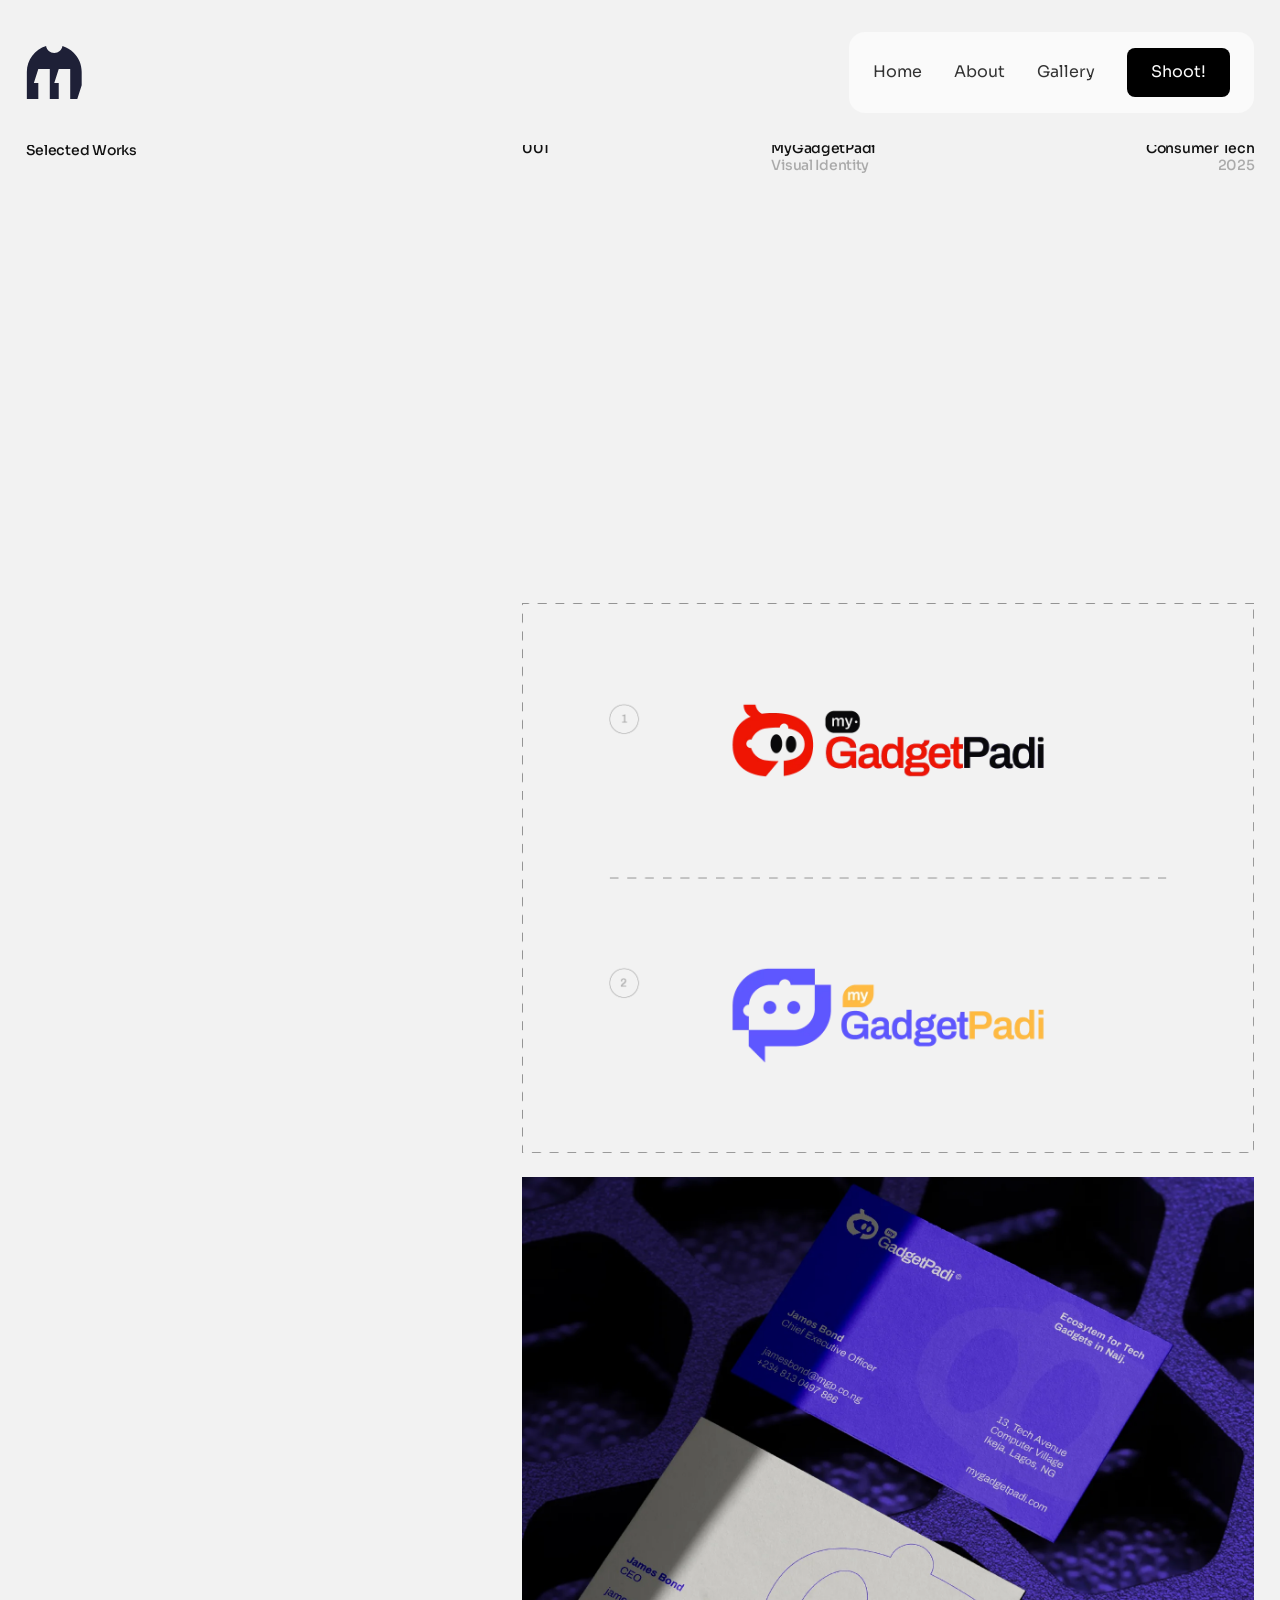
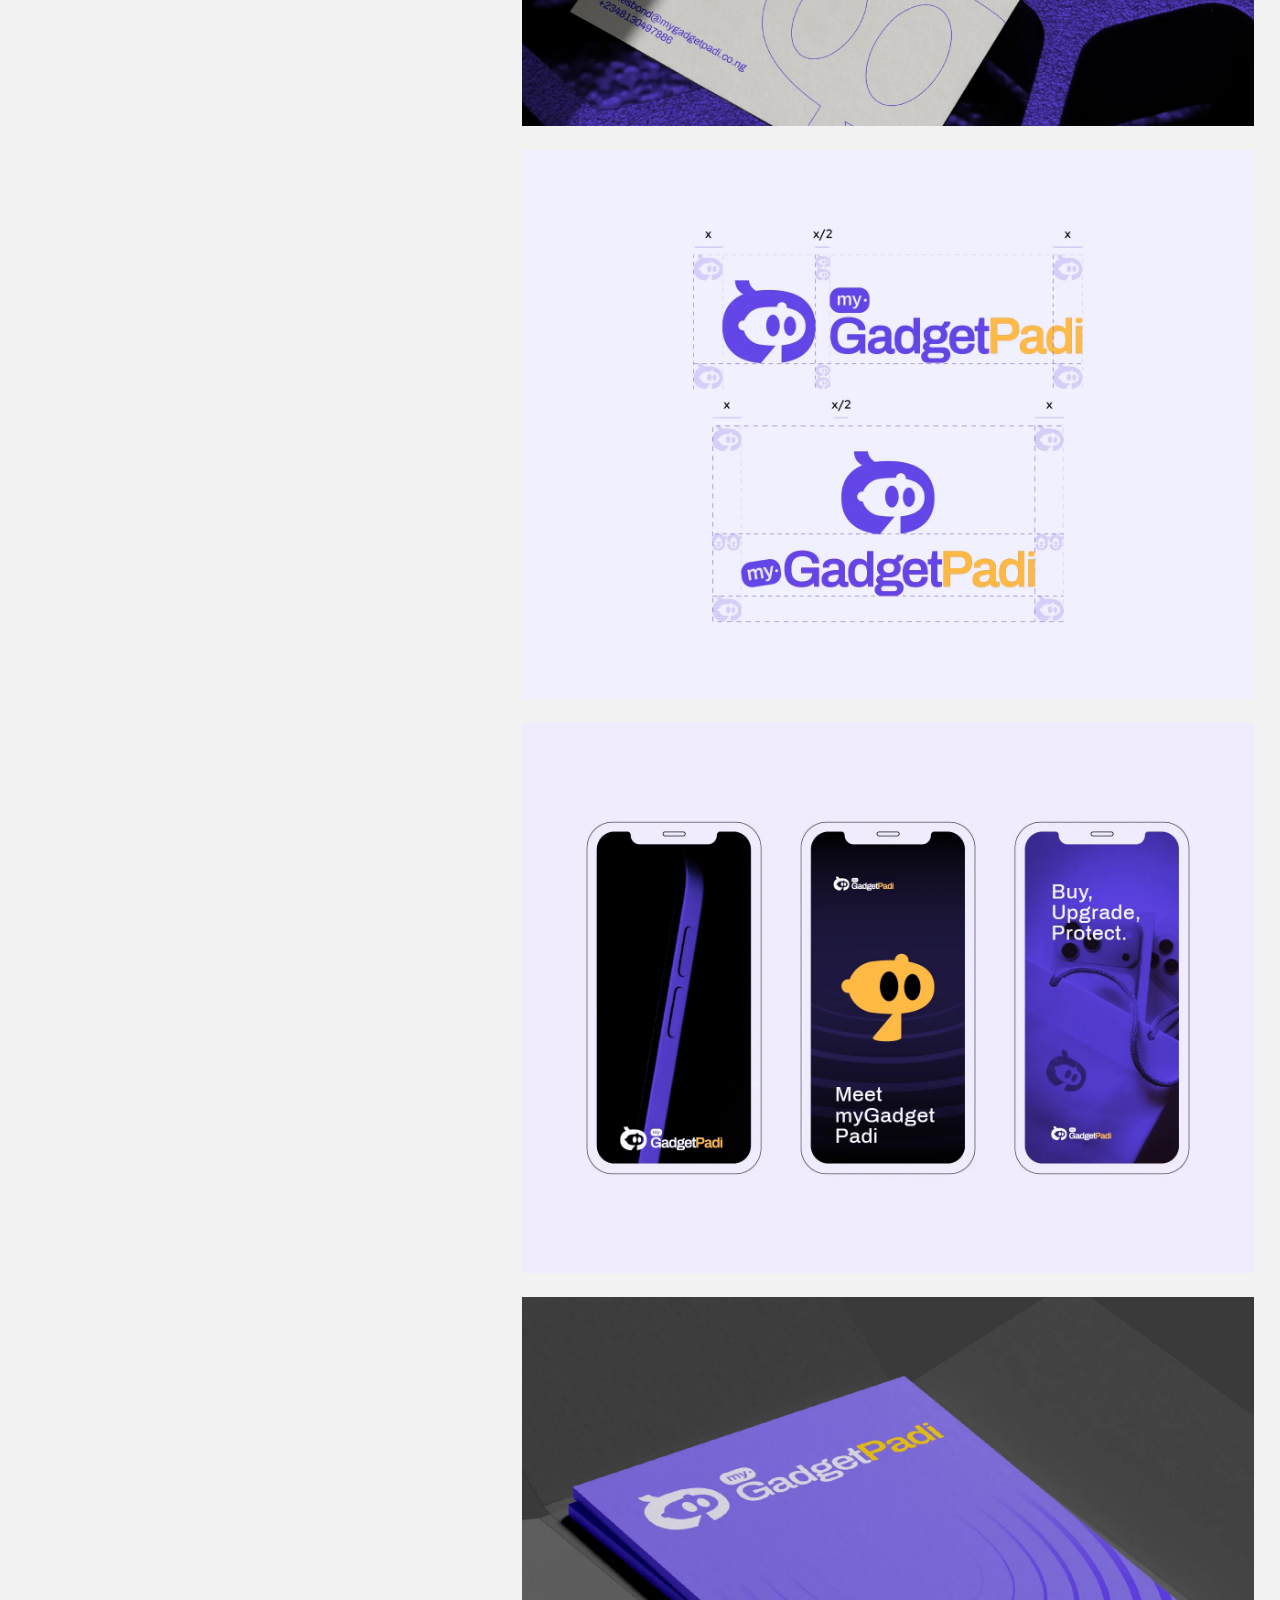
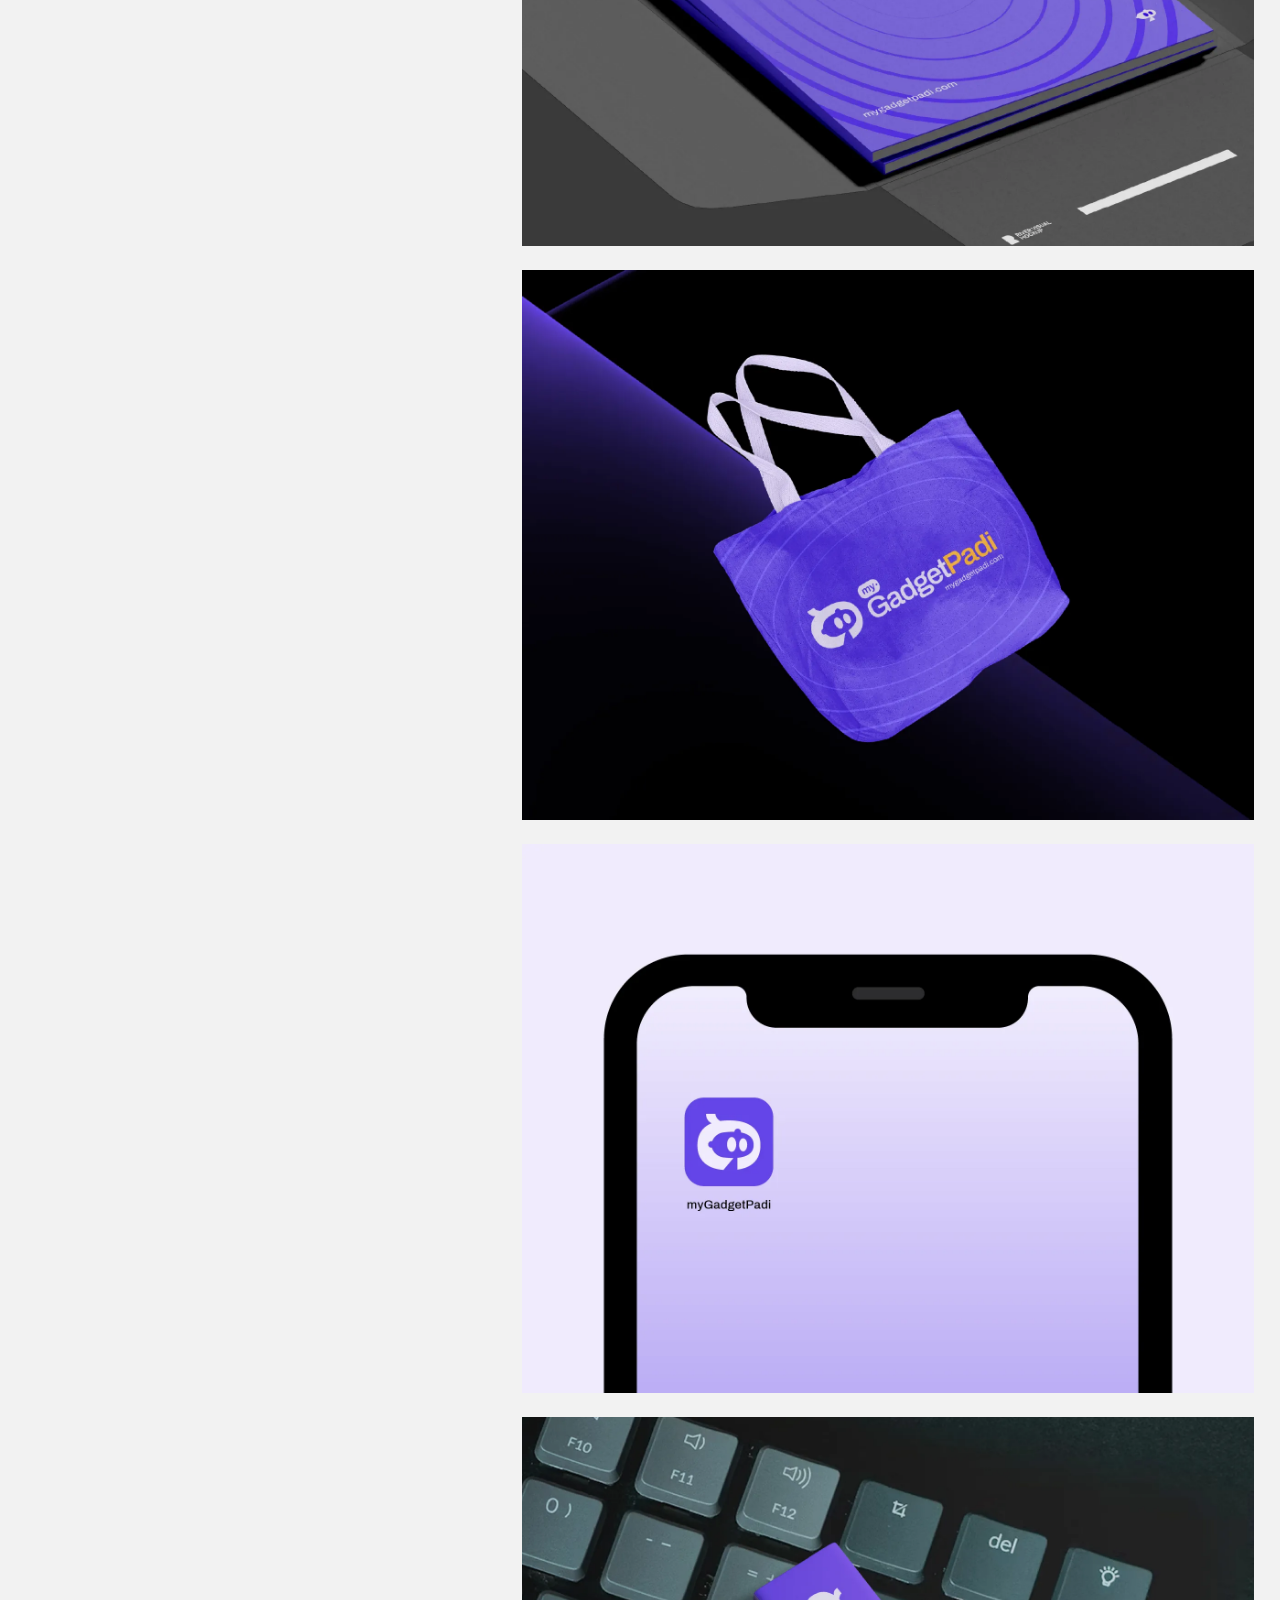
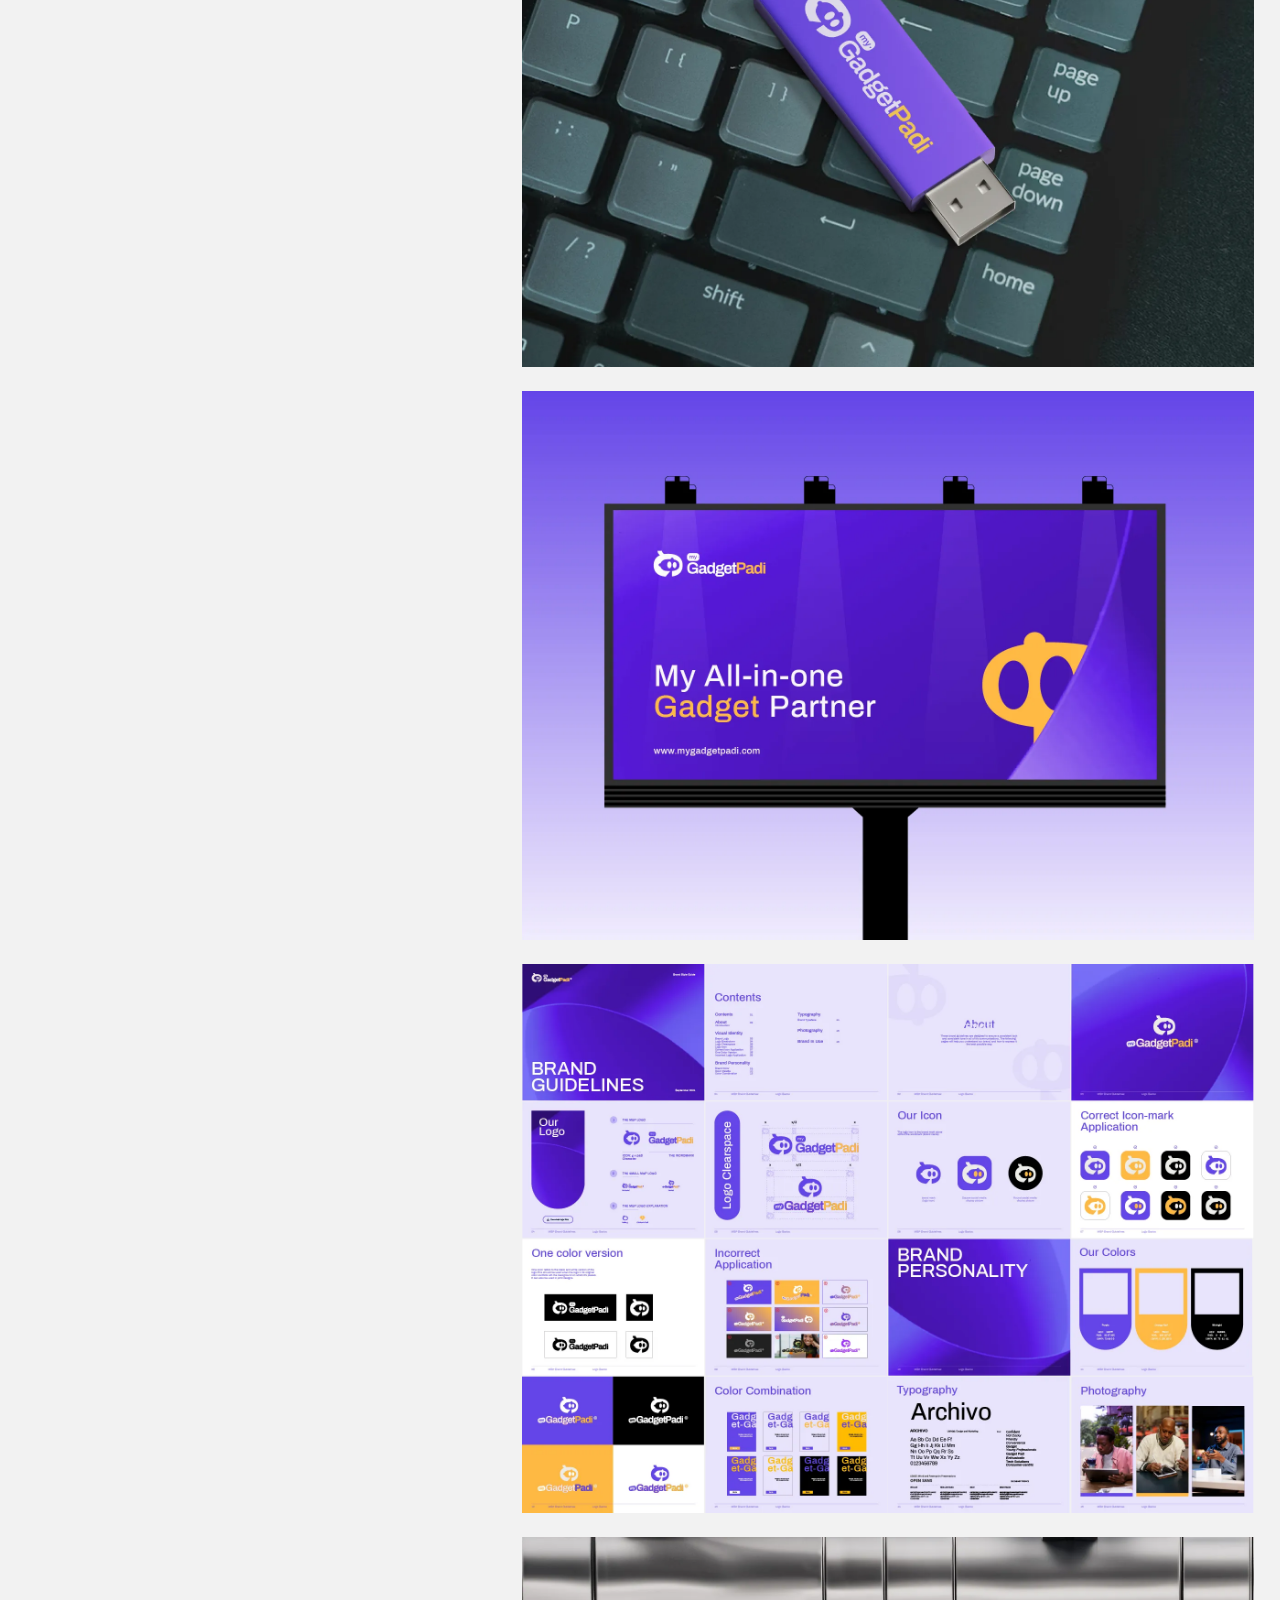
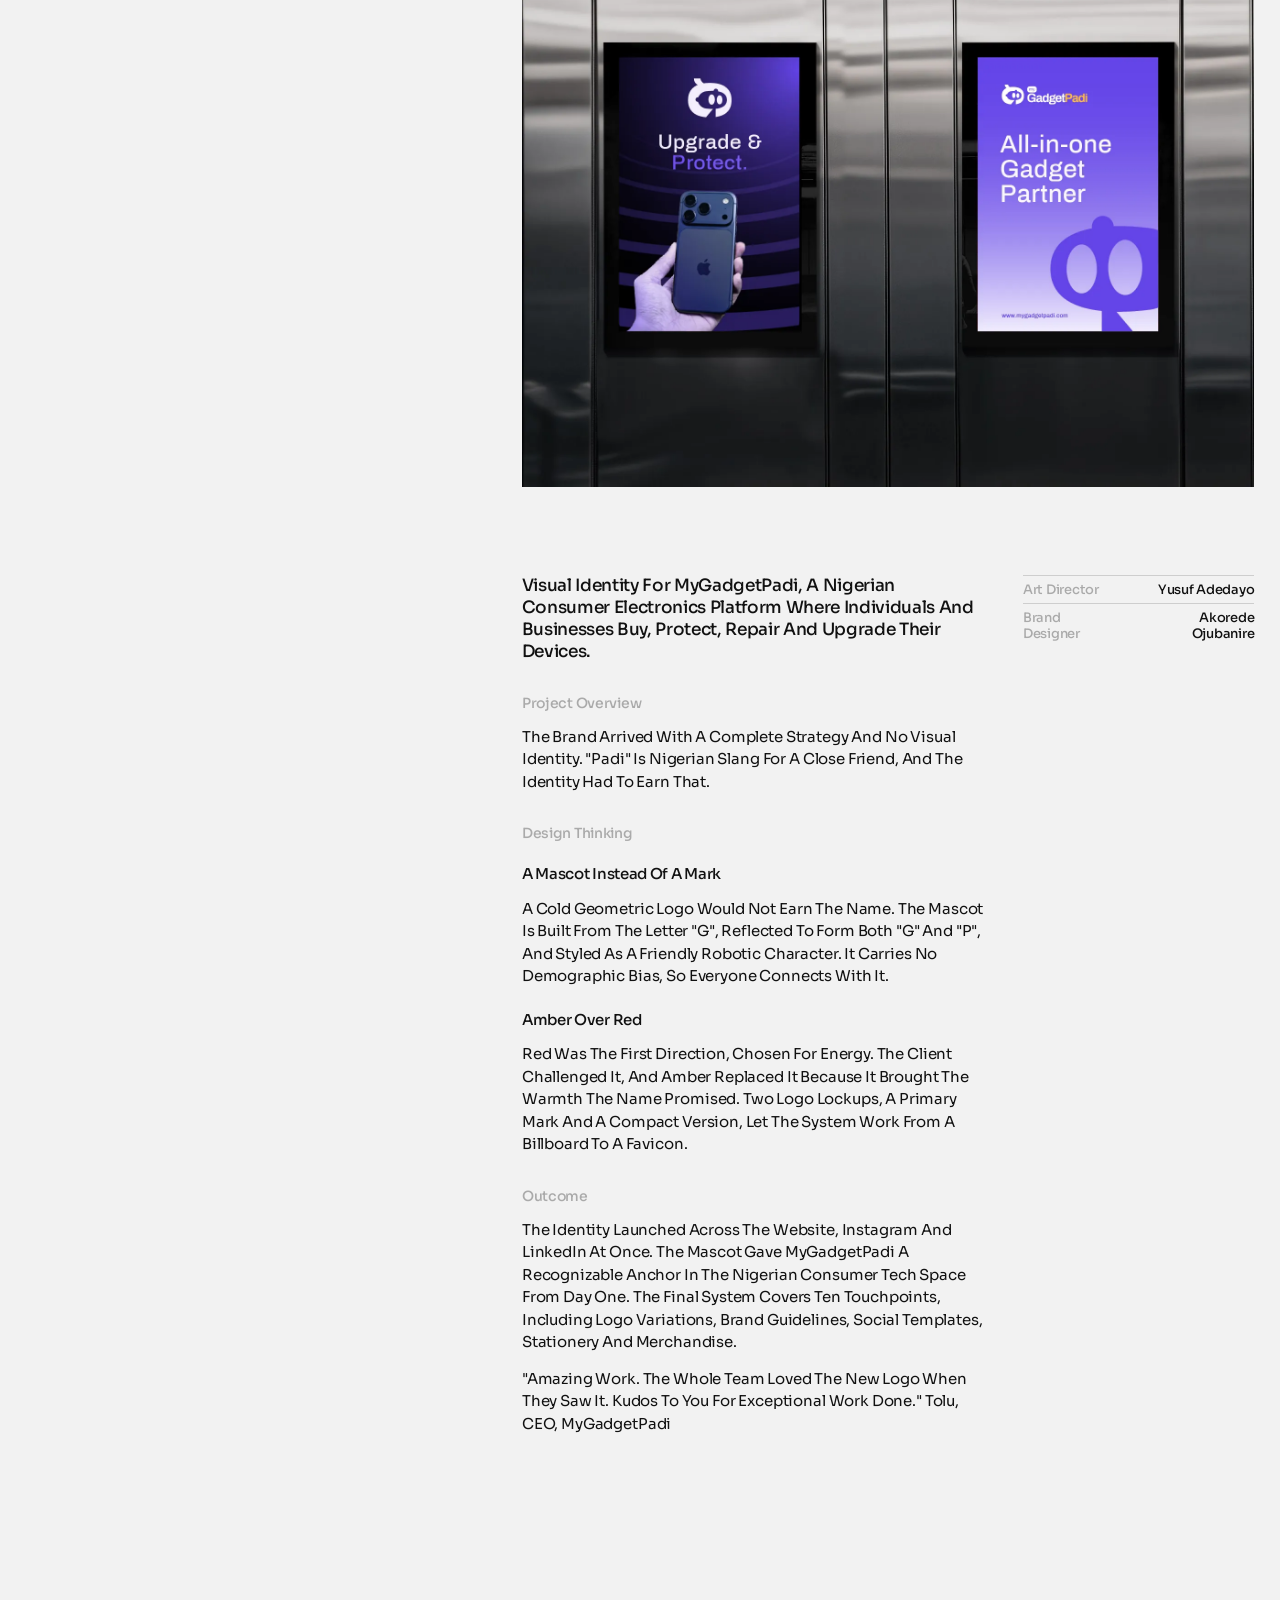
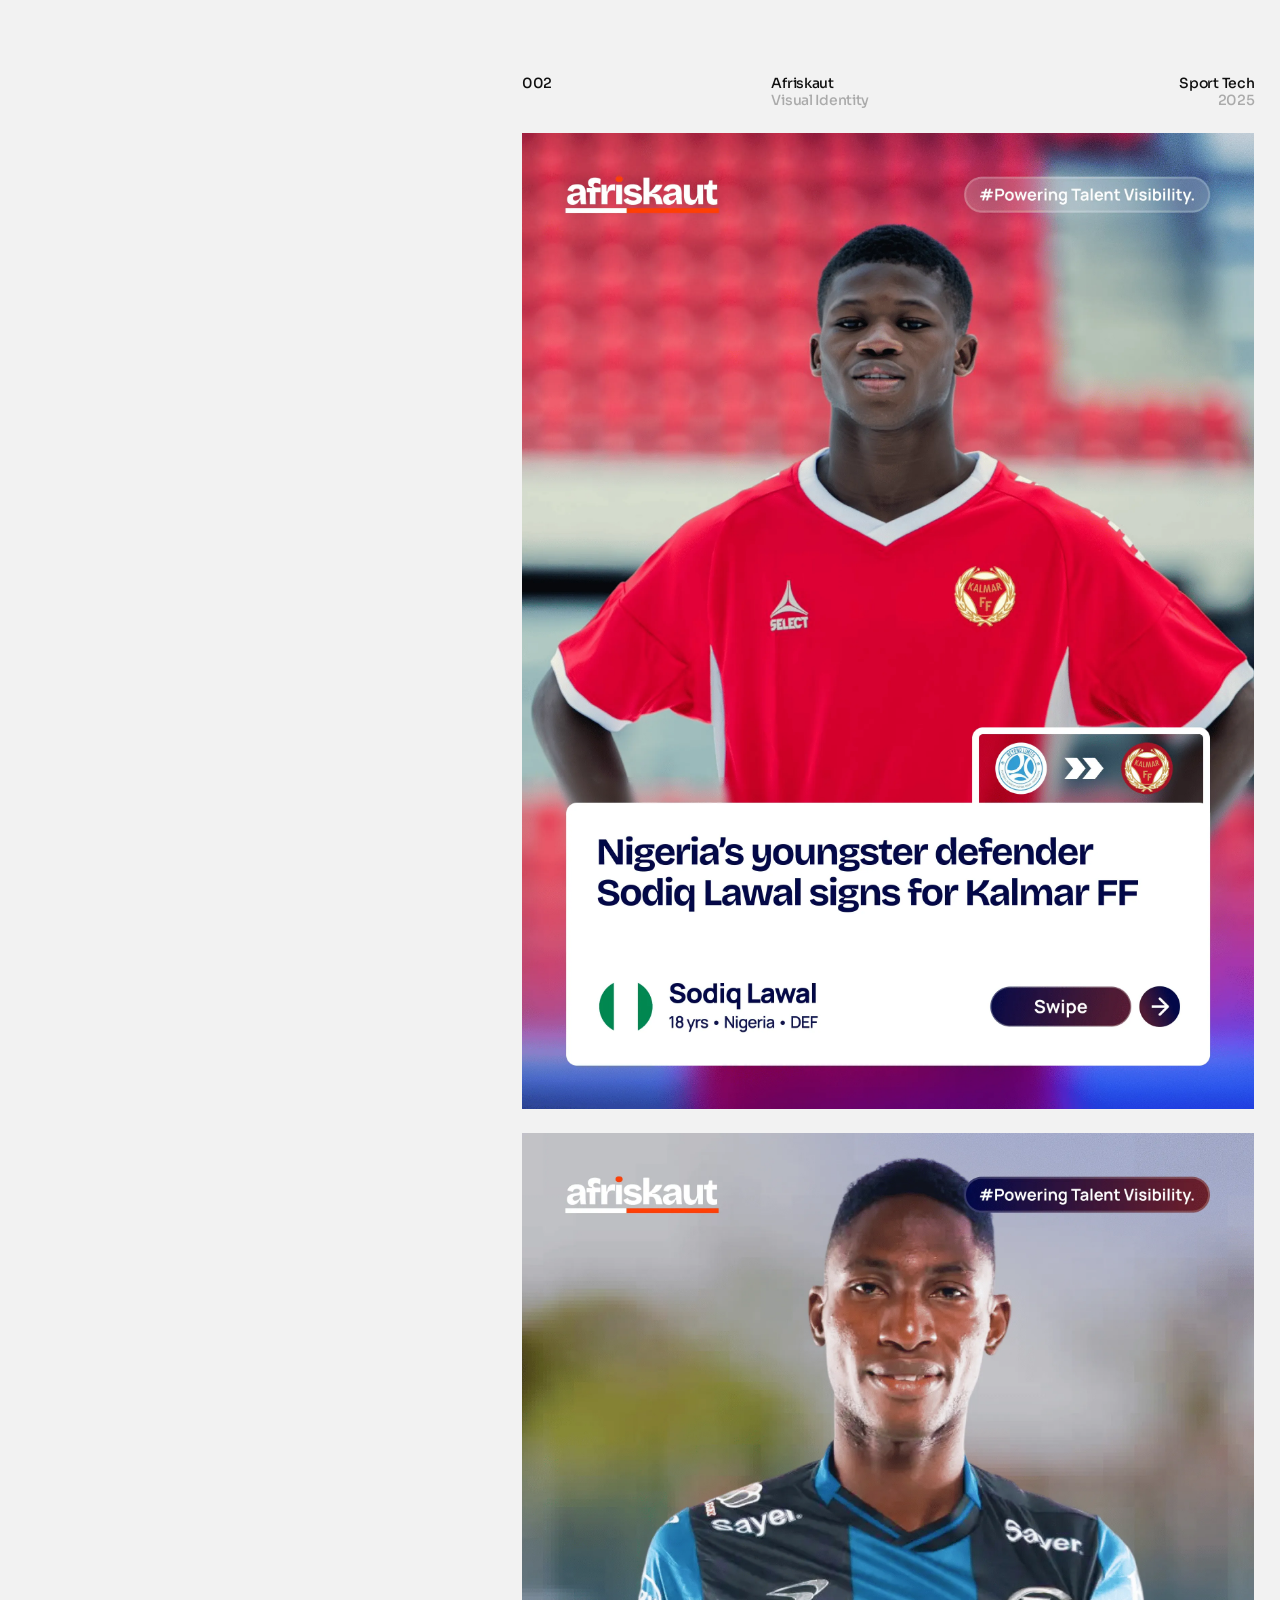
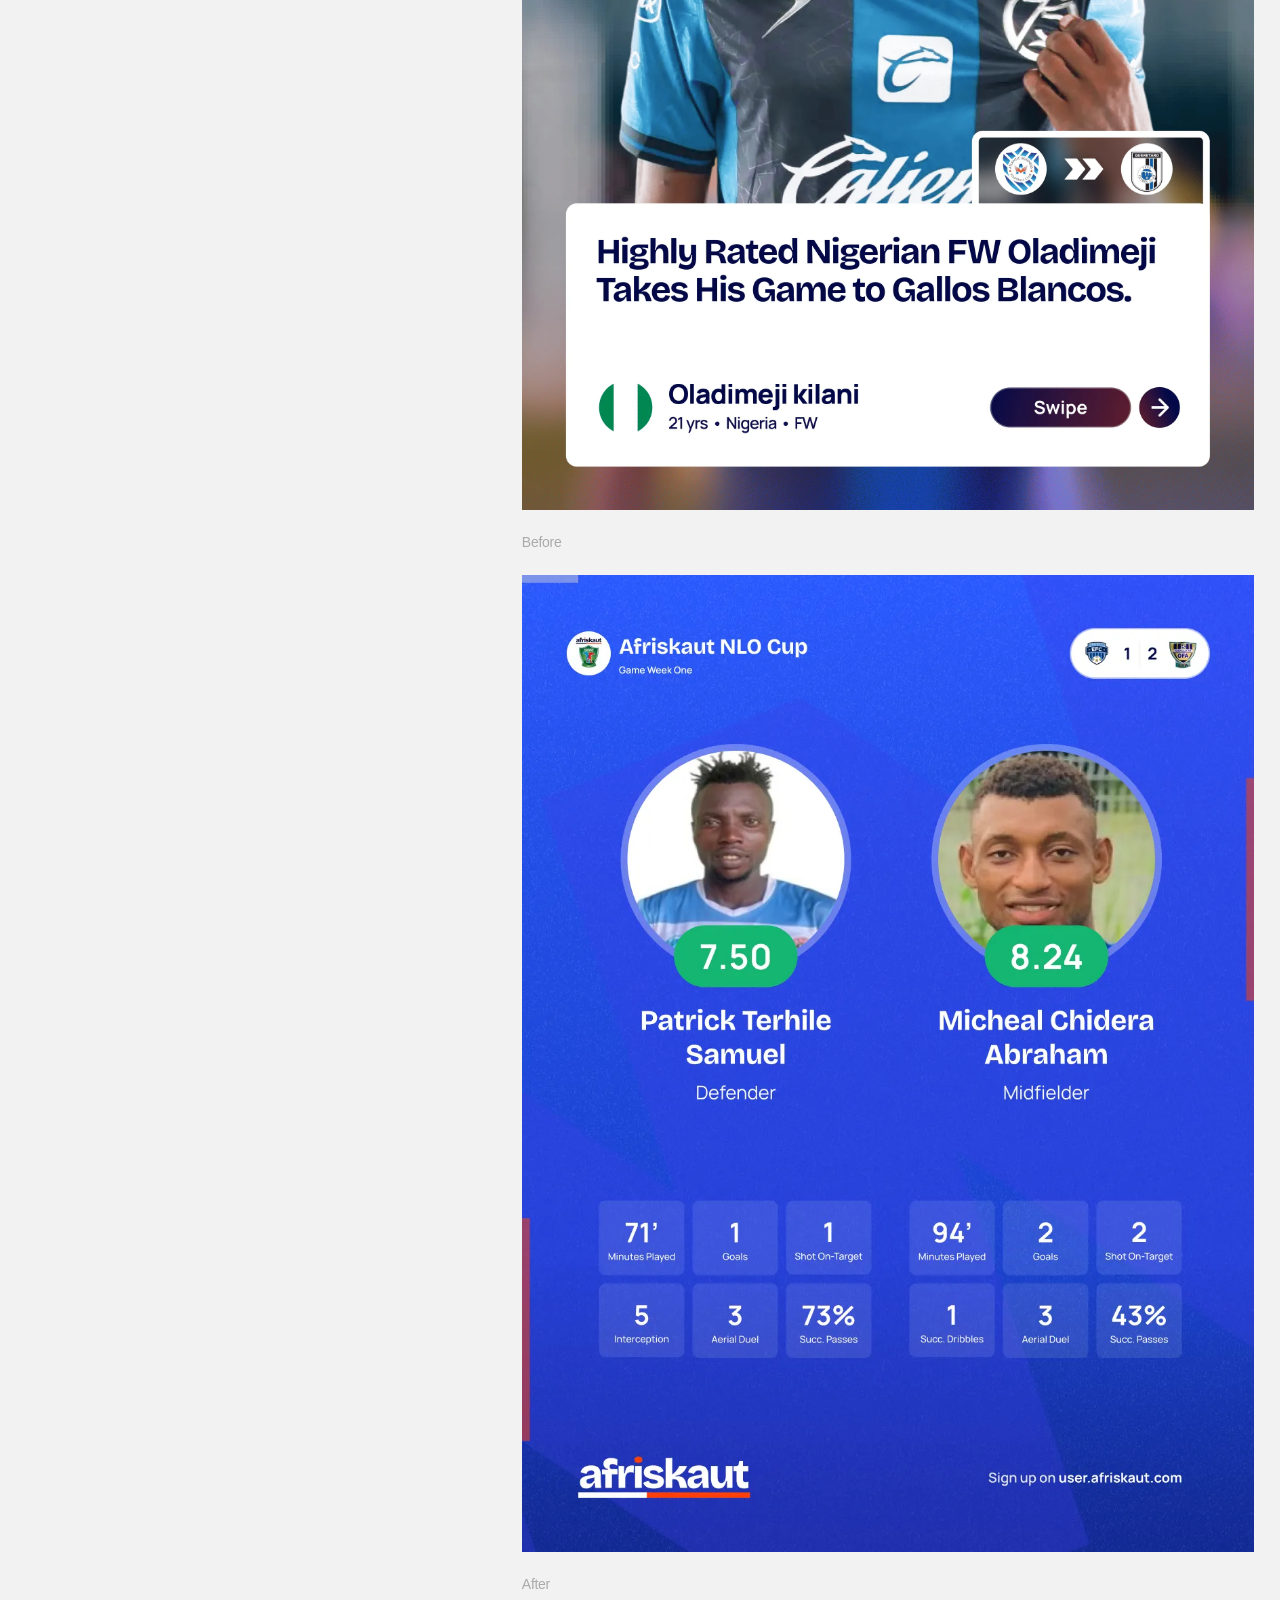
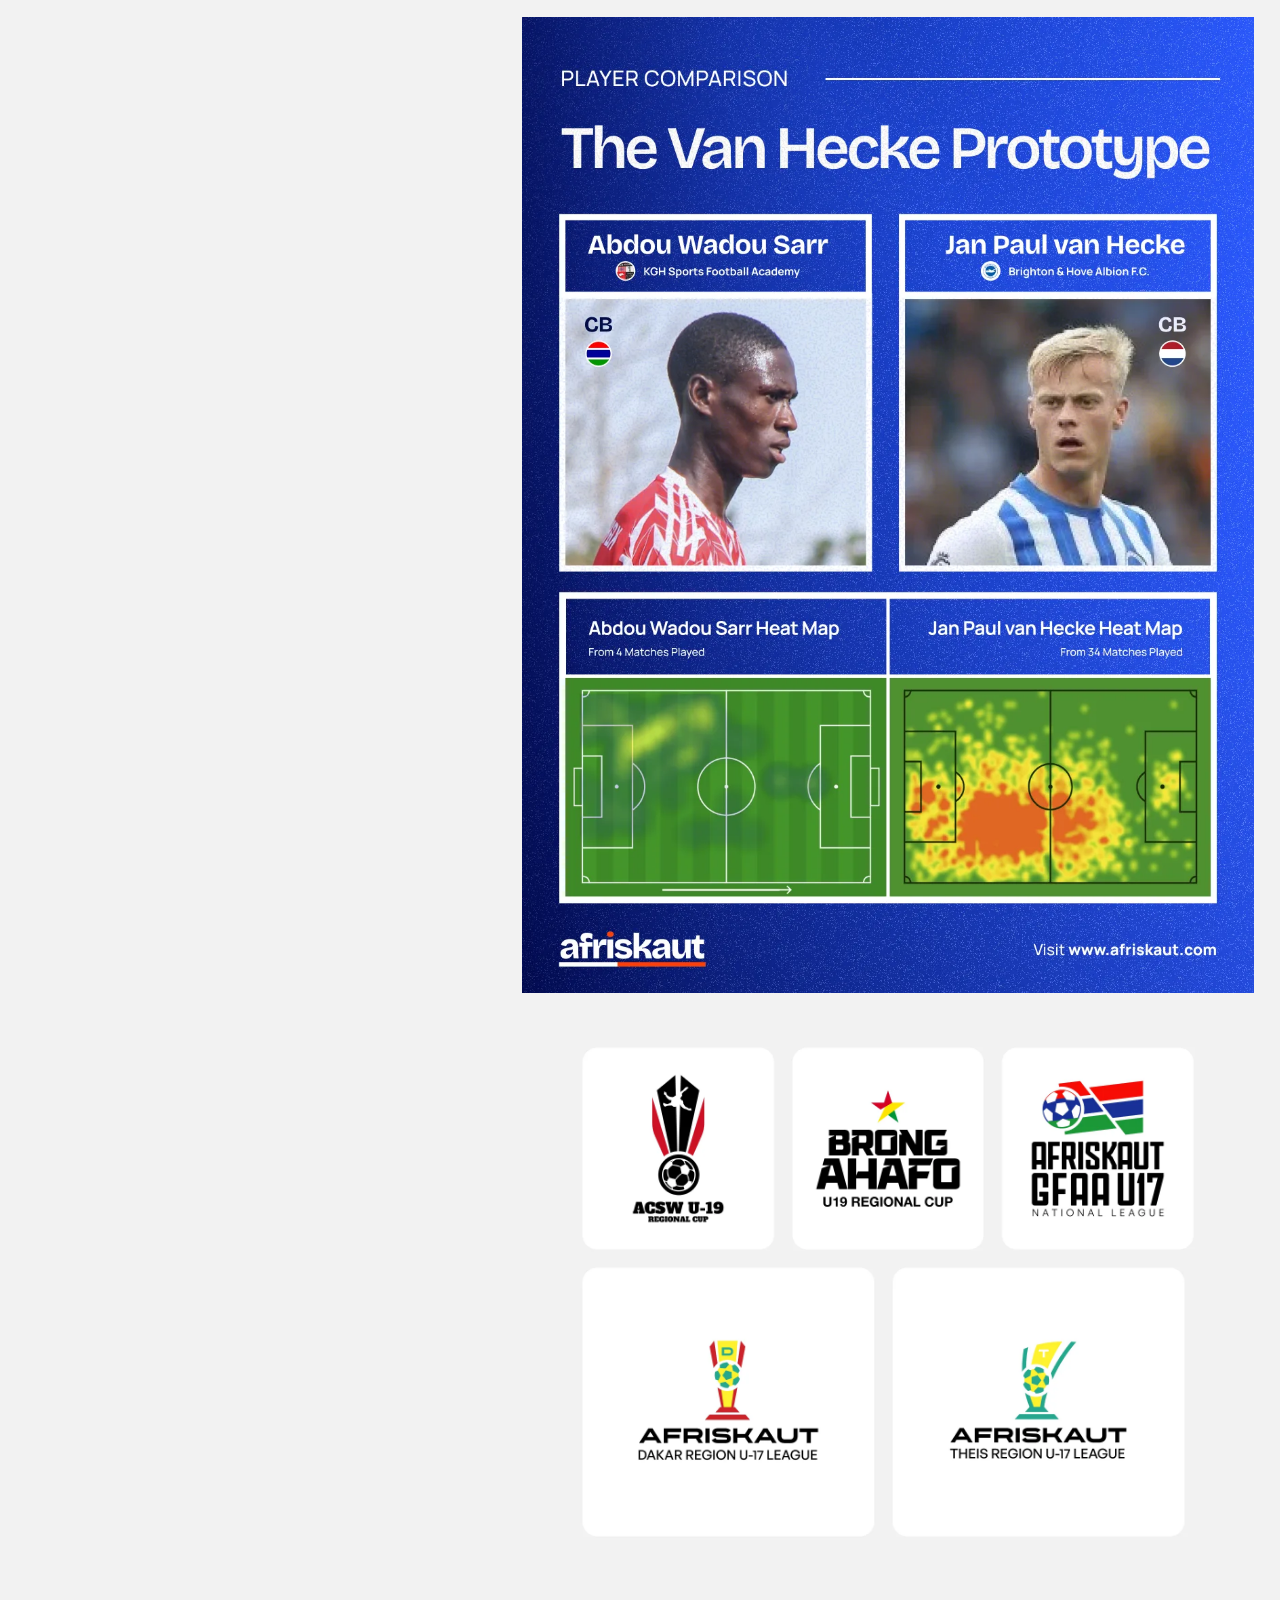
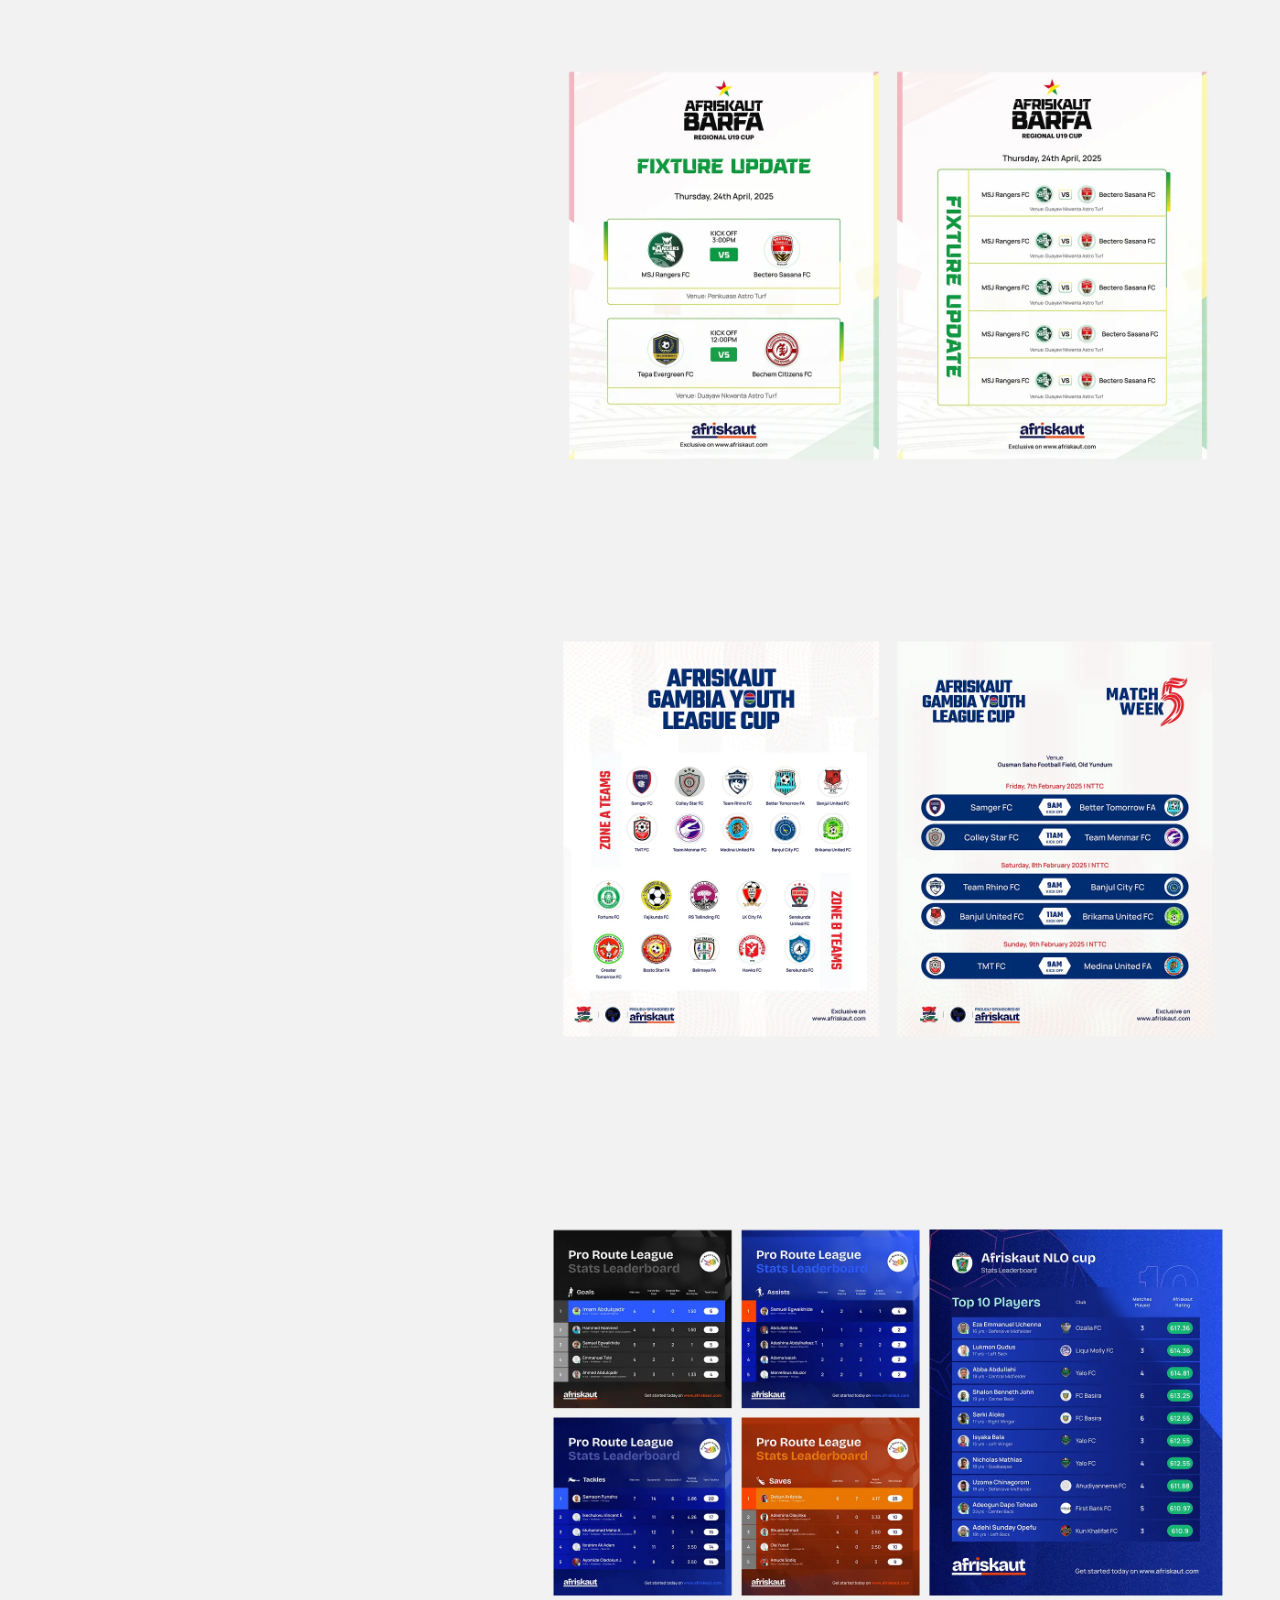
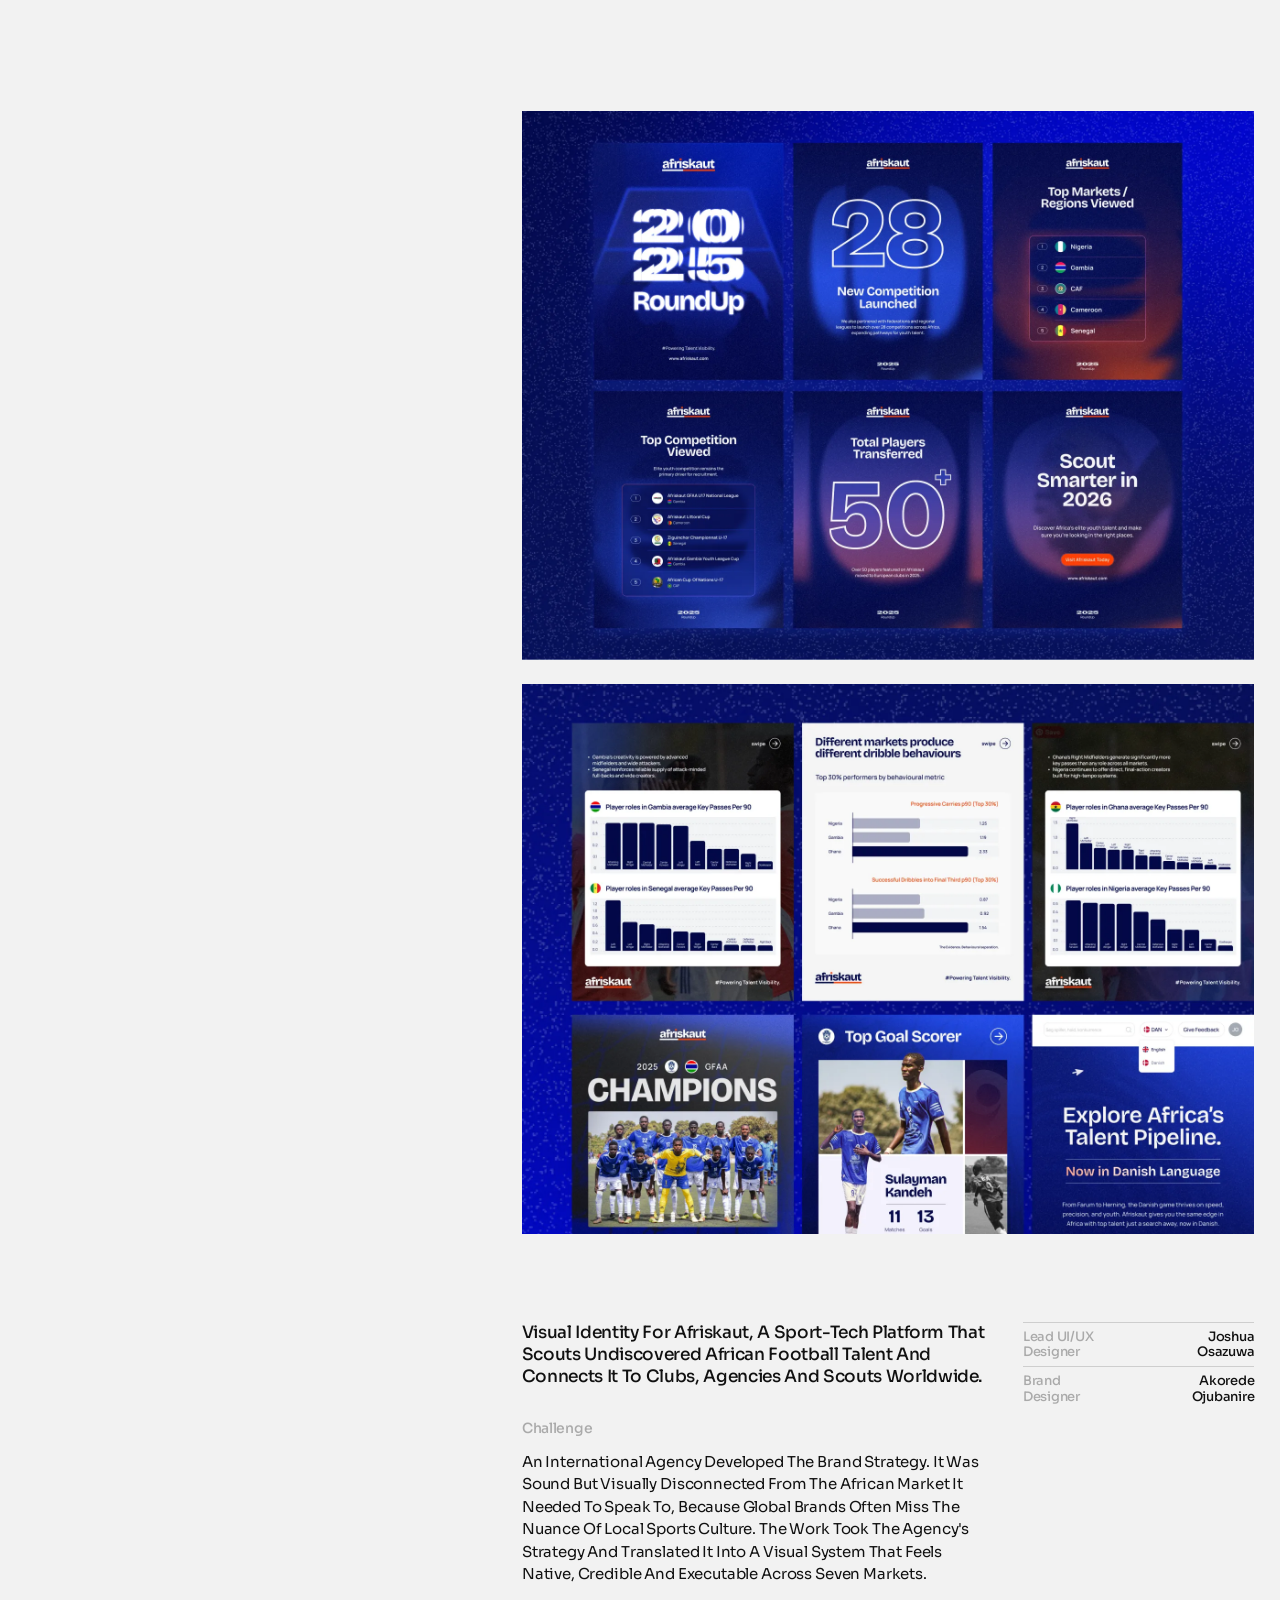
==== selected-works.html @ 7aadf1ea "Add static portfolio website" ====
<!DOCTYPE html>
<html lang="en">
<head>
<meta charset="utf-8">
<title>Selected Work — Akorede Ojubanire</title>
<meta name="description" content="Brand designer based in Nigeria, building visual identity systems for fintech, sport-tech, and consumer brands. Available for international work.">
<meta name="viewport" content="width=device-width, initial-scale=1">
<meta property="og:title" content="Selected Work — Akorede Ojubanire">
<meta property="og:description" content="Brand designer based in Nigeria, building visual identity systems for fintech, sport-tech, and consumer brands. Available for international work.">
<meta property="og:type" content="website">
<link rel="preconnect" href="https://fonts.googleapis.com">
<link rel="preconnect" href="https://fonts.gstatic.com" crossorigin>
<link href="https://fonts.googleapis.com/css2?family=Sora:wght@100..800&display=swap" rel="stylesheet">
<link href="css/styles.css" rel="stylesheet" type="text/css">
<link href="css/overrides.css" rel="stylesheet" type="text/css">
</head>
<body class="body">
<div class="div-block-20"><nav class="w-layout-hflex nav-bar navbarstyle" id="navbar"><div class="w-layout-hflex flex-block-36"><a class="w-inline-block" aria-label="Home" href="index.html"><img class="image-46" src="assets/Vector.svg" alt=""></a><div class="w-layout-hflex flex-block-6"><a class="about" href="index.html">Home</a><a class="projects" href="index.html#about">About</a><a class="projects" href="index.html#gallery">Gallery</a><div class="frame-133"><a class="contacts" href="mailto:ojubanireakorede@gmail.com">Shoot!</a></div><details class="wx-menu"><summary class="wx-menu-btn"><div class="wx-menu-bar"></div><div class="wx-menu-bar"></div></summary><div class="wx-menu-panel"><a class="wx-menu-link w-inline-block" href="index.html"><div class="wx-menu-num">(01)</div><div class="wx-menu-text">Home</div></a><a class="wx-menu-link w-inline-block" href="index.html#about"><div class="wx-menu-num">(02)</div><div class="wx-menu-text">About</div></a><a class="wx-menu-link w-inline-block" href="index.html#gallery"><div class="wx-menu-num">(03)</div><div class="wx-menu-text">Gallery</div></a><div class="wx-menu-foot"><div class="wx-menu-socials"><a class="wx-menu-small" rel="noopener" href="https://www.behance.net/ojubanireakorede">Behance</a><a class="wx-menu-small" rel="noopener" href="https://dribbble.com/Nineilleven">Dribbble</a><a class="wx-menu-small" rel="noopener" href="https://www.linkedin.com/in/akorede-ojubanire-077746b2/">LinkedIn</a><a class="wx-menu-small" rel="noopener" href="https://www.instagram.com/koreyy_oj">Instagram</a></div><a class="wx-menu-cta" href="mailto:ojubanireakorede@gmail.com">Shoot!</a></div></div></details></div></div></nav>
<div class="cs-page"><div class="cs-page-left"><span class="cs-page-label">Selected Works</span></div><div class="cs-page-right"><section class="cs-wrap" id="casestudy"><div class="w-layout-vflex cs-list"><section class="cs" id="padi"><div class="cs-head"><span class="cs-num">001</span><div class="cs-title"><span class="cs-name">MyGadgetPadi</span><span class="cs-sub">Visual Identity</span></div><div class="cs-meta"><span class="cs-name">Consumer Tech</span><span class="cs-sub">2025</span></div></div><div class="cs-media"><div class="cs-video w-background-video w-background-video-atom"><video autoplay loop muted playsinline preload="metadata" data-object-fit="cover"><source src="assets/MGP.mp4" type="video/mp4"></video></div><img class="cs-img" src="assets/Untitled-1-02.webp" alt="" loading="lazy" decoding="async"><img class="cs-img" src="assets/Project-1-02.webp" alt="MyGadgetPadi business cards in purple and off-white showing the logo and oversized icon-mark, on a dark purple textured surface" loading="lazy" decoding="async"><img class="cs-img" src="assets/Untitled-1-02-a6b5c8.webp" alt="MyGadgetPadi logo lockups, horizontal and stacked, with clearspace construction guides" loading="lazy" decoding="async"><img class="cs-img" src="assets/Project-1.webp" alt="Three phone screens showing MyGadgetPadi brand social visuals: &#x27;Meet myGadgetPadi&#x27; and &#x27;Buy, Upgrade, Protect.&#x27;" loading="lazy" decoding="async"><img class="cs-img" src="assets/Project-1-04.webp" alt="MyGadgetPadi branded purple brochure folder with concentric arc pattern on a dark folder" loading="lazy" decoding="async"><img class="cs-img" src="assets/Project-1-03.webp" alt="Purple MyGadgetPadi tote bag with white and orange logo against a dark purple background" loading="lazy" decoding="async"><img class="cs-img" src="assets/Project-1-11.webp" alt="MyGadgetPadi app icon displayed on a phone home screen" loading="lazy" decoding="async"><img class="cs-img" src="assets/Project-1-09.webp" alt="Purple MyGadgetPadi USB flash drive resting on a dark keyboard" loading="lazy" decoding="async"><img class="cs-img" src="assets/Project-1-07.webp" alt="MyGadgetPadi billboard mockup reading &#x27;My All-in-one Gadget Partner&#x27;" loading="lazy" decoding="async"><img class="cs-img" src="assets/BG-1.webp" alt="MyGadgetPadi brand guidelines document pages: logo, icon, colours, typography and photography" loading="lazy" decoding="async"><img class="cs-img" src="assets/Project-1-08.webp" alt="Two MyGadgetPadi elevator screen ads: &#x27;Upgrade &amp; Protect.&#x27; and &#x27;All-in-one Gadget Partner&#x27;" loading="lazy" decoding="async"></div><div class="cs-write"><div class="cs-main"><p class="cs-lead">Visual identity for MyGadgetPadi, a Nigerian consumer electronics platform where individuals and businesses buy, protect, repair and upgrade their devices.</p><p class="cs-flabel">Project overview</p><p class="cs-p">The brand arrived with a complete strategy and no visual identity. "Padi" is Nigerian slang for a close friend, and the identity had to earn that.</p><p class="cs-flabel">Design thinking</p><p class="cs-fh">A mascot instead of a mark</p><p class="cs-p">A cold geometric logo would not earn the name. The mascot is built from the letter "g", reflected to form both "g" and "p", and styled as a friendly robotic character. It carries no demographic bias, so everyone connects with it.</p><p class="cs-fh">Amber over red</p><p class="cs-p">Red was the first direction, chosen for energy. The client challenged it, and amber replaced it because it brought the warmth the name promised. Two logo lockups, a primary mark and a compact version, let the system work from a billboard to a favicon.</p><p class="cs-flabel">Outcome</p><p class="cs-p">The identity launched across the website, Instagram and LinkedIn at once. The mascot gave MyGadgetPadi a recognizable anchor in the Nigerian consumer tech space from day one. The final system covers ten touchpoints, including logo variations, brand guidelines, social templates, stationery and merchandise.</p><p class="cs-p">"Amazing work. The whole team loved the new logo when they saw it. Kudos to you for exceptional work done." Tolu, CEO, MyGadgetPadi</p></div><div class="cs-side"><div class="cs-fact"><div class="cs-fact-k">Art Director</div><div class="cs-fact-v">Yusuf Adedayo</div></div><div class="cs-fact"><div class="cs-fact-k">Brand Designer</div><div class="cs-fact-v">Akorede Ojubanire</div></div></div></div></section><section class="cs" id="afriskaut"><div class="cs-head"><span class="cs-num">002</span><div class="cs-title"><span class="cs-name">Afriskaut</span><span class="cs-sub">Visual Identity</span></div><div class="cs-meta"><span class="cs-name">Sport Tech</span><span class="cs-sub">2025</span></div></div><div class="cs-media"><img class="cs-img" src="assets/Player-Transfer-Sodiq-Lawal.webp" alt="Afriskaut transfer announcement graphic: Nigerian defender Sodiq Lawal signs for Kalmar FF" loading="lazy" decoding="async"><img class="cs-img" src="assets/Player-Transfer-oladimeji-kilani.webp" alt="Afriskaut transfer announcement graphic: Nigerian forward Oladimeji Kilani moves to Gallos Blancos" loading="lazy" decoding="async"><div class="cs-label">Before</div><img class="cs-img" src="assets/Afriskaut-NLO-Cup-H2H---Emalex-FC-vs-Ozalla-FC.webp" alt="Afriskaut NLO Cup match-stat graphic comparing two players&#x27; ratings, minutes, goals, passes and duels" loading="lazy" decoding="async"><div class="cs-label">After</div><img class="cs-img" src="assets/Abdou-Wadou-Sarr.webp" alt="Afriskaut player comparison &#x27;The Van Hecke Prototype&#x27; with portraits and heat maps of Abdou Wadou Sarr and Jan Paul van Hecke, blue version" loading="lazy" decoding="async"><img class="cs-img" src="assets/Frame-1000010504.webp" alt="" loading="lazy" decoding="async"><img class="cs-img" src="assets/Frame-1000010506.webp" alt="" loading="lazy" decoding="async"><img class="cs-img" src="assets/Frame-1000010505.webp" alt="" loading="lazy" decoding="async"><img class="cs-img" src="assets/Frame-1000010507.webp" alt="" loading="lazy" decoding="async"><img class="cs-img" src="assets/Frame-1000010506-5eec7a.webp" alt="" loading="lazy" decoding="async"><img class="cs-img" src="assets/Frame-1000010505-8f5696.webp" alt="" loading="lazy" decoding="async"></div><div class="cs-write"><div class="cs-main"><p class="cs-lead">Visual identity for Afriskaut, a sport-tech platform that scouts undiscovered African football talent and connects it to clubs, agencies and scouts worldwide.</p><p class="cs-flabel">Challenge</p><p class="cs-p">An international agency developed the brand strategy. It was sound but visually disconnected from the African market it needed to speak to, because global brands often miss the nuance of local sports culture. The work took the agency's strategy and translated it into a visual system that feels native, credible and executable across seven markets.</p><p class="cs-flabel">Design thinking</p><p class="cs-fh">Speed as a design constraint</p><p class="cs-p">Transfer windows and tournament calendars do not wait, so the system is built on repeatable templates for player reports, intelligence drops and competition branding.</p><p class="cs-fh">Competition branding across seven markets</p><p class="cs-p">Youth league competitions ran across all seven African regions, with competition logos, identity systems, offline branding, leaderboards and banners, often on compressed timelines set by the sport calendar.</p><p class="cs-flabel">Strategic thinking</p><p class="cs-fh">From design to strategy</p><p class="cs-p">Twelve months in, the design work had shown where the brand's communication fell short, and a four-pillar content model became the spine of Afriskaut content. The Afriskaut 3.0 repositioning aligned with the CEO's vision for the next phase of the platform, and the role grew into ownership of external strategy: ad scripts, video direction, LinkedIn content aimed at decision-makers, and email campaigns.</p><p class="cs-flabel">Outcome</p><p class="cs-p">Over two years the work moved from visual execution to strategic ownership, and the visual system gave Afriskaut a coherent, authoritative presence across seven markets.</p><p class="cs-p">Instagram followers grew from over 1,800 to nearly 3,000 in six months, and many of the new followers were Afriskaut's ideal customers. One carousel on why African players cannot legally move to Europe before 18 reached 51,220 views, 92% of them from non-followers, and led to several booked meetings with football agent teams. Email open rates also improved after the Afriskaut 3.0 launch.</p></div><div class="cs-side"><div class="cs-fact"><div class="cs-fact-k">Lead UI/UX Designer</div><div class="cs-fact-v">Joshua Osazuwa</div></div><div class="cs-fact"><div class="cs-fact-k">Brand Designer</div><div class="cs-fact-v">Akorede Ojubanire</div></div></div></div></section><section class="cs" id="lovely"><div class="cs-head"><span class="cs-num">003</span><div class="cs-title"><span class="cs-name">SooLovely Honey</span><span class="cs-sub">Visual Identity</span></div><div class="cs-meta"><span class="cs-name">FMCG / Foods</span><span class="cs-sub">2025</span></div></div><div class="cs-media"><img class="cs-img" src="assets/SooLovely-Honey.webp" alt="SooLovely Honey drippy cream logotype over a close-up of golden honey on a dipper" loading="lazy" decoding="async"><img class="cs-img" src="assets/SooLovely-Honey-08.webp" alt="SooLovely Honey sticker set: logotype, flower mark, Soo monogram and honey dipper on a red honeycomb background" loading="lazy" decoding="async"><img class="cs-img" src="assets/sketch.webp" alt="" loading="lazy" decoding="async"><div class="cs-video w-background-video w-background-video-atom"><video autoplay loop muted playsinline preload="metadata" data-object-fit="cover"><source src="assets/Soolovely-Logo-MGFX.mp4" type="video/mp4"></video></div><img class="cs-img" src="assets/Soolovely.webp" alt="" loading="lazy" decoding="async"><img class="cs-img" src="assets/bottle.webp" alt="" loading="lazy" decoding="async"><img class="cs-img" src="assets/SooLovely-Honey-Design.webp" alt="SooLovely Honey gift box with red and maroon pattern, thank-you cards and branded ribbon" loading="lazy" decoding="async"><img class="cs-img" src="assets/SooLovely-Honey-02.webp" alt="SooLovely Honey logo in four colourways: maroon, cream, red and yellow, with HEX codes" loading="lazy" decoding="async"></div><div class="cs-write"><div class="cs-main"><p class="cs-lead">Brand identity and packaging for SooLovely, a premium Nigerian honey brand.</p><p class="cs-flabel">Project overview</p><p class="cs-p">SooLovely started with no logo, no packaging and no brand identity. The brand needed to stand out on a competitive retail shelf and make health-conscious Nigerians reach for it without hesitation. Most honey brands default to predictable rustic visuals, which left room for something more distinctive.</p><p class="cs-flabel">Role</p><p class="cs-p">The logotype was hand-sketched, two complete visual directions were developed, and the full system was built across label, box, ribbon and every physical touchpoint. The client chose the hand-drawn direction and the brand launched with it.</p><p class="cs-flabel">Design thinking</p><p class="cs-fh">Hand-drawn, because it had to feel something</p><p class="cs-p">The logotype was sketched from scratch, refined and digitized, which gives it a warmth no font library can provide.</p><p class="cs-fh">Honey drops in the type</p><p class="cs-p">The drops are part of the letters themselves rather than decoration, so every glance at the logo shows honey and the product communicates itself.</p><p class="cs-fh">Warmth over rustic</p><p class="cs-p">Warm ambers and golds, the actual colour of premium honey, sit with clean modern layouts that read as natural and shelf-ready.</p><p class="cs-flabel">Outcome</p><p class="cs-p">The packaging communicates premium quality and natural warmth at a glance. The hand-drawn logotype became the brand's most distinctive asset on the shelf, and the scalable label system is built to adapt across future product variants.</p></div><div class="cs-side"><div class="cs-fact"><div class="cs-fact-k">Brand Designer</div><div class="cs-fact-v">Akorede Ojubanire</div></div></div></div></section><section class="cs" id="acrux"><div class="cs-head"><span class="cs-num">004</span><div class="cs-title"><span class="cs-name">Acrux Sirius</span><span class="cs-sub">Visual Identity</span></div><div class="cs-meta"><span class="cs-name">Technology</span><span class="cs-sub">2024</span></div></div><div class="cs-media"><img class="cs-img" src="assets/Untitled-1-01.webp" alt="Acrux Sirius brand cover with gradient wordmark, tagline and the star-topped icon on a dark purple background" loading="lazy" decoding="async"><img class="cs-img" src="assets/Acrux-Sirius-06.webp" alt="Acrux Sirius Technologies logo clearspace diagram on dark navy" loading="lazy" decoding="async"><img class="cs-img" src="assets/Untitled-1-06.webp" alt="Black t-shirt with small purple Acrux Sirius icon on the chest" loading="lazy" decoding="async"><img class="cs-img" src="assets/Untitled-1-07.webp" alt="Three Acrux Sirius icon stickers on a laptop lid" loading="lazy" decoding="async"><img class="cs-img" src="assets/Acrux-Sirius-14.webp" alt="" loading="lazy" decoding="async"><img class="cs-img" src="assets/Acrux-Sirius-11.webp" alt="Acrux Sirius brand colour palette: purple, dark purple, light purple and mint with HEX, RGB and CMYK values" loading="lazy" decoding="async"><img class="cs-img" src="assets/Acrux-Sirius-09.webp" alt="Acrux Sirius icon colour usage grid showing eight approved colourways of the app icon" loading="lazy" decoding="async"><img class="cs-img" src="assets/Acrux-Sirius-13.webp" alt="" loading="lazy" decoding="async"><img class="cs-img" src="assets/Acrux-Sirius-17.webp" alt="" loading="lazy" decoding="async"><img class="cs-img" src="assets/Untitled-1.webp" alt="" loading="lazy" decoding="async"><img class="cs-img" src="assets/Untitled-1-10.webp" alt="Purple Acrux Sirius business card with white logo, resting against a stack of cards" loading="lazy" decoding="async"><img class="cs-img" src="assets/Untitled-1-08.webp" alt="Dark Acrux Sirius business card with curved line pattern in low light" loading="lazy" decoding="async"><img class="cs-img" src="assets/Untitled-2-03.webp" alt="" loading="lazy" decoding="async"><img class="cs-img" src="assets/Untitled-1-09.webp" alt="Navy baseball cap embroidered with the purple Acrux Sirius icon" loading="lazy" decoding="async"><img class="cs-img" src="assets/Untitled-2-02.webp" alt="" loading="lazy" decoding="async"></div><div class="cs-write"><div class="cs-main"><p class="cs-lead">Brand identity for Acrux-Sirius, a digital solutions company.</p><p class="cs-flabel">Project overview</p><p class="cs-p">Acrux-Sirius had no logo, no colour and no brand language. It needed a brand that could compete with established tech companies from day one: innovative enough to signal the future, accessible enough not to alienate. One direction was developed and presented with full strategic rationale, and the client accepted it without a single revision.</p><p class="cs-flabel">Design thinking</p><p class="cs-fh">The mark, a moving letter</p><p class="cs-p">The logo is built from the letter A, shaped with upward conviction like a rocket launching. A star tracks through the lines of the A and shoots out at the apex, crowning innovative efforts. Acrux is the brightest navigational star in the Southern Cross, and the mark earns that name.</p><p class="cs-fh">Electric purple over tech blue</p><p class="cs-p">The category defaults to blue. Electric purple signals imagination, forward thinking and creative disruption, which suits a brand built on AI and accessible digital solutions, and it separates Acrux-Sirius from competitors immediately.</p><p class="cs-flabel">Outcome</p><p class="cs-p">Presenting one direction instead of several kept confidence in the work high, and the client's trust reflected the clarity of the thinking. The electric purple identity gave Acrux-Sirius clear differentiation in a category dominated by blue, and the rocket-inspired mark communicates innovation and forward momentum at a glance.</p></div><div class="cs-side"><div class="cs-fact"><div class="cs-fact-k">Brand Designer</div><div class="cs-fact-v">Akorede Ojubanire</div></div></div></div></section><section class="cs" id="realms"><div class="cs-head"><span class="cs-num">005</span><div class="cs-title"><span class="cs-name">Realms Safety</span><span class="cs-sub">Visual Identity</span></div><div class="cs-meta"><span class="cs-name">Safety Retail</span><span class="cs-sub">2025</span></div></div><div class="cs-media"><div class="cs-video-realms w-background-video w-background-video-atom"><video autoplay loop muted playsinline preload="metadata" data-object-fit="cover"><source src="assets/REAMLS-MOTION.mp4" type="video/mp4"></video></div><img class="cs-img" src="assets/REALMS-Yellow-Presentation-02.webp" alt="Realms Safety wordmark with chevron stripe over a worker welding in sparks" loading="lazy" decoding="async"><img class="cs-img" src="assets/REALMS-Yellow-Presentation-11.webp" alt="Realms Safety poster reading When you&#x27;re protected, you move boldly, with a worker on a timber roof frame and the RS monogram" loading="lazy" decoding="async"><div class="cs-video-realms w-background-video w-background-video-atom"><video autoplay loop muted playsinline preload="metadata" data-object-fit="cover"><source src="assets/gemini_generated_video_73cc704f.mp4" type="video/mp4"></video></div><img class="cs-img" src="assets/REALMS-Yellow-Presentation-03.webp" alt="Realms Safety logo system: wordmark, sub-mark, chevron mark, S-plus mark, icon marks and monograms on black" loading="lazy" decoding="async"><img class="cs-img" src="assets/REALMS-Yellow-Presentation-04.webp" alt="Realms Safety wordmark in four colourways: black on yellow, yellow on black, white on black and black on white" loading="lazy" decoding="async"><img class="cs-img" src="assets/REALMS-Yellow-Presentation-08.webp" alt="Yellow Realms Safety business card with RS monogram, beside the front page with the sub-mark on black" loading="lazy" decoding="async"><img class="cs-img" src="assets/REALMS-Yellow-Presentation-12.webp" alt="Black and yellow Realms Safety tape rolls with chevron stripes, RS monogram and wordmark" loading="lazy" decoding="async"><img class="cs-img" src="assets/REALMS-Yellow-Presentation-14.webp" alt="Three cardboard boxes taped with Realms Safety chevron tape and labelled Delivered Safely" loading="lazy" decoding="async"><img class="cs-img" src="assets/REALMS-Yellow-Presentation-07.webp" alt="Realms Safety wordmark on a glass building facade with yellow chevron stripes on the ground" loading="lazy" decoding="async"><img class="cs-img" src="assets/REALMS-Yellow-Presentation-15.webp" alt="Realms Safety billboard reading Move boldly with Realms Safety now, above a construction site" loading="lazy" decoding="async"></div><div class="cs-write"><div class="cs-main"><p class="cs-lead">Brand identity for Realms Safety, a Nigerian marketplace for safety equipment.</p><p class="cs-flabel">Project overview</p><p class="cs-p">Realms Safety arrived with a name and nothing else. It was ready to compete with the top safety retail brands, and it needed an identity that could stand next to them from launch.</p><p class="cs-flabel">Design thinking</p><p class="cs-fh">A caution stripe as the signature</p><p class="cs-p">The wordmark carries a black and yellow chevron stripe, the pattern of caution tape. A buyer reads what the shop sells before reading a word, and the stripe repeats as a pattern across tape, packaging and signage.</p><p class="cs-fh">A line from the brand idea</p><p class="cs-p">"When you're protected, you move boldly" is the brand line and the idea behind the identity: safety is what lets people move with confidence.</p><p class="cs-flabel">Outcome</p><p class="cs-p">The identity launched with the full system in place, covering the wordmark and monogram, business cards, uniforms, app icon, hard hat, packaging tape and boxes, and billboards. Realms Safety entered the safety retail market with an identity built from its name up.</p></div><div class="cs-side"><div class="cs-fact"><div class="cs-fact-k">Visual Designer</div><div class="cs-fact-v">Akorede Ojubanire</div></div></div></div></section><section class="cs" id="bund"><div class="cs-head"><span class="cs-num">006</span><div class="cs-title"><span class="cs-name">Bund</span><span class="cs-sub">Event Design</span></div><div class="cs-meta"><span class="cs-name">Lifestyle &amp; Entertainment</span><span class="cs-sub">2026</span></div></div><div class="cs-media"><div class="cs-video-realms w-background-video w-background-video-atom"><video autoplay loop muted playsinline preload="metadata" data-object-fit="cover"><source src="assets/bund-logo-animation.mp4" type="video/mp4"></video></div><img class="cs-img" src="assets/Asset-212.webp" alt="Two black and white Bund posters of guests dancing and singing, with the white bund wordmark, on elevator doors" loading="lazy" decoding="async"><div class="cs-video-realms w-background-video w-background-video-atom"><video autoplay loop muted playsinline preload="metadata" data-object-fit="cover"><source src="assets/bund-headline.mp4" type="video/mp4"></video></div><img class="cs-img" src="assets/Asset-312.webp" alt="Poster for The Second Bund, dated 30.08.26, on a street kiosk at night in black and white" loading="lazy" decoding="async"></div><div class="cs-write"><div class="cs-main"><p class="cs-lead">Event design for Bund, an ambient music and community experience built around calm and connection.</p><p class="cs-flabel">Project overview</p><p class="cs-p">Bund is a space where young and old connect through timeless music. The event was designed from a brand strategy that set out why Bund exists, who it serves and how it differs from the party events around it. It has since run for several editions and is now on its fourth.</p><p class="cs-flabel">Strategic foundation</p><p class="cs-fh">A purpose beyond the night</p><p class="cs-p">Bund exists to create calm, connected spaces in a world that moves too fast, and to build bonds rather than only audiences.</p><p class="cs-fh">A clear difference</p><p class="cs-p">Traditional parties are built around hype and volume. Bund centres comfort, carefully curated music, emotion and real human presence. The strategy puts it in one line: Bund is for feel seekers, not party seekers.</p><p class="cs-fh">Five values</p><p class="cs-p">Exclusivity, quality, emotion, connection and community.</p><p class="cs-flabel">Design</p><p class="cs-p">The identity centres on the white bund wordmark over black and white photography of the guests. </p><p class="cs-flabel">Outcome</p><p class="cs-p">Bund has run beyond its first edition and is now on its fourth.</p></div><div class="cs-side"><div class="cs-fact"><div class="cs-fact-k">Event Designer</div><div class="cs-fact-v">Akorede Ojubanire</div></div></div></div></section></div></section></div></div>
<footer class="aboutt" id="footer"><section class="footer"><div class="w-layout-blockcontainer aboutt"><div class="frame-149"><p class="lets-connect">Let&#x27;s Work<br>Together</p><div class="w-layout-hflex flex-block-3"><img src="assets/Polygon-1.svg" alt="" loading="lazy"><h5 class="heading-5">Available for work</h5></div><div class="wx-cta-wrap"><p class="wx-cta-line">Open to remote roles and strategy-led branding projects worldwide. Based in Lagos (GMT+1).</p><a class="wx-cta-btn" href="mailto:ojubanireakorede@gmail.com">Start a conversation &rarr;</a></div><div class="frame-121"><a href="mailto:ojubanireakorede@gmail.com"><img class="frame-29" src="assets/Vector-Stroke-.webp" alt="Email"></a><a href="https://dribbble.com/Nineilleven"><img class="image-49" src="assets/Vector.webp" alt="Dribbble"></a><a href="https://www.behance.net/ojubanireakorede"><img class="image-50" src="assets/Group-1.webp" alt="Behance"></a><a href="https://www.linkedin.com/in/akorede-ojubanire-077746b2/"><img class="image-51" src="assets/Group-2.webp" alt="LinkedIn"></a><a href="https://www.instagram.com/koreyy_oj"><img class="image-52" src="assets/Group.webp" alt="Instagram"></a></div></div></div></section></footer></div>
<script src="js/main.js" defer></script>
</body>
</html>
---- css/styles.css ----
/* Base rules (equivalent to the defaults Webflow adds to every site) */
html{font-family:sans-serif;-ms-text-size-adjust:100%;-webkit-text-size-adjust:100%;height:100%}
*{box-sizing:border-box}
body{margin:0;min-height:100%;background-color:#fff;font-family:Arial,sans-serif;font-size:14px;line-height:20px;color:#333}
article,aside,details,figcaption,figure,footer,header,hgroup,main,menu,nav,section,summary{display:block}
audio,canvas,progress,video{display:inline-block;vertical-align:baseline}
[hidden],template{display:none}
a{background-color:transparent}
a:active,a:hover{outline:0}
b,strong{font-weight:bold}
img{border:0;max-width:100%;vertical-align:middle;display:inline-block}
button,input,optgroup,select,textarea{color:inherit;font:inherit;margin:0}
button{overflow:visible;text-transform:none;-webkit-appearance:button;cursor:pointer}
h1,h2,h3,h4,h5,h6{font-weight:bold;margin-bottom:10px}
p{margin-top:0;margin-bottom:10px}
ul,ol{margin-top:0;margin-bottom:10px;padding-left:40px}
.w-inline-block{max-width:100%;display:inline-block}
.w-embed:before,.w-embed:after{content:" ";display:table;grid-column-start:1;grid-row-start:1;grid-column-end:2;grid-row-end:2}
.w-embed:after{clear:both}
.w-layout-vflex{display:flex;flex-direction:column;align-items:flex-start;justify-content:flex-start}
.w-layout-hflex{display:flex;flex-direction:row;align-items:flex-start;justify-content:flex-start}
.w-layout-blockcontainer{max-width:940px;margin-left:auto;margin-right:auto;display:block}
@media (max-width:991px){.w-layout-blockcontainer{max-width:728px}}
@media (max-width:767px){.w-layout-blockcontainer{max-width:none}}
.w-background-video{position:relative;overflow:hidden;z-index:0;color:#fff}
.w-background-video>video{background-size:cover;background-position:50% 50%;position:absolute;margin:auto;width:100%;height:100%;right:-100%;bottom:-100%;top:-100%;left:-100%;object-fit:cover;z-index:-100}


/* ---- Styles from the Webflow project ---- */

.cs-page-right{min-width:0}
.hx-right{display:flex;min-height:0px;min-width:0;flex-direction:column;grid-column-start:2;grid-row-end:span 2;grid-row-start:1;row-gap:12px}
.hx-info{display:flex;flex-wrap:wrap;color:#999999;font-size:0.875rem;line-height:1.4;column-gap:24px;row-gap:4px}
.cs-num{color:#111111}
.wxw-links{display:flex;flex-direction:column;justify-content:flex-start;flex-wrap:nowrap;row-gap:0.125rem}
.hx-top{display:flex;justify-content:space-between;align-items:flex-start;column-gap:16px}
.hx-actions{display:flex;justify-content:space-between;font-size:0.875rem;line-height:1.4}
.cs-name{color:#111111}
.wxw-link{font-family:Sora,Arial,sans-serif;color:rgba(23,23,23,0.5);font-size:0.9375rem;line-height:1.35;font-weight:500;text-decoration:none;text-transform:none}
.wxw-link:hover{color:#111111}
.frame-121{display:flex;width:auto;height:auto;max-width:1080px;padding-top:64px;padding-bottom:64px;flex-direction:row;justify-content:space-between;flex-wrap:nowrap;align-items:center;grid-column-gap:40px;grid-row-gap:40px;border-top-style:none;border-top-width:1px;border-top-color:rgba(179, 173, 171, 1);border-right-style:none;border-right-width:1px;border-right-color:rgba(179, 173, 171, 1);border-bottom-style:none;border-bottom-width:1px;border-bottom-color:rgba(179, 173, 171, 1);border-left-style:none;border-left-width:1px;border-left-color:rgba(179, 173, 171, 1);border-top-left-radius:4px;border-top-right-radius:4px;border-bottom-left-radius:4px;border-bottom-right-radius:4px;text-decoration:none}
.frame-121:hover{max-width:100vw}
.hx-avail{max-width:20em;margin-top:0;margin-right:0;margin-bottom:0;margin-left:0;color:#111111;font-size:0.875rem;line-height:1.2;font-weight:500;letter-spacing:-0.02em}
.cs-sub{color:#aaaaaa}
.hx-id-img{width:2.75rem;height:2.75rem;min-height:2.75rem;min-width:2.75rem;flex-shrink:0;border-top-left-radius:999px;border-top-right-radius:999px;border-bottom-left-radius:999px;border-bottom-right-radius:999px;object-fit:cover}
.contacts{margin-top:0px;margin-bottom:0px;font-family:Sora,Arial,sans-serif;color:#fafafa;font-size:16px;line-height:106.25%;font-weight:400;text-align:center;letter-spacing:0em;text-decoration:none;text-transform:none}
.contacts:active{color:#f28500}
.heading-5{color:#b3adab;font-size:16px;font-weight:500;letter-spacing:3px}
.cs-media{display:flex;width:100%;flex-direction:column;row-gap:24px}
.gl-cap{display:flex;margin-top:.5rem;flex-direction:column;grid-row-gap:2px;font-size:.8125rem;line-height:1.3}
.cs-img{display:block;width:100%;height:auto;max-width:100%}
.projects{margin-top:0px;margin-bottom:0px;font-family:Sora,Arial,sans-serif;color:#333;font-size:16px;line-height:106.25%;font-weight:400;text-align:center;letter-spacing:0em;text-decoration:none;text-transform:none}
.projects:hover{color:#f28500}
.image-52{width:3vw;max-width:100vw}
.image-52:hover{width:3vw}
.gl-name{color:#111111;font-weight:500}
.wx-cta-btn{display:inline-flex;padding-top:18px;padding-right:24px;padding-bottom:18px;padding-left:24px;justify-content:center;align-items:center;border-top-left-radius:8px;border-top-right-radius:8px;border-bottom-left-radius:8px;border-bottom-right-radius:8px;background-color:#fafafa;transition-property:background-color;transition-duration:200ms;font-family:Sora,Arial,sans-serif;color:#000000;font-size:16px;line-height:1.1;font-weight:500;text-decoration:none;text-transform:none;letter-spacing:0}
.wx-cta-btn:hover{background-color:#ffffff}
.ab-sub{margin-bottom:0.375rem;color:#aaaaaa;font-size:0.875rem;line-height:1.2;font-weight:500;letter-spacing:-0.02em}
.cs-video-realms{position:relative;width:100%;height:auto;max-width:100%;aspect-ratio:16/10;overflow-x:hidden;overflow-y:hidden}
.gl-feat{color:#8a8a8a}
.wx-menu-text{font-family:Sora,Arial,sans-serif;color:#111111;font-size:1.5rem;line-height:1.1;font-weight:500;letter-spacing:-0.03em;text-transform:none}
.ab-k{margin-top:0px;margin-bottom:0px;color:#aaaaaa;font-size:0.875rem;line-height:1.2;font-weight:500;letter-spacing:-0.02em}
.wx-menu-foot{display:flex;margin-top:auto;padding-top:32px;flex-direction:column;grid-row-gap:20px;border-top-style:solid;border-top-width:1px;border-top-color:rgba(23,23,23,0.16)}
.cs-fh{margin-top:8px;margin-bottom:0;color:#111111;font-size:0.9375rem;line-height:1.3;font-weight:500;letter-spacing:-0.02em}
.cs-page-left{position:sticky;top:140px;align-self:start}
.wx-menu-socials{display:flex;flex-wrap:wrap;grid-column-gap:20px;grid-row-gap:10px}
.ab{display:flex;width:100%;padding-top:1rem;flex-direction:column;font-family:Sora,Arial,sans-serif;color:#111111;row-gap:4.5rem}
.div-block-20{overflow:hidden;width:100%}
.frame-29{display:flex;width:3vw;max-width:100vw;justify-content:center;align-items:center;grid-column-gap:32px;text-decoration:none}
.frame-29:hover{width:3vw;color:#f28500}
.wx-menu-small{font-family:Sora,Arial,sans-serif;color:rgba(23,23,23,1);font-size:0.875rem;line-height:1.2;font-weight:500;letter-spacing:-0.02em;text-decoration:none;text-transform:none}
.lets-connect{width:100vw;max-width:none;margin-top:0px;margin-bottom:0px;align-self:center;font-family:Sora,Arial,sans-serif;color:rgba(249, 242, 235, 1);font-size:3.5rem;line-height:3.5rem;font-weight:600;text-align:center;letter-spacing:-3px;text-decoration:none;text-transform:uppercase;column-count:auto}
.nav-bar.navbarstyle{overflow:hidden;width:auto;max-width:none;margin-right:0%;margin-left:0%}
.gl{padding-bottom:3rem;padding-top:0;padding-right:0;padding-left:0;font-family:inherit}
.flex-block-3{display:flex;width:100vw;height:24px;justify-content:center;align-items:center;grid-column-gap:16px;grid-row-gap:16px}
.wx-menu-cta{display:flex;padding-top:18px;padding-right:24px;padding-bottom:18px;padding-left:24px;justify-content:center;align-items:center;border-top-left-radius:8px;border-top-right-radius:8px;border-bottom-left-radius:8px;border-bottom-right-radius:8px;background-color:#000;color:#fafafa;font-size:16px;line-height:1.1;font-weight:500;text-decoration:none;font-family:Sora,Arial,sans-serif}
.hx-full{color:#111111;text-decoration:none}
.hx-hint{color:#aaaaaa;font-size:0.875rem;line-height:1.2;font-weight:500;white-space:nowrap}
.hx-close{color:#aaaaaa;text-decoration:none;cursor:pointer}
.cs-list{display:flex;overflow-x:visible;overflow-y:visible;width:100%;max-width:none;padding-top:0;padding-bottom:0px;flex-direction:column;row-gap:240px}
.ab-list{display:flex;flex-direction:column;row-gap:0.125rem}
.hx-stack{display:flex;overflow-x:hidden;overflow-y:auto;height:auto;max-height:none;min-height:0px;flex-direction:column;flex-grow:1;flex-shrink:1;flex-basis:0px;row-gap:16px}
.hx-index{display:flex;margin-top:0px;flex-direction:column;align-self:end;grid-column-start:1;grid-row-start:2;width:calc(100% + 3vw - 24px)}
.cs-write{display:grid;width:100%;padding-top:64px;align-items:start;grid-template-columns:minmax(0,2fr) minmax(0,1fr);grid-template-rows:auto;font-family:Sora,Arial,sans-serif;column-gap:3vw;row-gap:32px}
.hx-id-name{color:#1f1f1f;font-size:0.9375rem;line-height:1.2;font-weight:500;white-space:nowrap}
.hx-item{display:flex;flex-direction:column;flex-grow:0;flex-shrink:0;flex-basis:auto}
.hx-ihead{display:flex;padding-bottom:8px;justify-content:space-between;color:#aaaaaa;font-size:0.875rem;line-height:1.2;text-transform:uppercase}
.cs-main{display:flex;max-width:none;flex-direction:column;row-gap:14px}
.hx-card{display:flex;flex-direction:column;row-gap:8px}
.hx-rows{display:flex;flex-direction:column;border-bottom-style:solid;border-bottom-width:1px;border-bottom-color:rgba(23,23,23,0.16)}
.cs-side{display:flex;flex-direction:column;row-gap:0px}
body{font-family:Arial;color:#333;font-size:14px;line-height:20px}
.hx-intro{display:flex;flex-direction:column;justify-content:flex-start;align-items:flex-start;text-transform:none;grid-column-start:2;row-gap:1.25rem}
.hx-lead{display:block;text-decoration:none;cursor:pointer;color:inherit}
.hx-row{display:grid;padding-top:10px;padding-right:0;padding-bottom:10px;padding-left:0;grid-template-columns:minmax(0,2fr) minmax(0,4fr) minmax(0,3fr) minmax(0,1fr);grid-template-rows:auto;border-top-style:solid;border-top-width:1px;border-top-color:rgba(23,23,23,0.16);transition:color 150ms;color:#aaaaaa;font-size:0.875rem;line-height:1.2;text-decoration:none;column-gap:16px;cursor:pointer}
.hx-row:hover{color:#111111}
.cs-fact{display:flex;padding-top:6px;padding-bottom:6px;justify-content:space-between;border-top-style:solid;border-top-width:1px;border-top-color:rgba(23,23,23,0.16);font-size:0.8125rem;line-height:1.2;font-weight:500;letter-spacing:-0.02em;column-gap:16px}
.about{margin-top:0px;margin-bottom:0px;flex-grow:0;flex-shrink:1;flex-basis:auto;font-family:Sora,Arial,sans-serif;color:#333;font-size:14px;line-height:106.25%;font-weight:400;text-align:center;letter-spacing:0.16em;text-decoration:none;text-transform:none}
.about:active{color:hsla(32.97520661157025, 100.00%, 47.45%, 1.00)}
.aboutt{position:relative;z-index:1;display:flex;overflow:hidden;width:100%;max-width:none;margin-right:0px;margin-left:0px;padding-top:0px;padding-right:0px;padding-bottom:0px;padding-left:0px;flex-direction:column;justify-content:flex-start;flex-wrap:nowrap;align-items:center;grid-column-gap:64px;grid-row-gap:64px;background-color:hsla(30.000000000000107, 0.00%, 0.00%, 1.00);outline-color:#333;outline-offset:0px;outline-style:none;outline-width:3px;background-clip:border-box}
.hx-frame{width:100%;aspect-ratio:4/3;background-color:#e6e6e6;overflow-x:hidden;overflow-y:hidden}
.hx-rname{text-transform:uppercase}
.cs-fact-k{color:#aaaaaa}
.ab-note{display:flex;flex-direction:column;grid-column-end:span 2;grid-column-start:4;row-gap:14px}
.cs-flabel{margin-top:18px;margin-bottom:0;color:#aaaaaa;font-size:0.875rem;line-height:1.2;font-weight:500;letter-spacing:-0.02em}
.wx-rotator{display:none}
.gl-vid{position:absolute;left:0px;top:0px;width:100%;height:100%}
.hx-img{display:block;width:100%;height:100%;object-fit:cover}
.cs-fact-v{color:#111111;text-align:right}
.cs-page-label{font-family:Sora,Arial,sans-serif;color:#111111;font-size:0.875rem;line-height:1.2;font-weight:500;letter-spacing:-0.02em}
.hx-meta{display:flex;justify-content:space-between;align-items:flex-start;font-size:0.875rem;line-height:1.2;font-weight:500;letter-spacing:-0.02em;column-gap:16px}
.gl-head{display:flex;margin-bottom:1.25rem;justify-content:space-between;align-items:baseline;grid-column-gap:1rem;grid-row-gap:1rem;color:#8a8a8a;font-size:.8125rem;line-height:1.3;margin-top:0;margin-right:0;margin-left:0}
.hx{display:grid;box-sizing:border-box;width:100%;height:100vh;margin-top:0px;padding-top:148px;padding-right:2vw;padding-bottom:24px;padding-left:2vw;font-family:Sora,Arial,sans-serif;color:#111111;column-gap:3vw;grid-template-columns:minmax(0,5fr) minmax(0,8fr);grid-template-rows:auto minmax(0,1fr);row-gap:0px;overflow-x:hidden;overflow-y:hidden}
.hx-num{color:#111111}
.gl-title{color:#111111;font-size:1rem;font-weight:500}
.hx-split{grid-template-columns:minmax(0,5fr) minmax(0,8fr);grid-template-rows:auto;column-gap:3vw;row-gap:32px;display:contents}
.hx-who{display:flex;flex-direction:column;align-items:flex-end;text-align:right}
.hx-id{display:flex;width:max-content;min-height:3.5rem;padding-top:0.375rem;padding-right:1.25rem;padding-bottom:0.375rem;padding-left:0.375rem;align-items:center;align-self:flex-start;flex-shrink:0;border-top-left-radius:999px;border-top-right-radius:999px;border-bottom-left-radius:999px;border-bottom-right-radius:999px;background-color:#fafafa;column-gap:0.75rem}
.body{display:flex;overflow:visible;max-width:none;margin-right:0vw;margin-left:0vw;flex-direction:column;justify-content:flex-start;flex-wrap:nowrap;align-items:center;grid-column-gap:300px;grid-row-gap:300px;background-color:#f2f2f2;text-transform:capitalize}
.hx-role{max-width:20em;margin-top:0.25rem;color:#1f1f1f;line-height:1.3;font-weight:400;text-align:left;margin-bottom:0;font-size:clamp(1.125rem, 1.45vw, 1.75rem)}
.gl-note{color:#8a8a8a}
.hx-pillwrap{position:relative;z-index:5;display:flex;height:auto;margin-top:-2.875rem;padding-top:0px;padding-right:0px;padding-bottom:0px;justify-content:flex-start;pointer-events:none;column-gap:0.5rem;padding-left:calc((100% - 3vw) * 2 / 3 + 3vw)}
.hx-left{display:grid;align-items:start;grid-template-columns:minmax(0, 1fr);grid-template-rows:auto;text-align:left;column-gap:3vw;grid-column-start:1;grid-row-start:1}
.ab-p{margin-top:0px;margin-bottom:0px;color:#111111;font-size:0.9375rem;line-height:1.5;font-weight:500;letter-spacing:-0.02em;text-decoration:none}
.ab-line{display:grid;align-items:start;column-gap:1.5rem;grid-template-columns:repeat(4, minmax(0, 1fr));row-gap:0.125rem}
.image-50{width:4vw;max-width:100vw}
.image-50:hover{width:4vw}
.frame-149{display:flex;width:100%;max-width:none;padding-top:0px;padding-bottom:0px;flex-direction:column;justify-content:flex-start;align-items:center;align-self:center;grid-row-gap:32px;border-top-left-radius:8px;border-top-right-radius:8px;text-decoration:none}
.gl-grid{column-count:3;column-gap:1rem}
h1{margin-top:20px;margin-bottom:10px;font-family:Sora,Arial,sans-serif;font-size:38px;line-height:44px;font-weight:600}
.div-block-19{overflow:hidden;width:100%;grid-column-gap:300px;grid-row-gap:300px}
.gl-item{display:block;margin-bottom:1.25rem;margin-top:0;margin-right:0;margin-left:0;break-inside:avoid}
h2{margin-top:20px;margin-bottom:10px;font-family:Sora,Arial,sans-serif;font-size:32px;line-height:36px;font-weight:600}
.flex-block-6{margin-right:0px;margin-left:0px;padding-top:16px;padding-right:24px;padding-bottom:16px;padding-left:24px;justify-content:flex-end;align-items:center;flex-grow:0;flex-shrink:1;flex-basis:auto;grid-column-gap:32px;grid-row-gap:32px;border-top-left-radius:16px;border-top-right-radius:16px;border-bottom-left-radius:16px;border-bottom-right-radius:16px;background-color:#fafafa;opacity:1;outline-color:#b3adab;outline-offset:0px;outline-style:none;outline-width:1px;background-clip:border-box}
.gl-media{position:relative;z-index:0;overflow-x:hidden;overflow-y:hidden;width:100%;background-color:#e6e6e6;isolation:isolate}
h3{margin-top:20px;margin-bottom:10px;font-family:Sora,Arial,sans-serif;font-size:24px;line-height:30px;font-weight:500}
.frame-133{display:flex;padding-top:16px;padding-right:24px;padding-bottom:16px;padding-left:24px;justify-content:center;align-items:center;flex-grow:0;flex-shrink:1;flex-basis:auto;grid-column-gap:10px;border-top-left-radius:8px;border-top-right-radius:8px;border-bottom-left-radius:8px;border-bottom-right-radius:8px;background-color:hsla(0, 0.00%, 0.00%, 1.00);color:black;text-decoration:none}
.gl-r34{aspect-ratio:3/4}
.wx-menu{display:none}
h4{margin-top:10px;margin-bottom:10px;font-family:Sora,Arial,sans-serif;font-size:18px;line-height:24px;font-weight:400}
.ab-lines{display:flex;flex-direction:column;grid-column-end:span 4;grid-column-start:2;row-gap:0.5rem}
.footer{width:100%;max-width:none;margin-right:auto;margin-left:auto;flex-grow:0;flex-shrink:1;flex-basis:auto}
.wx-menu-btn{position:relative;z-index:2;display:flex;width:46px;height:46px;flex-direction:column;justify-content:center;align-items:center;grid-row-gap:6px;border-top-left-radius:8px;border-top-right-radius:8px;border-bottom-left-radius:8px;border-bottom-right-radius:8px;background-color:#fafafa;list-style-type:none;cursor:pointer}
h5{margin-top:10px;margin-bottom:10px;font-family:Sora,Arial,sans-serif;font-size:14px;line-height:20px;font-weight:400}
.nav-bar{position:fixed;left:0%;top:0%;right:0%;bottom:auto;z-index:1000;width:auto;max-width:100vw;margin-right:0vw;margin-left:0vw;padding-top:32px;padding-right:0px;padding-bottom:32px;padding-left:0px;justify-content:center;align-items:center;align-self:center;order:0;background-color:#f2f2f2}
.ab-text{display:flex;flex-direction:column;grid-column-end:span 2;grid-column-start:2;row-gap:14px}
.wx-menu-bar{width:20px;height:2px;border-top-left-radius:2px;border-top-right-radius:2px;border-bottom-left-radius:2px;border-bottom-right-radius:2px;background-color:#171717}
h6{margin-top:10px;margin-bottom:10px;font-family:Sora,Arial,sans-serif;font-size:12px;line-height:18px;font-weight:400}
.wx-cta-wrap{display:flex;margin-top:8px;margin-bottom:8px;padding-right:20px;padding-left:20px;flex-direction:column;align-items:center;grid-column-gap:20px;grid-row-gap:20px}
.hx-view{display:none;overflow-y:auto;width:100%;height:80vh;max-height:820px;padding-top:44px}
.cs-page{display:grid;box-sizing:border-box;width:100%;padding-top:140px;padding-right:2vw;padding-left:2vw;column-gap:3vw;grid-template-columns:minmax(0,5fr) minmax(0,8fr);row-gap:32px;padding-bottom:0}
.gl-img{display:block;width:100%;height:auto}
.ab-row{display:grid;align-items:start;column-gap:1.5rem;grid-template-columns:repeat(5, minmax(0, 1fr));row-gap:0.75rem}
.wx-menu-panel{position:fixed;left:0px;top:0px;right:0px;bottom:0px;z-index:1;display:flex;padding-top:120px;padding-right:5vw;padding-bottom:32px;padding-left:5vw;flex-direction:column;background-color:#f2f2f2;overflow-x:auto;overflow-y:auto}
.hx-read{display:none;padding-top:10px;padding-bottom:10px;justify-content:space-between;border-top-style:solid;border-top-width:1px;border-top-color:rgba(23,23,23,0.16);border-bottom-style:solid;border-bottom-width:1px;border-bottom-color:rgba(23,23,23,0.16);color:#111111;font-size:0.875rem;line-height:1.2;font-weight:500;text-decoration:none;cursor:pointer}
.wx-cta-line{max-width:520px;margin-top:0;margin-right:0;margin-bottom:0;margin-left:0;font-family:Sora,Arial,sans-serif;color:rgba(250,250,250,0.72);font-size:1.05rem;line-height:1.5;font-weight:400;text-align:center;text-transform:none;letter-spacing:0}
.hx-name{color:#111111}
.cs-label{margin-top:0;margin-right:0;margin-bottom:0;margin-left:0;color:#aaaaaa;font-size:0.875rem;line-height:1.2;font-weight:500;letter-spacing:-0.02em}
.wx-menu-link{display:flex;padding-top:18px;padding-bottom:18px;align-items:baseline;grid-column-gap:16px;border-top-style:solid;border-top-width:1px;border-top-color:rgba(23,23,23,0.16);color:rgba(23,23,23,1);text-decoration:none}
.hx-type{color:#aaaaaa}
.cs-head{display:grid;grid-template-columns:minmax(0,1fr) minmax(0,1fr) minmax(0,1fr);grid-template-rows:auto;font-family:Sora,Arial,sans-serif;color:#111111;font-size:0.875rem;line-height:1.2;font-weight:500;letter-spacing:-0.02em;column-gap:16px}
.cs{display:flex;overflow-x:visible;overflow-y:visible;width:100%;max-width:none;margin-top:0;flex-direction:column;align-items:stretch;row-gap:24px;scroll-margin-top:140px}
.cs-p{margin-top:0;margin-right:0;margin-bottom:0;margin-left:0;color:#111111;font-size:0.9375rem;line-height:1.5;font-weight:400;letter-spacing:-0.01em}
.ab-c3{display:flex;flex-direction:column;grid-column-start:3;row-gap:0.125rem}
.image-51{width:3vw;max-width:100vw}
.image-51:hover{width:3vw}
.wx-menu-num{width:44px;font-family:Sora,Arial,sans-serif;color:#aaaaaa;font-size:0.875rem;line-height:1.2;font-weight:500;letter-spacing:-0.02em;text-transform:uppercase}
.hx-more{display:none;padding-top:12px;flex-direction:column;row-gap:12px}
.cs-title{display:flex;flex-direction:column}
.image-46{width:56px;max-width:72px}
.wxw-contact{display:flex;flex-direction:column;align-items:flex-start;text-align:left;row-gap:0.375rem}
.flex-block-36{overflow:hidden;width:100%;max-width:100%;margin-right:0vw;margin-left:0vw;padding-right:2vw;padding-left:2vw;justify-content:space-between;align-items:center;align-self:center;flex-grow:1;flex-shrink:1;flex-basis:0%;background-color:#f2f2f2}
.cs-wrap{display:block;overflow-x:visible;overflow-y:visible;width:100%;max-width:none;margin-top:0;padding-right:0;padding-left:0}
.hx-pic{display:block;width:100%;height:auto}
.cs-meta{display:flex;flex-direction:column;align-items:flex-end;text-align:right}
.cs-video{position:relative;width:100%;height:auto;max-width:100%;aspect-ratio:48/25;overflow-x:hidden;overflow-y:hidden}
.cs-lead{margin-top:0;margin-right:0;margin-bottom:0;margin-left:0;color:#111111;font-size:1.0625rem;line-height:1.3;font-weight:500;letter-spacing:-0.02em}
.ab-link{color:rgba(23,23,23,0.5);font-size:0.9375rem;line-height:1.5;font-weight:500;letter-spacing:-0.02em;text-decoration:none}
.ab-link:hover{color:#111111}
.wxw-text{font-family:Sora,Arial,sans-serif;color:#111111;font-size:0.9375rem;line-height:1.35;font-weight:500}
.image-49{width:3vw;max-width:100vw}
.image-49:hover{width:3vw}

@media (min-width: 1280px){
.contacts{font-size:16px;letter-spacing:0em}
.nav-bar.navbarstyle{overflow:hidden;width:100%;height:auto}
.body{overflow:scroll;max-width:none;grid-column-gap:300px;grid-row-gap:300px}
.flex-block-36{max-width:100%;grid-column-gap:48px;grid-row-gap:48px}
}

@media (max-width: 991px){
.hx-right{grid-column-start:auto;grid-row-end:auto;grid-row-start:auto}
.frame-121{width:auto;max-width:100vw;justify-content:center;align-items:center}
.cs-page-left{position:static}
.lets-connect{width:auto;font-size:3rem;line-height:3.25rem}
.hx-hint{display:none}
.hx-stack{overflow-y:visible;height:auto;max-height:none;flex-grow:0;flex-shrink:0;flex-basis:auto;row-gap:32px}
.hx-index{width:100%;margin-top:64px;grid-column-start:auto;grid-row-start:auto}
.cs-write{grid-template-columns:minmax(0,1fr)}
.hx-intro{grid-column-start:1}
.hx-row{grid-template-columns:minmax(0,1fr) minmax(0,3fr) minmax(0,3fr) minmax(0,1.5fr)}
.aboutt{overflow:hidden;width:100vw;max-width:100vw}
.ab-note{grid-column-end:auto;grid-column-start:auto}
.hx{display:block;height:auto;margin-top:148px;padding-top:0px;padding-right:4vw;padding-bottom:96px;padding-left:4vw;overflow-x:visible;overflow-y:visible}
.hx-split{display:grid;grid-template-columns:minmax(0,1fr);row-gap:40px}
.body{overflow:visible;max-width:none;min-height:0vh;margin-right:0px;margin-left:0px;grid-column-gap:300px;grid-row-gap:300px}
.hx-pillwrap{margin-top:0px;padding-top:1rem;padding-right:1.5rem;padding-bottom:3.5rem;padding-left:0px;justify-content:flex-end}
.hx-left{justify-content:flex-start;grid-template-columns:minmax(0,1fr);grid-column-start:auto;grid-row-start:auto}
.ab-line{grid-template-columns:repeat(2, minmax(0, 1fr))}
.div-block-19{grid-column-gap:180px;grid-row-gap:180px}
.flex-block-6{overflow:hidden;max-width:100vw;grid-column-gap:24px;grid-row-gap:24px}
.frame-133{display:none}
.ab-lines{grid-column-end:auto;grid-column-start:auto;row-gap:1rem}
.footer{width:auto;max-width:991px;align-self:center}
.nav-bar{overflow:hidden;width:100vw;max-width:100vw;margin-right:0px;margin-left:0px;justify-content:center;align-items:center}
.ab-text{grid-column-end:auto;grid-column-start:auto}
.hx-view{height:auto;max-height:none;overflow-y:visible}
.cs-page{padding-top:120px;padding-right:4vw;padding-left:4vw;grid-template-columns:minmax(0,1fr)}
.ab-row{grid-template-columns:minmax(0, 1fr)}
.hx-read{display:flex}
.ab-c3{grid-column-start:auto}
.flex-block-36{overflow:hidden;width:100%;max-width:100vw;margin-right:0px;margin-left:0px;padding-right:4vw;padding-left:4vw;justify-content:space-between;align-items:center;align-self:center;grid-column-gap:0px;grid-row-gap:0px}
}

@media (max-width: 767px){
.projects{display:none}
.image-52{width:24px}
.frame-29{width:24px}
.lets-connect{font-size:2.5rem;line-height:2.75rem;letter-spacing:-1.5px}
.hx-row{column-gap:10px;grid-template-columns:2.2rem minmax(0,1fr) minmax(0,1fr) 4.5rem}
.about{display:none}
.aboutt{width:100vw}
.hx{margin-top:140px}
.body{overflow:visible}
.hx-left{display:grid}
.image-50{width:24px}
.div-block-19{grid-column-gap:96px;grid-row-gap:96px}
.flex-block-6{padding-top:0px;padding-right:0px;padding-bottom:0px;padding-left:0px;grid-column-gap:8px;background-color:rgba(0, 0, 0, 0)}
.frame-133{padding-top:14px;padding-right:20px;padding-bottom:14px;padding-left:20px}
.wx-menu{display:block}
.nav-bar{width:100vw;max-width:100vw}
.image-51{width:24px}
.flex-block-36{width:100%;max-width:100vw}
.image-49{width:24px}
}

@media (max-width: 479px){
.div-block-19{padding-top:0vh;justify-content:center;align-items:center}
}
---- css/overrides.css ----
/* Rules that were injected by code embeds in the Webflow project */
@media (min-width:992px){.hx{height:100vh;height:100dvh}}
.hx-view.is-open{display:block;position:fixed;z-index:60;background-color:#f2f2f2;box-sizing:border-box}
.hx-stack.is-hidden{visibility:hidden}
.hx-stack,.hx-view{scrollbar-width:none;-ms-overflow-style:none}
.hx-stack::-webkit-scrollbar,.hx-view::-webkit-scrollbar{display:none}
.hx-row{cursor:pointer;transition:color 150ms}
.hx-row:hover,.hx-row.is-active{color:#111111}
.hx-vbtn{appearance:none;-webkit-appearance:none;border:0;margin:0 12px 0 0;padding:0;box-sizing:border-box;flex:0 0 46px;width:46px;height:46px;border-radius:999px;display:flex;align-items:center;justify-content:center;cursor:pointer;background-color:#fafafa;color:#1f1f1f;pointer-events:auto;transform:translateY(-32px);transition:background-color 150ms}
.hx-vbtn:hover{background-color:#ececec}
.hx-hint{transition:opacity 200ms}
.hx-hint.is-off{opacity:0}
.hx-lead{transition:opacity 150ms}
.hx-lead:hover{opacity:.88}
@media (max-width:991px){.hx-view.is-open{top:0;left:0;right:0;bottom:0;width:auto;height:auto;max-height:none;overflow-y:auto;z-index:9999;padding:44px 4vw 0 4vw}}
#hx-view.hx-view.is-open{display:flex;flex-direction:column}
#hx-view.hx-view>*{flex:0 0 auto}
#hx-view .hx-pillwrap{order:2}
#hx-view.is-about .hx-vbtn-next{display:none}
#hx-view.is-about .hx-pillwrap{margin-top:0;padding:2.5rem 0 3.5rem 0;justify-content:flex-start}
.hx-pillwrap .hx-vbtn{margin:0;position:relative;transform:none;transform-origin:50% 100%;transition:transform 220ms cubic-bezier(.2,.7,.2,1),background-color 150ms,color 150ms}
.hx-pillwrap .hx-vbtn:hover{background-color:#fafafa}
@media (hover:hover){.hx-pillwrap .hx-vbtn:hover{transform:scale(2);z-index:2}.hx-pillwrap:has(.hx-vbtn-next:hover) .hx-vbtn:not(.hx-vbtn-next){transform:translateX(-23px)}.hx-pillwrap:has(.hx-vbtn:not(.hx-vbtn-next):hover) .hx-vbtn-next{transform:translateX(23px)}}
.hx-pillwrap .hx-vbtn:active,.hx-pillwrap .hx-vbtn:focus-visible{background-color:#1f1f1f;color:#fafafa;outline:0}
/* Image and video reveal on scroll */
.cs-img.rv,.cs-video.rv{opacity:0;transform:translateY(3rem);transition:opacity .8s cubic-bezier(.2,.7,.2,1),transform .8s cubic-bezier(.2,.7,.2,1)}
.cs-img.rv.is-in,.cs-video.rv.is-in{opacity:1;transform:none}
.cs-img.rv.rv-soft,.cs-video.rv.rv-soft{transform:none}

/* Gallery panel */
.gl{font-family:inherit;padding:0 0 7rem 0}
.gl-head{display:flex;justify-content:space-between;align-items:baseline;gap:1rem;margin:0 0 1.25rem 0;font-size:.8125rem;line-height:1.3;color:#8a8a8a}
.gl-title{color:#111111;font-size:1rem;font-weight:500}
.gl-grid{display:grid;grid-template-columns:repeat(12,minmax(0,1fr));column-gap:1rem;row-gap:5.5rem;align-items:start;column-count:auto;padding-top:2.5rem}
.gl-item{display:block;margin:0;min-width:0;break-inside:auto}
.gl-item:nth-child(6n+1){grid-column:1 / span 4}
.gl-item:nth-child(6n+2){grid-column:8 / span 4;margin-top:7rem}
.gl-item:nth-child(6n+3){grid-column:4 / span 3}
.gl-item:nth-child(6n+4){grid-column:9 / span 3;margin-top:3rem}
.gl-item:nth-child(6n+5){grid-column:2 / span 5}
.gl-item:nth-child(6n+6){grid-column:9 / span 3;margin-top:9rem}
.gl-item.is-land{grid-column:2 / span 10;margin-top:0}
.gl-item.is-land[data-pos="illus"]{grid-column:4 / span 6;margin-top:-3.5rem}
.gl-media{background-color:transparent}
.gl-media video{width:100%;height:100%;object-fit:cover}
.gl-img{display:block;width:100%;height:auto}
.gl-cap{display:flex;flex-direction:column;gap:2px;margin-top:.5rem;font-size:.8125rem;line-height:1.3}
.gl-name{color:#111111;font-weight:500}
.gl-feat{color:#8a8a8a}
@media (max-width:991px){.gl-head{flex-direction:column;gap:.25rem}.gl-grid{grid-template-columns:repeat(2,minmax(0,1fr));row-gap:3rem}.gl-item:nth-child(n){grid-column:auto;margin-top:0}.gl-item:nth-child(even){margin-top:3rem}.gl-item.is-land:nth-child(n){grid-column:1 / -1;margin-top:0}}

/* Short browser windows: keep the intro text clear of the project index */
@media (min-width:992px) and (max-height:740px){
.wxw-contact{display:none}
.hx-row{padding-top:6px;padding-bottom:6px}
}

/* Match the published Webflow page: intro sits flush left, nav links share one style */
.hx-intro{grid-column-start:1}
.nav-bar .about{font-size:16px;letter-spacing:0em}
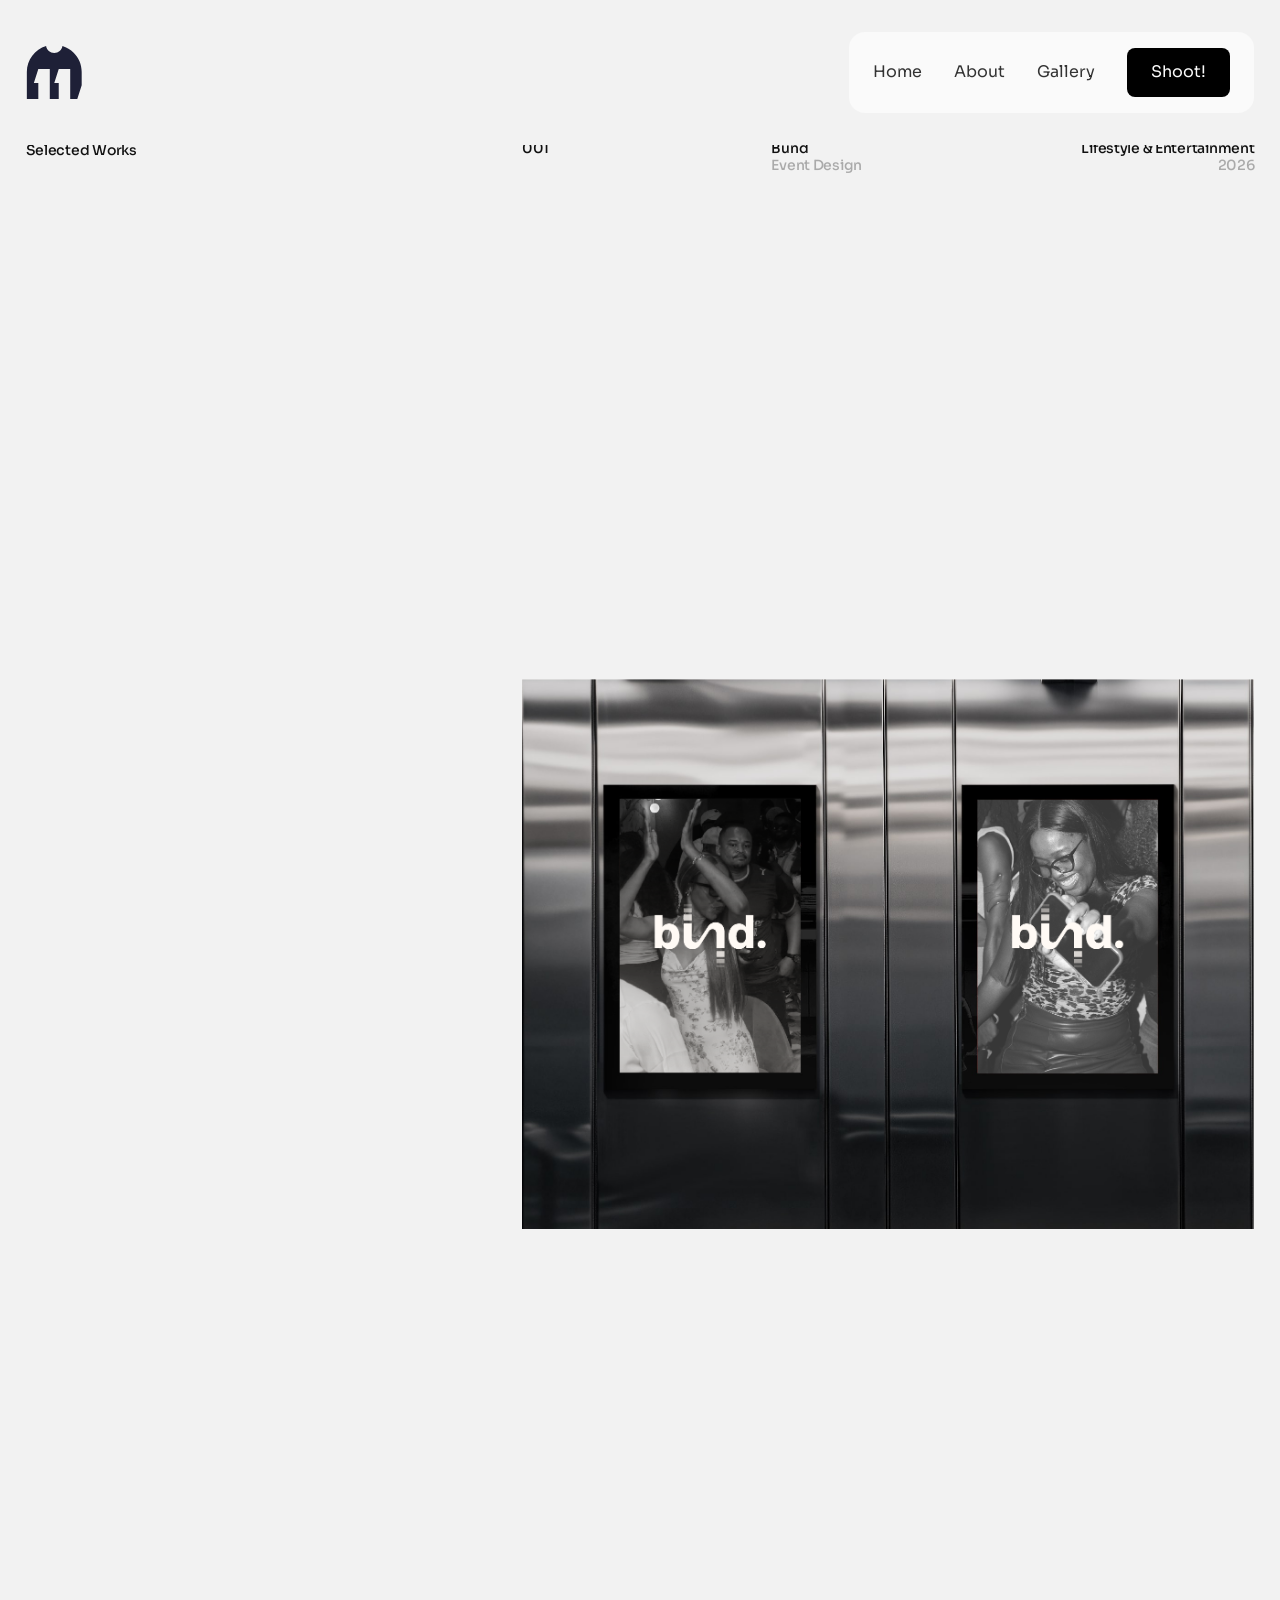
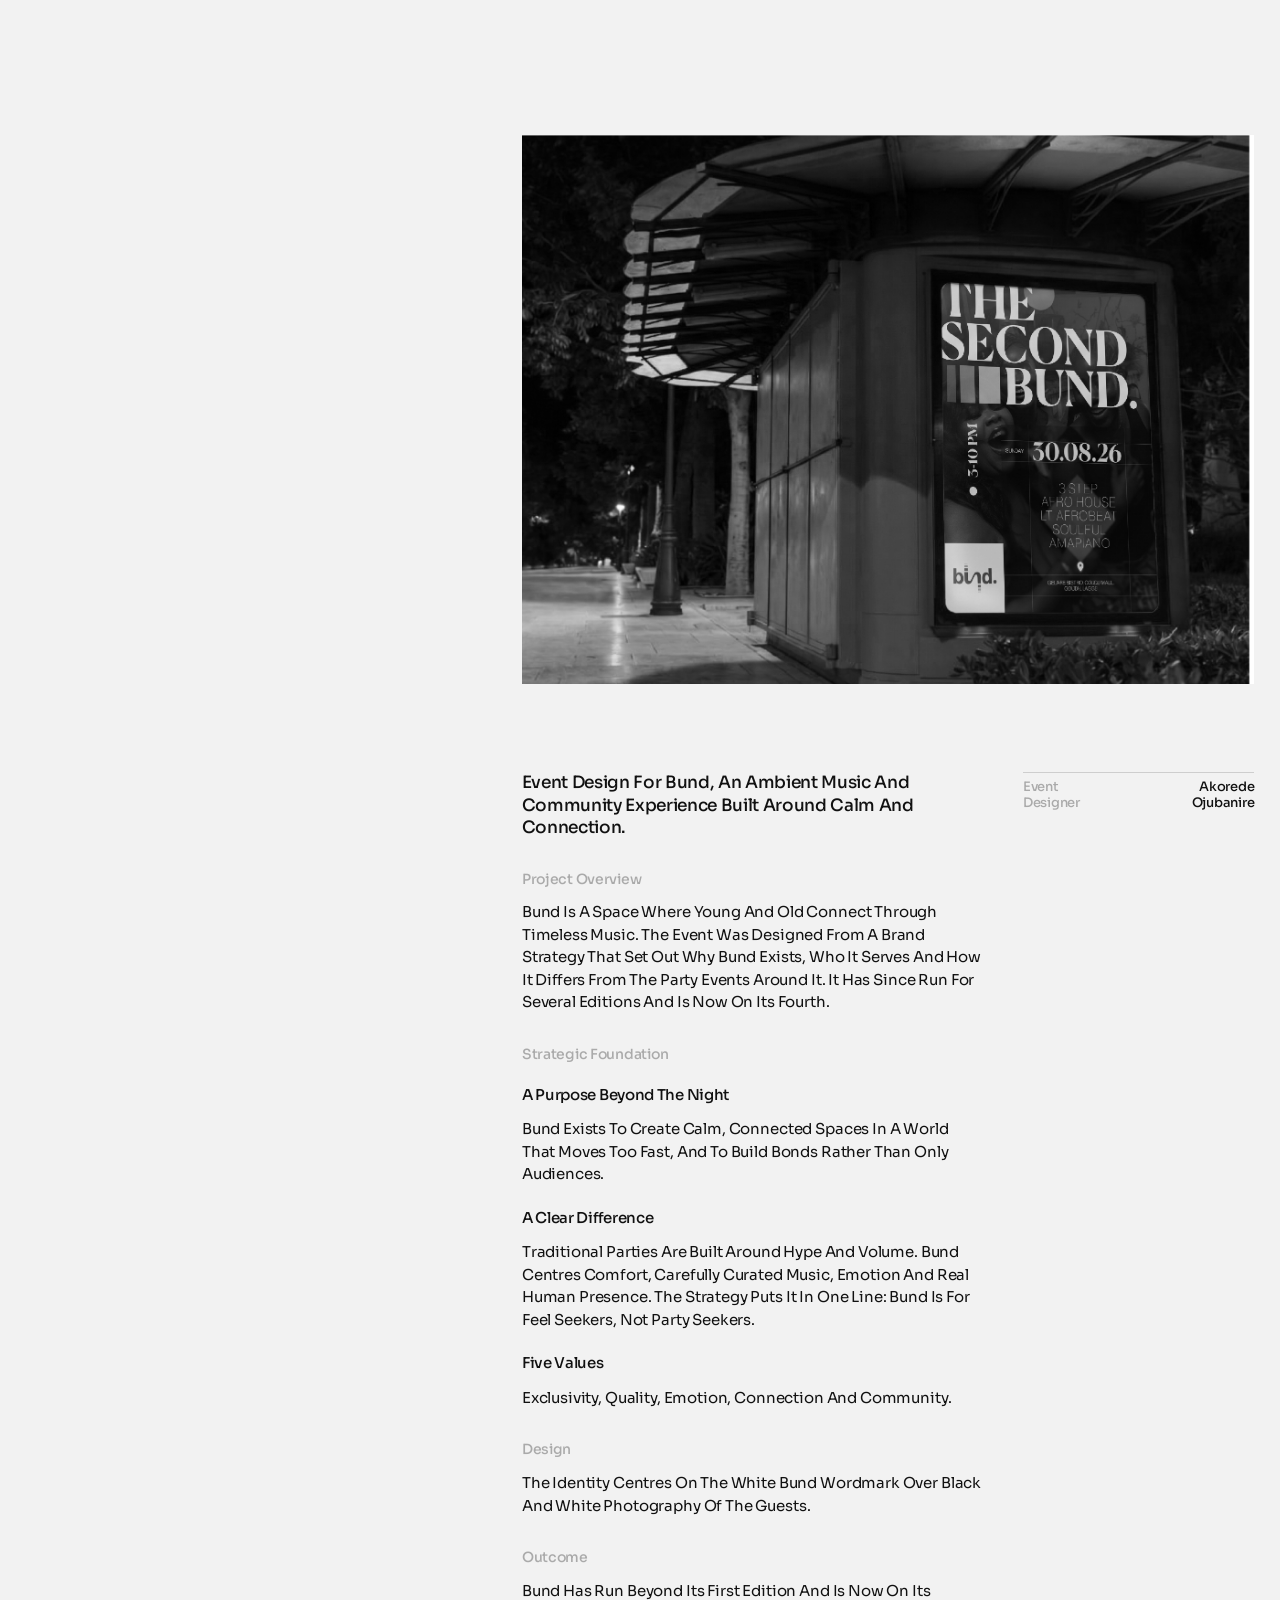
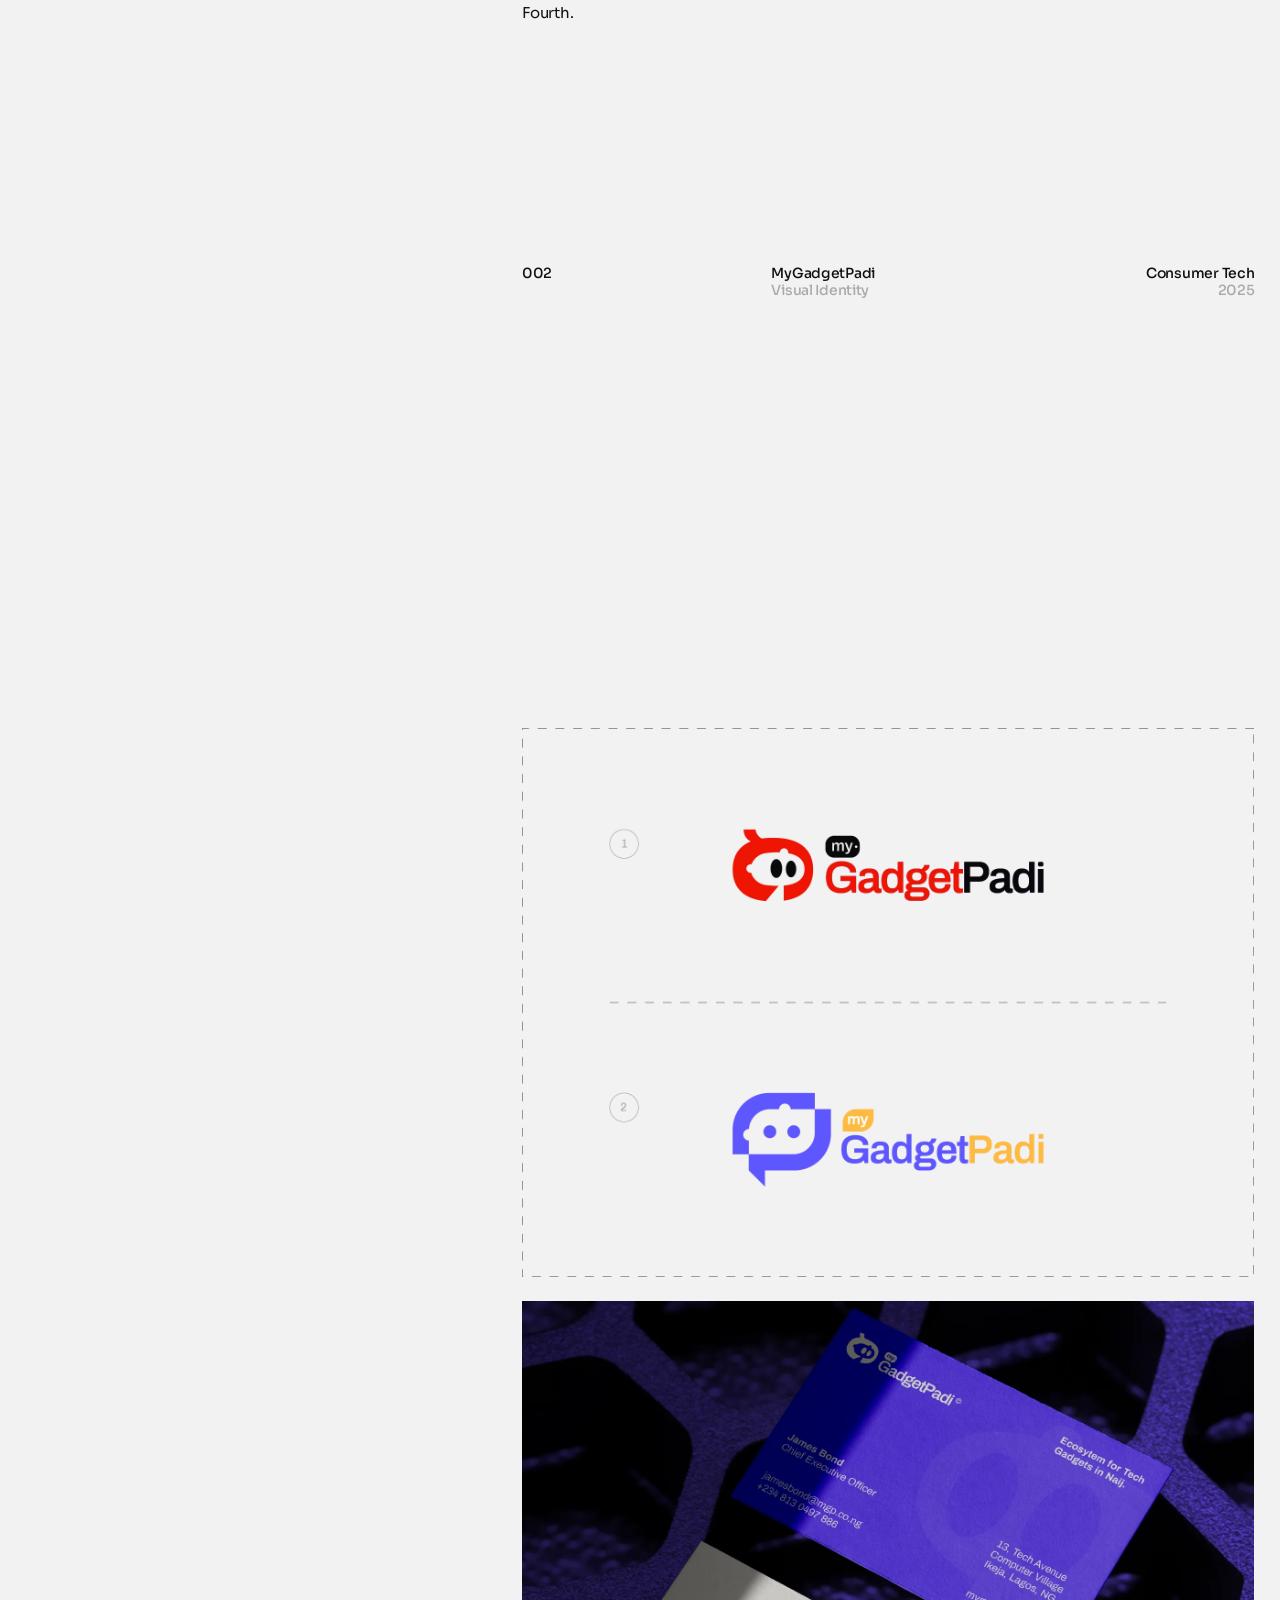
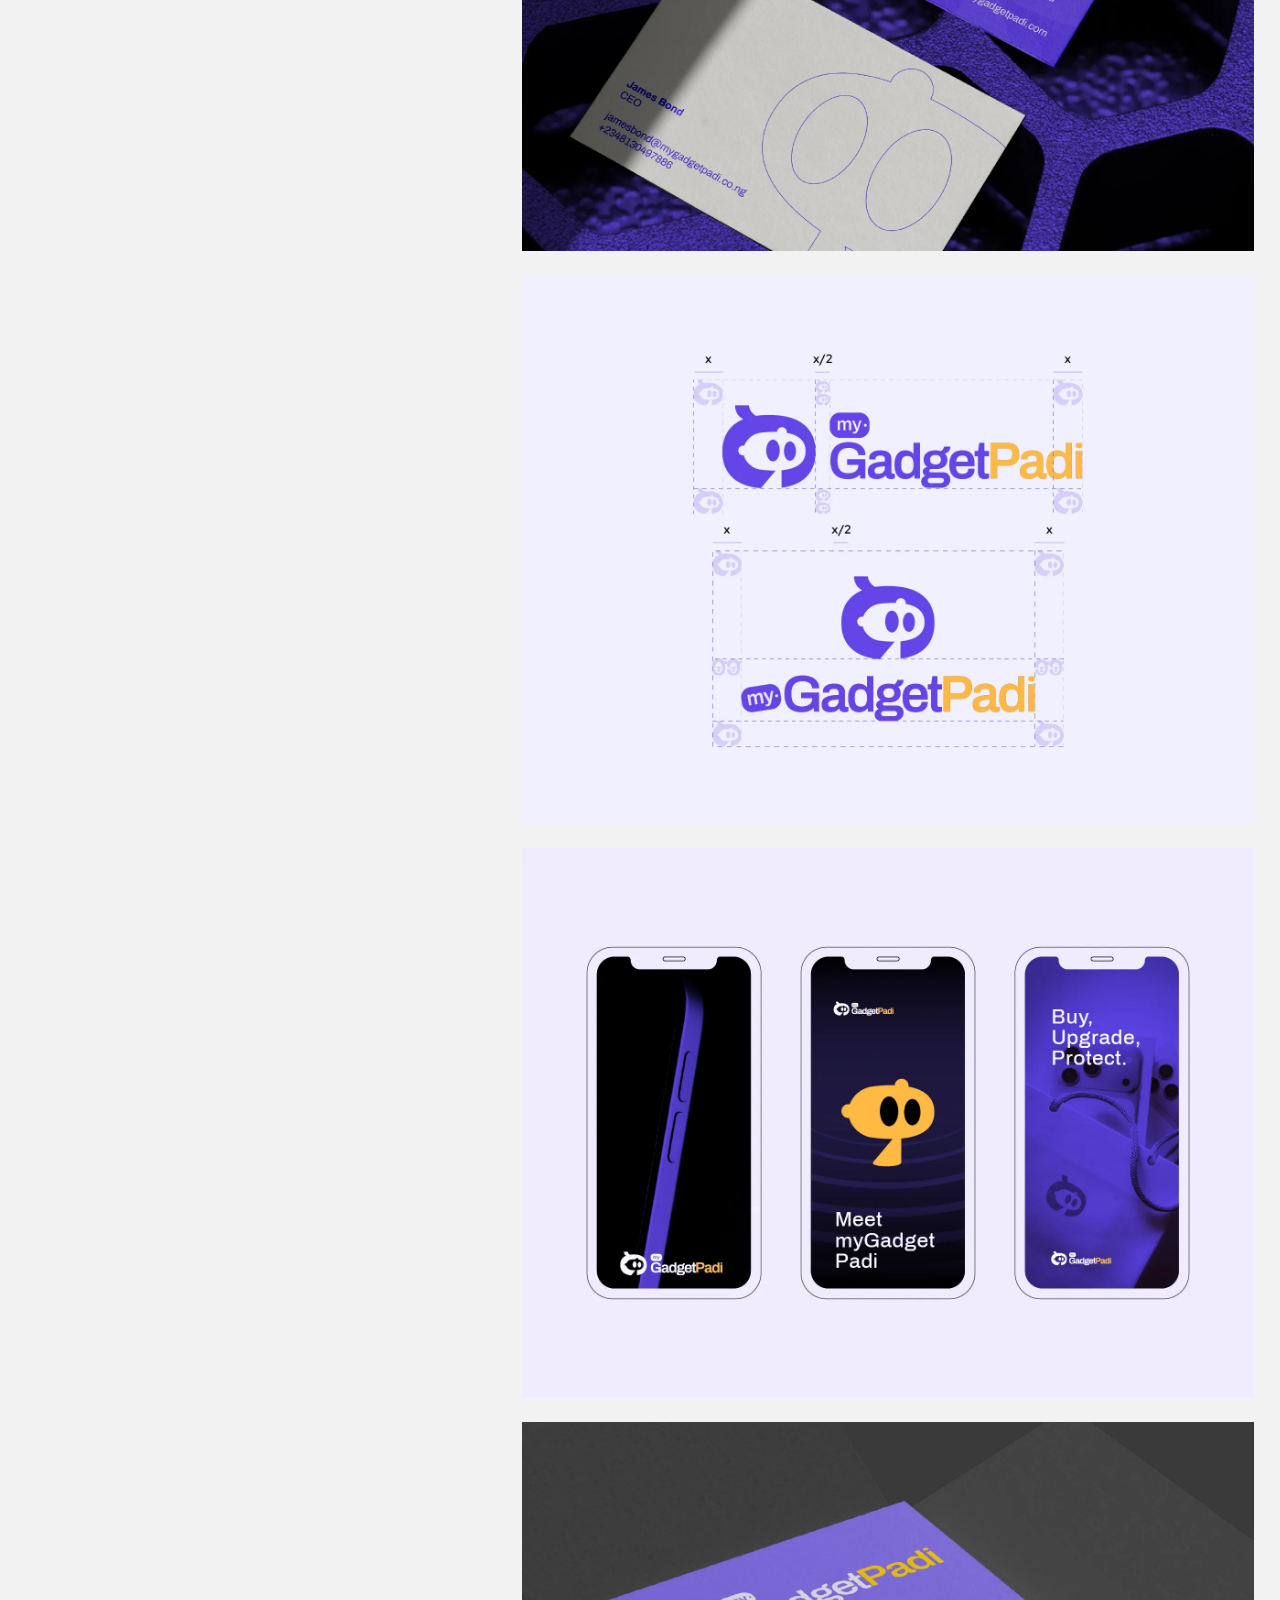
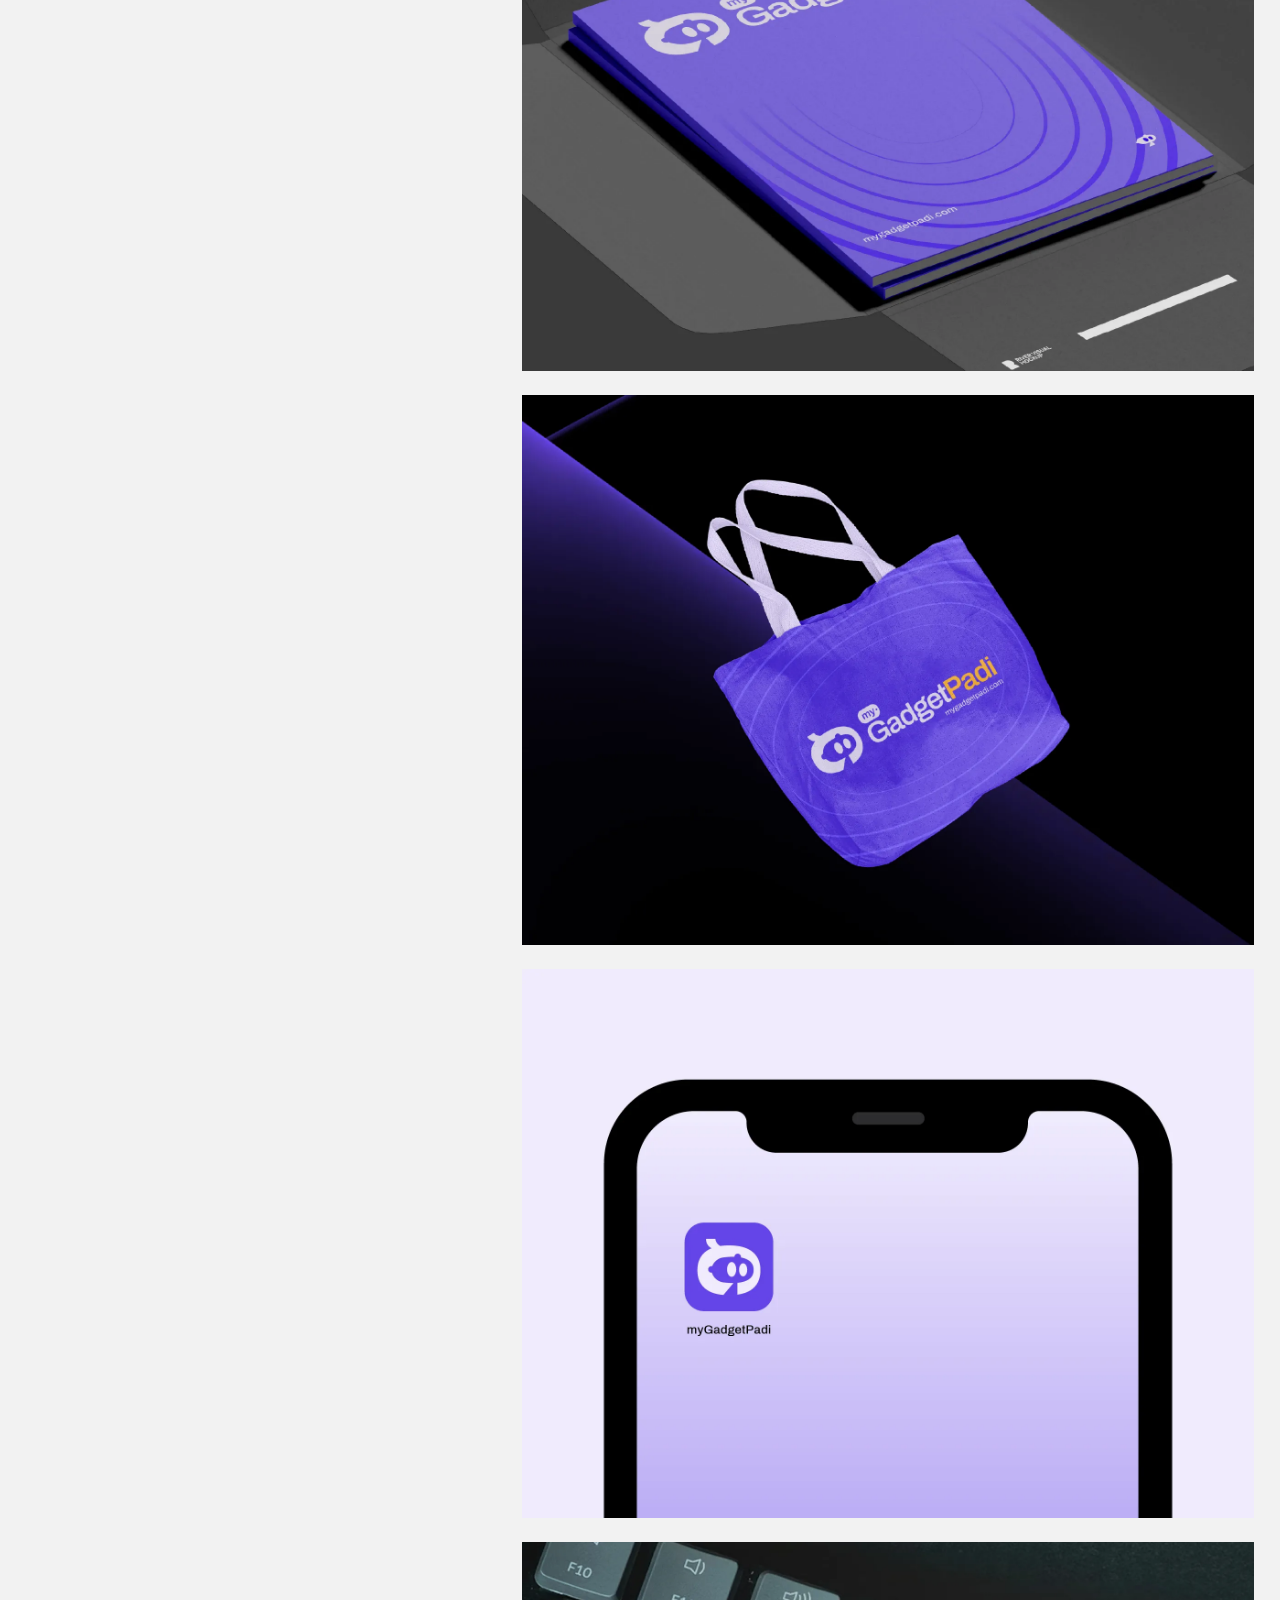
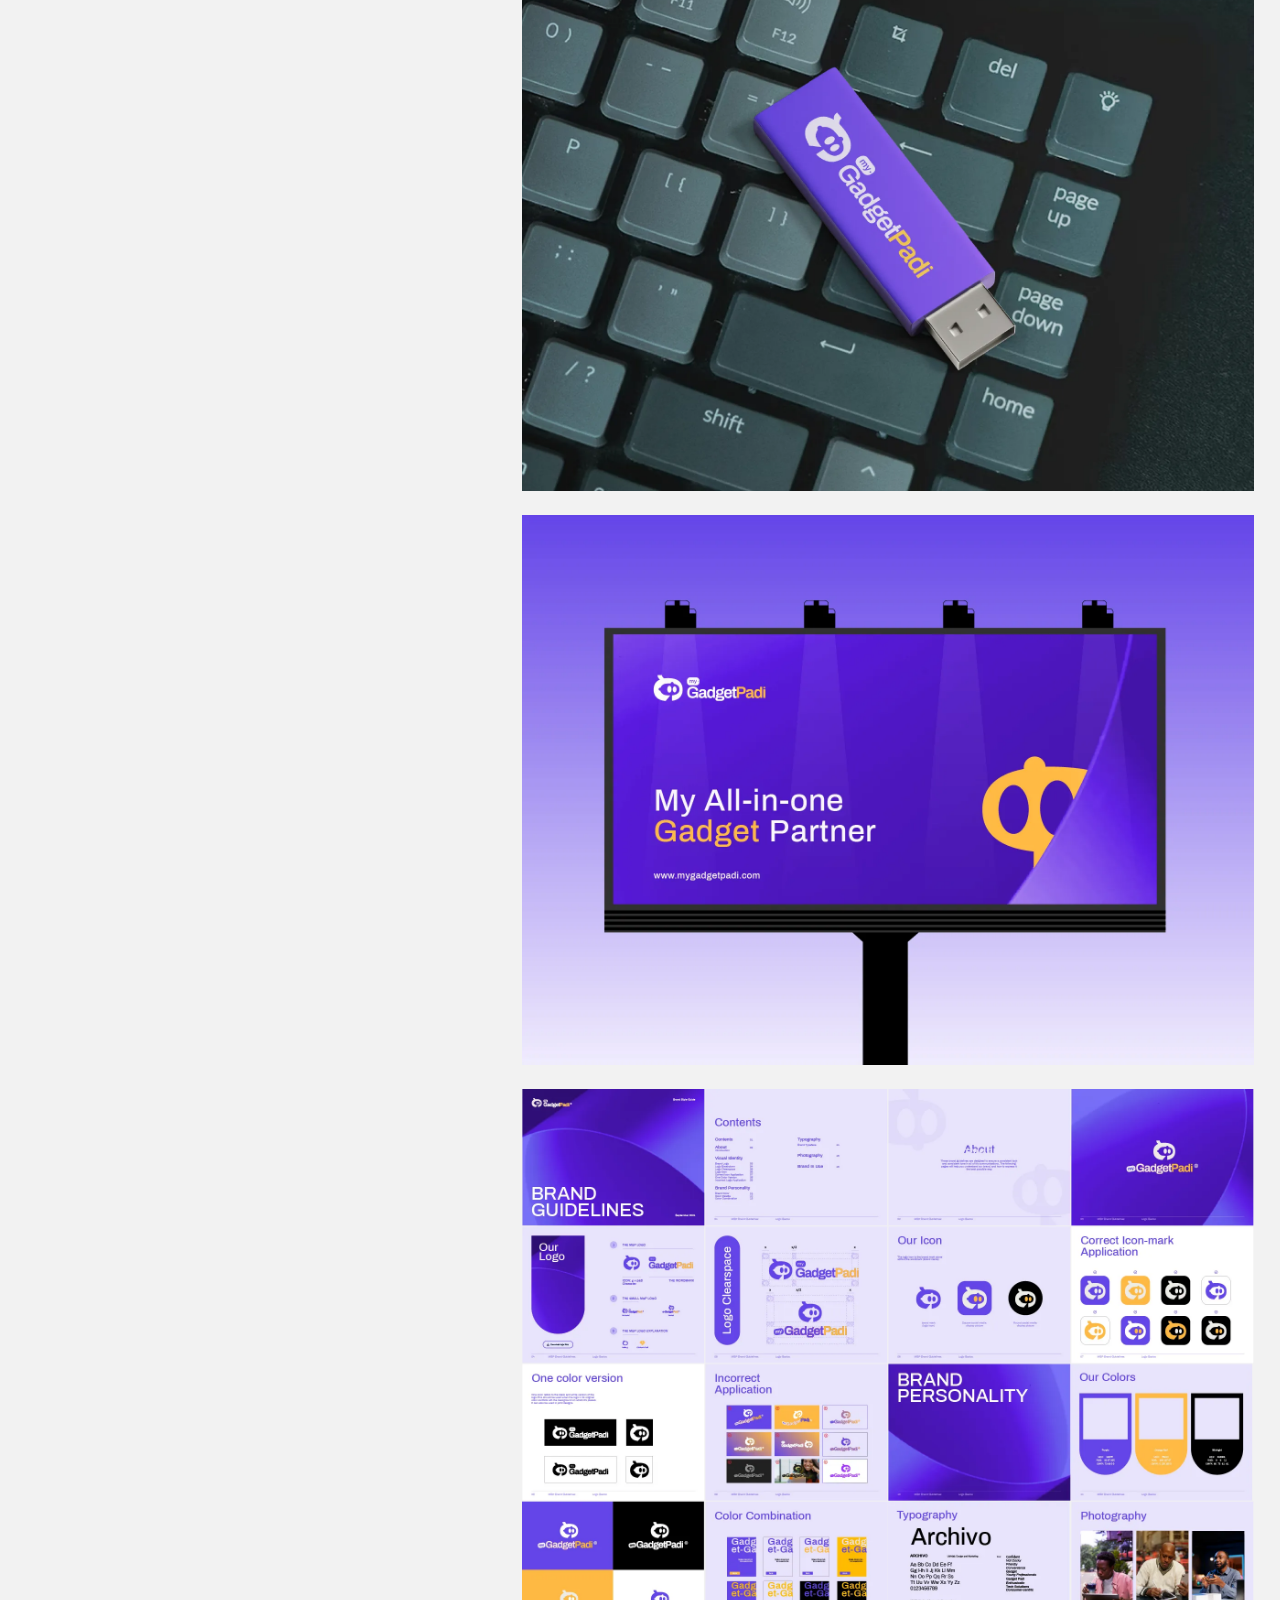
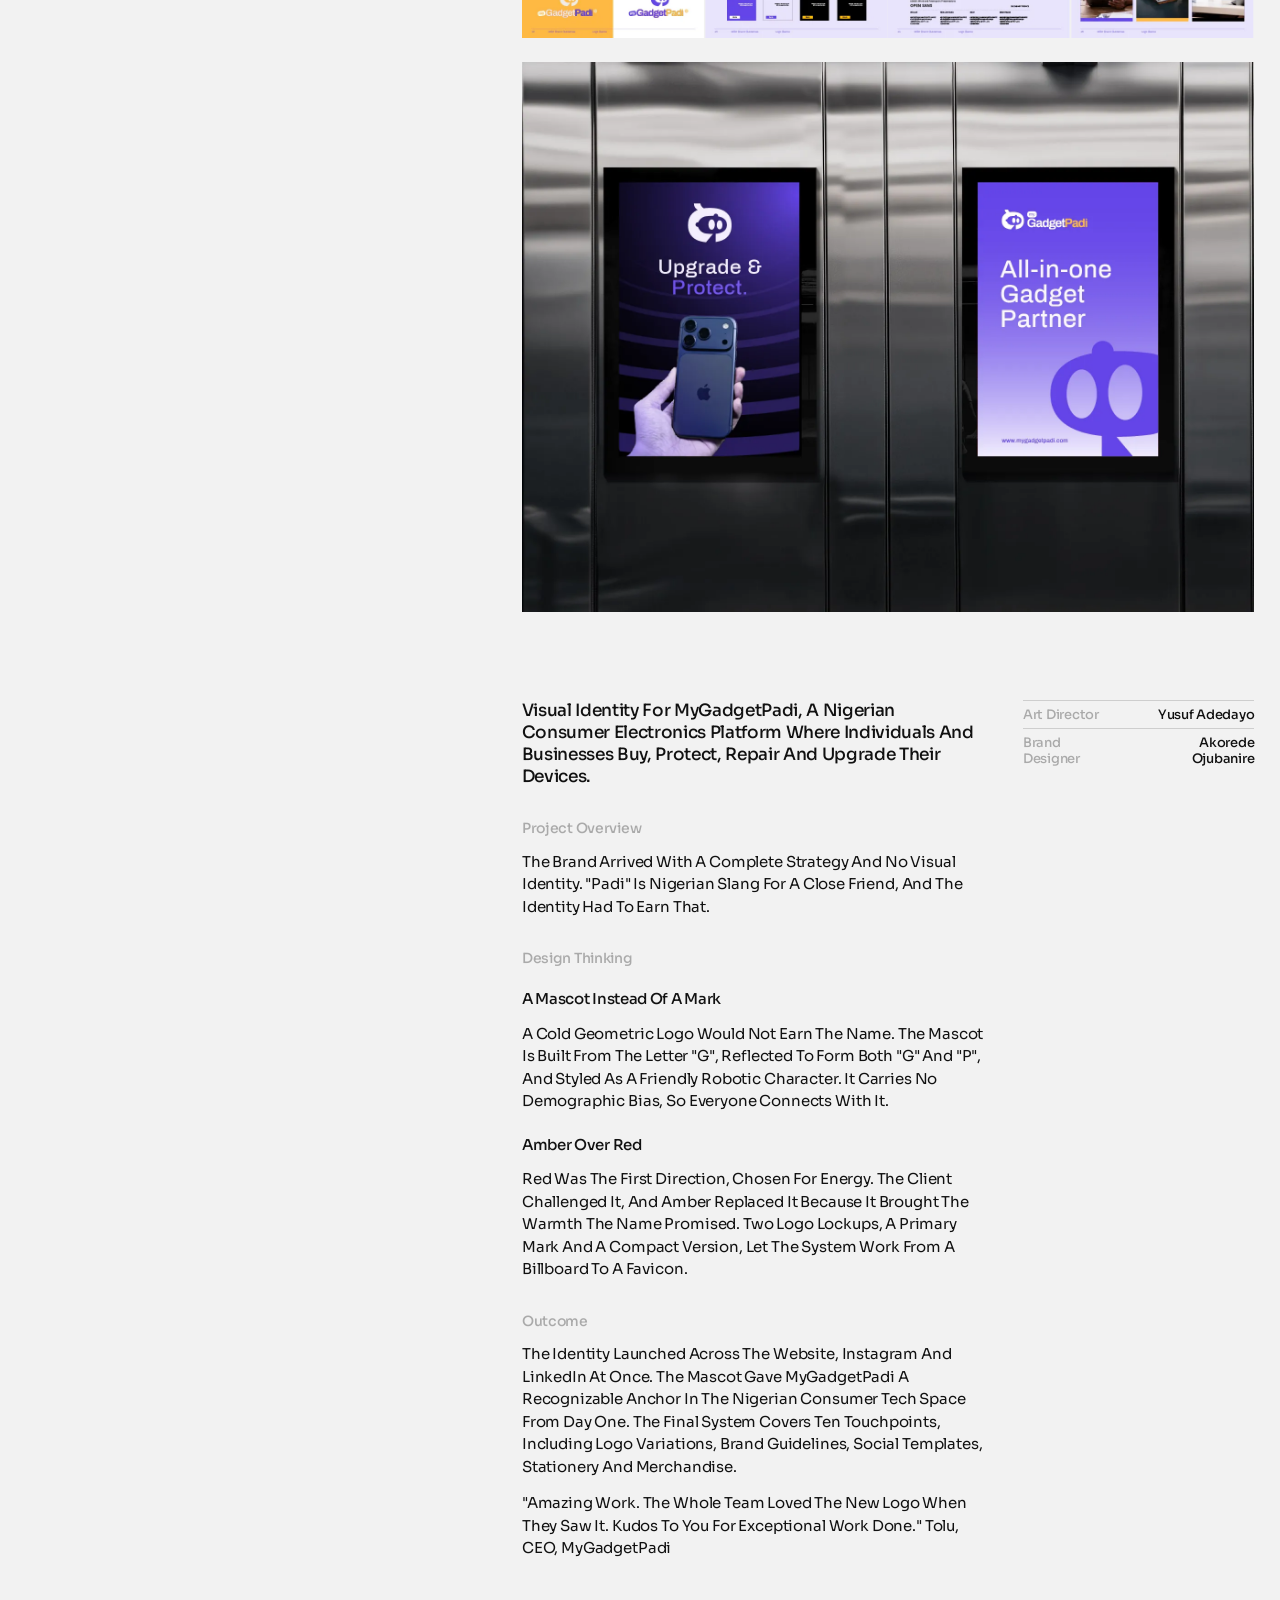
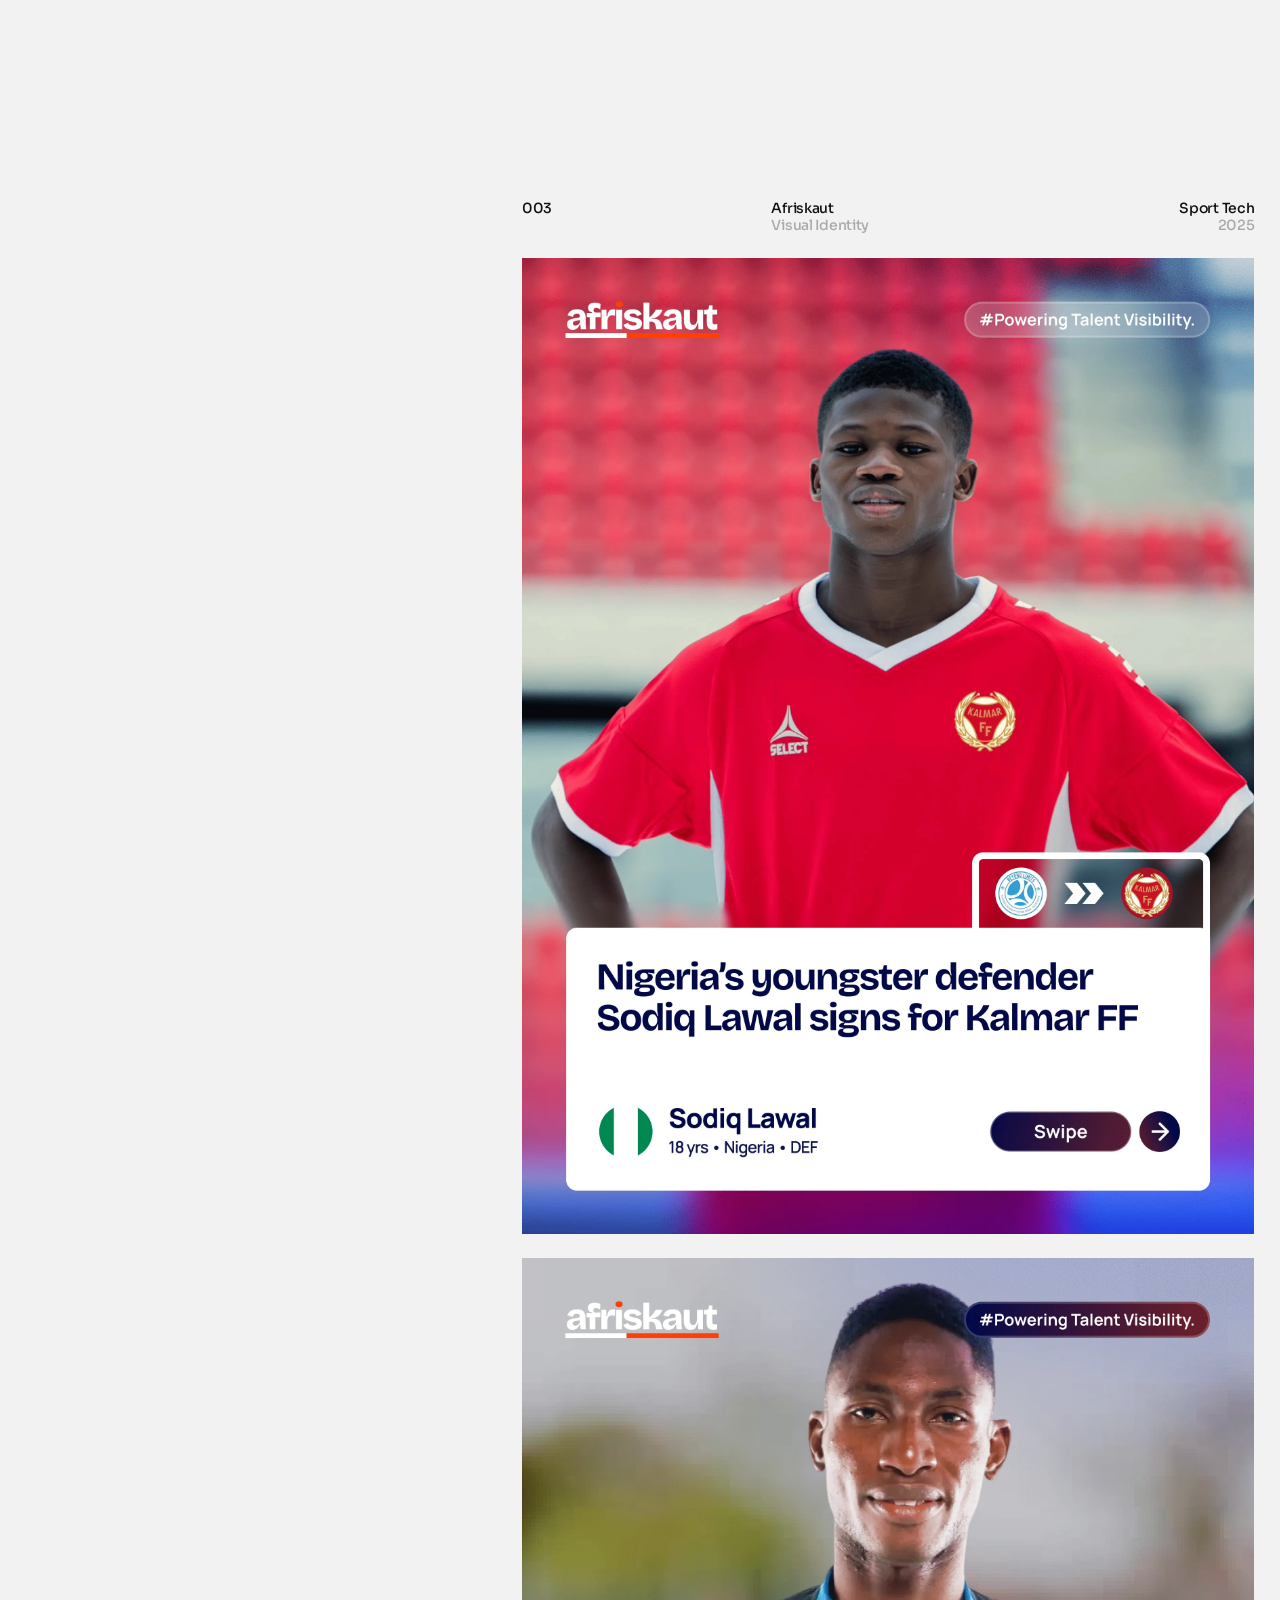
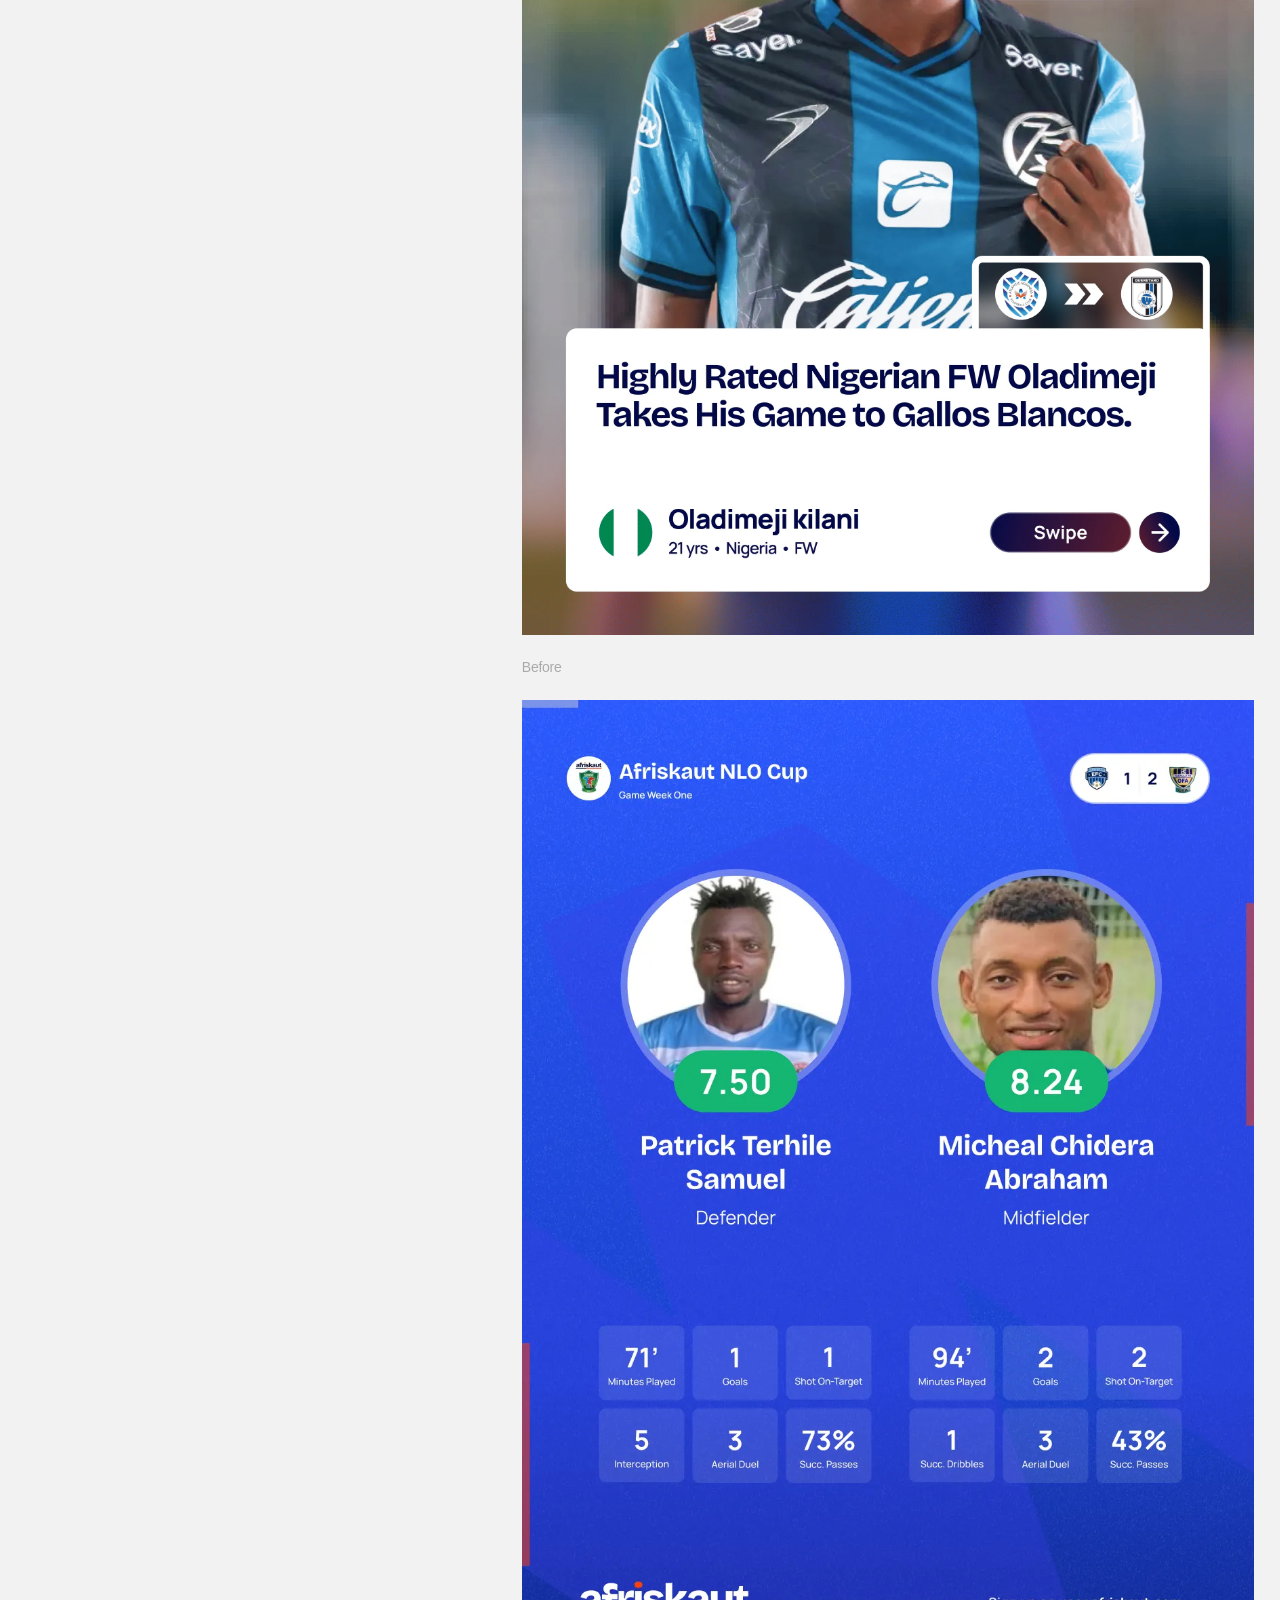
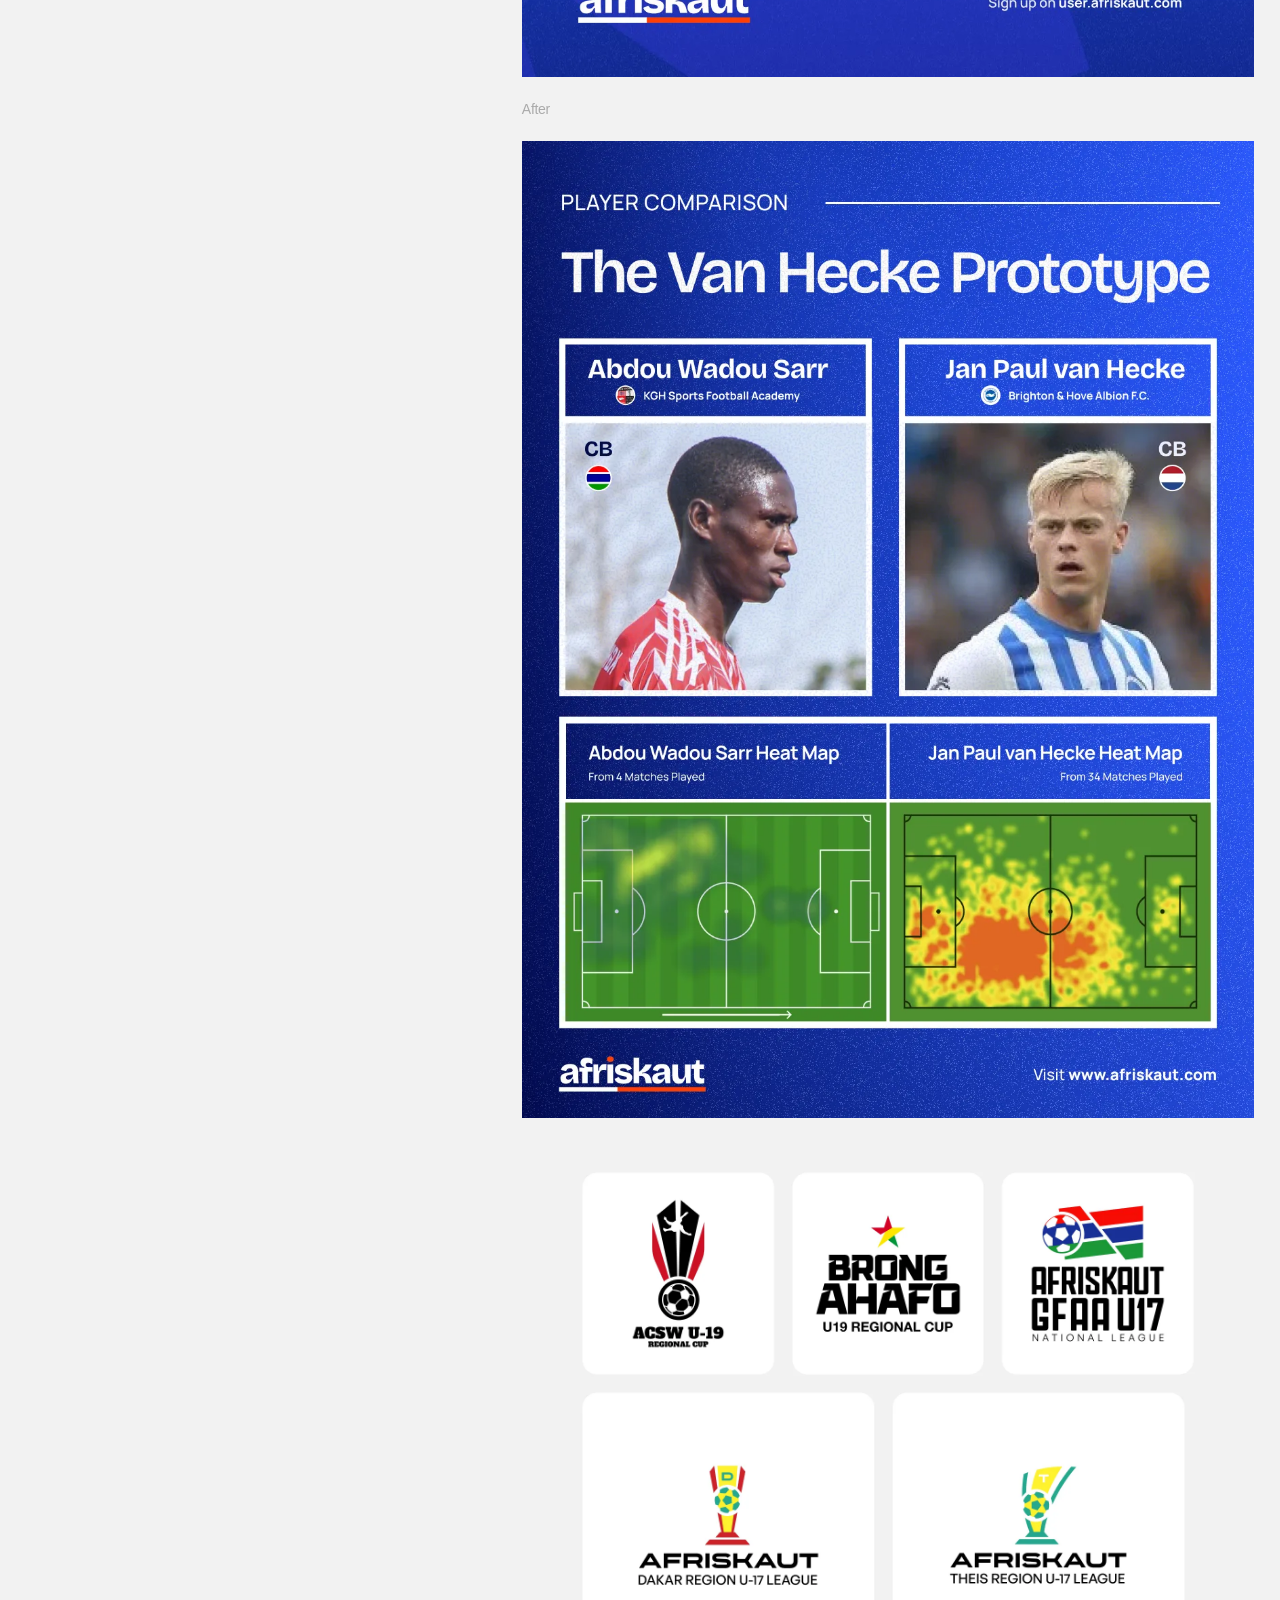
==== commit e75153f1: "Order projects newest first, set Rathlin Island year to 2024, remove unused original mockup JPGs Co-" ====
--- a/selected-works.html
+++ b/selected-works.html
@@ -16,7 +16,7 @@
 </head>
 <body class="body">
 <div class="div-block-20"><nav class="w-layout-hflex nav-bar navbarstyle" id="navbar"><div class="w-layout-hflex flex-block-36"><a class="w-inline-block" aria-label="Home" href="index.html"><img class="image-46" src="assets/Vector.svg" alt=""></a><div class="w-layout-hflex flex-block-6"><a class="about" href="index.html">Home</a><a class="projects" href="index.html#about">About</a><a class="projects" href="index.html#gallery">Gallery</a><div class="frame-133"><a class="contacts" href="mailto:ojubanireakorede@gmail.com">Shoot!</a></div><details class="wx-menu"><summary class="wx-menu-btn"><div class="wx-menu-bar"></div><div class="wx-menu-bar"></div></summary><div class="wx-menu-panel"><a class="wx-menu-link w-inline-block" href="index.html"><div class="wx-menu-num">(01)</div><div class="wx-menu-text">Home</div></a><a class="wx-menu-link w-inline-block" href="index.html#about"><div class="wx-menu-num">(02)</div><div class="wx-menu-text">About</div></a><a class="wx-menu-link w-inline-block" href="index.html#gallery"><div class="wx-menu-num">(03)</div><div class="wx-menu-text">Gallery</div></a><div class="wx-menu-foot"><div class="wx-menu-socials"><a class="wx-menu-small" rel="noopener" href="https://www.behance.net/ojubanireakorede">Behance</a><a class="wx-menu-small" rel="noopener" href="https://dribbble.com/Nineilleven">Dribbble</a><a class="wx-menu-small" rel="noopener" href="https://www.linkedin.com/in/akorede-ojubanire-077746b2/">LinkedIn</a><a class="wx-menu-small" rel="noopener" href="https://www.instagram.com/koreyy_oj">Instagram</a></div><a class="wx-menu-cta" href="mailto:ojubanireakorede@gmail.com">Shoot!</a></div></div></details></div></div></nav>
-<div class="cs-page"><div class="cs-page-left"><span class="cs-page-label">Selected Works</span></div><div class="cs-page-right"><section class="cs-wrap" id="casestudy"><div class="w-layout-vflex cs-list"><section class="cs" id="padi"><div class="cs-head"><span class="cs-num">001</span><div class="cs-title"><span class="cs-name">MyGadgetPadi</span><span class="cs-sub">Visual Identity</span></div><div class="cs-meta"><span class="cs-name">Consumer Tech</span><span class="cs-sub">2025</span></div></div><div class="cs-media"><div class="cs-video w-background-video w-background-video-atom"><video autoplay loop muted playsinline preload="metadata" data-object-fit="cover"><source src="assets/MGP.mp4" type="video/mp4"></video></div><img class="cs-img" src="assets/Untitled-1-02.webp" alt="" loading="lazy" decoding="async"><img class="cs-img" src="assets/Project-1-02.webp" alt="MyGadgetPadi business cards in purple and off-white showing the logo and oversized icon-mark, on a dark purple textured surface" loading="lazy" decoding="async"><img class="cs-img" src="assets/Untitled-1-02-a6b5c8.webp" alt="MyGadgetPadi logo lockups, horizontal and stacked, with clearspace construction guides" loading="lazy" decoding="async"><img class="cs-img" src="assets/Project-1.webp" alt="Three phone screens showing MyGadgetPadi brand social visuals: &#x27;Meet myGadgetPadi&#x27; and &#x27;Buy, Upgrade, Protect.&#x27;" loading="lazy" decoding="async"><img class="cs-img" src="assets/Project-1-04.webp" alt="MyGadgetPadi branded purple brochure folder with concentric arc pattern on a dark folder" loading="lazy" decoding="async"><img class="cs-img" src="assets/Project-1-03.webp" alt="Purple MyGadgetPadi tote bag with white and orange logo against a dark purple background" loading="lazy" decoding="async"><img class="cs-img" src="assets/Project-1-11.webp" alt="MyGadgetPadi app icon displayed on a phone home screen" loading="lazy" decoding="async"><img class="cs-img" src="assets/Project-1-09.webp" alt="Purple MyGadgetPadi USB flash drive resting on a dark keyboard" loading="lazy" decoding="async"><img class="cs-img" src="assets/Project-1-07.webp" alt="MyGadgetPadi billboard mockup reading &#x27;My All-in-one Gadget Partner&#x27;" loading="lazy" decoding="async"><img class="cs-img" src="assets/BG-1.webp" alt="MyGadgetPadi brand guidelines document pages: logo, icon, colours, typography and photography" loading="lazy" decoding="async"><img class="cs-img" src="assets/Project-1-08.webp" alt="Two MyGadgetPadi elevator screen ads: &#x27;Upgrade &amp; Protect.&#x27; and &#x27;All-in-one Gadget Partner&#x27;" loading="lazy" decoding="async"></div><div class="cs-write"><div class="cs-main"><p class="cs-lead">Visual identity for MyGadgetPadi, a Nigerian consumer electronics platform where individuals and businesses buy, protect, repair and upgrade their devices.</p><p class="cs-flabel">Project overview</p><p class="cs-p">The brand arrived with a complete strategy and no visual identity. "Padi" is Nigerian slang for a close friend, and the identity had to earn that.</p><p class="cs-flabel">Design thinking</p><p class="cs-fh">A mascot instead of a mark</p><p class="cs-p">A cold geometric logo would not earn the name. The mascot is built from the letter "g", reflected to form both "g" and "p", and styled as a friendly robotic character. It carries no demographic bias, so everyone connects with it.</p><p class="cs-fh">Amber over red</p><p class="cs-p">Red was the first direction, chosen for energy. The client challenged it, and amber replaced it because it brought the warmth the name promised. Two logo lockups, a primary mark and a compact version, let the system work from a billboard to a favicon.</p><p class="cs-flabel">Outcome</p><p class="cs-p">The identity launched across the website, Instagram and LinkedIn at once. The mascot gave MyGadgetPadi a recognizable anchor in the Nigerian consumer tech space from day one. The final system covers ten touchpoints, including logo variations, brand guidelines, social templates, stationery and merchandise.</p><p class="cs-p">"Amazing work. The whole team loved the new logo when they saw it. Kudos to you for exceptional work done." Tolu, CEO, MyGadgetPadi</p></div><div class="cs-side"><div class="cs-fact"><div class="cs-fact-k">Art Director</div><div class="cs-fact-v">Yusuf Adedayo</div></div><div class="cs-fact"><div class="cs-fact-k">Brand Designer</div><div class="cs-fact-v">Akorede Ojubanire</div></div></div></div></section><section class="cs" id="afriskaut"><div class="cs-head"><span class="cs-num">002</span><div class="cs-title"><span class="cs-name">Afriskaut</span><span class="cs-sub">Visual Identity</span></div><div class="cs-meta"><span class="cs-name">Sport Tech</span><span class="cs-sub">2025</span></div></div><div class="cs-media"><img class="cs-img" src="assets/Player-Transfer-Sodiq-Lawal.webp" alt="Afriskaut transfer announcement graphic: Nigerian defender Sodiq Lawal signs for Kalmar FF" loading="lazy" decoding="async"><img class="cs-img" src="assets/Player-Transfer-oladimeji-kilani.webp" alt="Afriskaut transfer announcement graphic: Nigerian forward Oladimeji Kilani moves to Gallos Blancos" loading="lazy" decoding="async"><div class="cs-label">Before</div><img class="cs-img" src="assets/Afriskaut-NLO-Cup-H2H---Emalex-FC-vs-Ozalla-FC.webp" alt="Afriskaut NLO Cup match-stat graphic comparing two players&#x27; ratings, minutes, goals, passes and duels" loading="lazy" decoding="async"><div class="cs-label">After</div><img class="cs-img" src="assets/Abdou-Wadou-Sarr.webp" alt="Afriskaut player comparison &#x27;The Van Hecke Prototype&#x27; with portraits and heat maps of Abdou Wadou Sarr and Jan Paul van Hecke, blue version" loading="lazy" decoding="async"><img class="cs-img" src="assets/Frame-1000010504.webp" alt="" loading="lazy" decoding="async"><img class="cs-img" src="assets/Frame-1000010506.webp" alt="" loading="lazy" decoding="async"><img class="cs-img" src="assets/Frame-1000010505.webp" alt="" loading="lazy" decoding="async"><img class="cs-img" src="assets/Frame-1000010507.webp" alt="" loading="lazy" decoding="async"><img class="cs-img" src="assets/Frame-1000010506-5eec7a.webp" alt="" loading="lazy" decoding="async"><img class="cs-img" src="assets/Frame-1000010505-8f5696.webp" alt="" loading="lazy" decoding="async"></div><div class="cs-write"><div class="cs-main"><p class="cs-lead">Visual identity for Afriskaut, a sport-tech platform that scouts undiscovered African football talent and connects it to clubs, agencies and scouts worldwide.</p><p class="cs-flabel">Challenge</p><p class="cs-p">An international agency developed the brand strategy. It was sound but visually disconnected from the African market it needed to speak to, because global brands often miss the nuance of local sports culture. The work took the agency's strategy and translated it into a visual system that feels native, credible and executable across seven markets.</p><p class="cs-flabel">Design thinking</p><p class="cs-fh">Speed as a design constraint</p><p class="cs-p">Transfer windows and tournament calendars do not wait, so the system is built on repeatable templates for player reports, intelligence drops and competition branding.</p><p class="cs-fh">Competition branding across seven markets</p><p class="cs-p">Youth league competitions ran across all seven African regions, with competition logos, identity systems, offline branding, leaderboards and banners, often on compressed timelines set by the sport calendar.</p><p class="cs-flabel">Strategic thinking</p><p class="cs-fh">From design to strategy</p><p class="cs-p">Twelve months in, the design work had shown where the brand's communication fell short, and a four-pillar content model became the spine of Afriskaut content. The Afriskaut 3.0 repositioning aligned with the CEO's vision for the next phase of the platform, and the role grew into ownership of external strategy: ad scripts, video direction, LinkedIn content aimed at decision-makers, and email campaigns.</p><p class="cs-flabel">Outcome</p><p class="cs-p">Over two years the work moved from visual execution to strategic ownership, and the visual system gave Afriskaut a coherent, authoritative presence across seven markets.</p><p class="cs-p">Instagram followers grew from over 1,800 to nearly 3,000 in six months, and many of the new followers were Afriskaut's ideal customers. One carousel on why African players cannot legally move to Europe before 18 reached 51,220 views, 92% of them from non-followers, and led to several booked meetings with football agent teams. Email open rates also improved after the Afriskaut 3.0 launch.</p></div><div class="cs-side"><div class="cs-fact"><div class="cs-fact-k">Lead UI/UX Designer</div><div class="cs-fact-v">Joshua Osazuwa</div></div><div class="cs-fact"><div class="cs-fact-k">Brand Designer</div><div class="cs-fact-v">Akorede Ojubanire</div></div></div></div></section><section class="cs" id="lovely"><div class="cs-head"><span class="cs-num">003</span><div class="cs-title"><span class="cs-name">SooLovely Honey</span><span class="cs-sub">Visual Identity</span></div><div class="cs-meta"><span class="cs-name">FMCG / Foods</span><span class="cs-sub">2025</span></div></div><div class="cs-media"><img class="cs-img" src="assets/SooLovely-Honey.webp" alt="SooLovely Honey drippy cream logotype over a close-up of golden honey on a dipper" loading="lazy" decoding="async"><img class="cs-img" src="assets/SooLovely-Honey-08.webp" alt="SooLovely Honey sticker set: logotype, flower mark, Soo monogram and honey dipper on a red honeycomb background" loading="lazy" decoding="async"><img class="cs-img" src="assets/sketch.webp" alt="" loading="lazy" decoding="async"><div class="cs-video w-background-video w-background-video-atom"><video autoplay loop muted playsinline preload="metadata" data-object-fit="cover"><source src="assets/Soolovely-Logo-MGFX.mp4" type="video/mp4"></video></div><img class="cs-img" src="assets/Soolovely.webp" alt="" loading="lazy" decoding="async"><img class="cs-img" src="assets/bottle.webp" alt="" loading="lazy" decoding="async"><img class="cs-img" src="assets/SooLovely-Honey-Design.webp" alt="SooLovely Honey gift box with red and maroon pattern, thank-you cards and branded ribbon" loading="lazy" decoding="async"><img class="cs-img" src="assets/SooLovely-Honey-02.webp" alt="SooLovely Honey logo in four colourways: maroon, cream, red and yellow, with HEX codes" loading="lazy" decoding="async"></div><div class="cs-write"><div class="cs-main"><p class="cs-lead">Brand identity and packaging for SooLovely, a premium Nigerian honey brand.</p><p class="cs-flabel">Project overview</p><p class="cs-p">SooLovely started with no logo, no packaging and no brand identity. The brand needed to stand out on a competitive retail shelf and make health-conscious Nigerians reach for it without hesitation. Most honey brands default to predictable rustic visuals, which left room for something more distinctive.</p><p class="cs-flabel">Role</p><p class="cs-p">The logotype was hand-sketched, two complete visual directions were developed, and the full system was built across label, box, ribbon and every physical touchpoint. The client chose the hand-drawn direction and the brand launched with it.</p><p class="cs-flabel">Design thinking</p><p class="cs-fh">Hand-drawn, because it had to feel something</p><p class="cs-p">The logotype was sketched from scratch, refined and digitized, which gives it a warmth no font library can provide.</p><p class="cs-fh">Honey drops in the type</p><p class="cs-p">The drops are part of the letters themselves rather than decoration, so every glance at the logo shows honey and the product communicates itself.</p><p class="cs-fh">Warmth over rustic</p><p class="cs-p">Warm ambers and golds, the actual colour of premium honey, sit with clean modern layouts that read as natural and shelf-ready.</p><p class="cs-flabel">Outcome</p><p class="cs-p">The packaging communicates premium quality and natural warmth at a glance. The hand-drawn logotype became the brand's most distinctive asset on the shelf, and the scalable label system is built to adapt across future product variants.</p></div><div class="cs-side"><div class="cs-fact"><div class="cs-fact-k">Brand Designer</div><div class="cs-fact-v">Akorede Ojubanire</div></div></div></div></section><section class="cs" id="acrux"><div class="cs-head"><span class="cs-num">004</span><div class="cs-title"><span class="cs-name">Acrux Sirius</span><span class="cs-sub">Visual Identity</span></div><div class="cs-meta"><span class="cs-name">Technology</span><span class="cs-sub">2024</span></div></div><div class="cs-media"><img class="cs-img" src="assets/Untitled-1-01.webp" alt="Acrux Sirius brand cover with gradient wordmark, tagline and the star-topped icon on a dark purple background" loading="lazy" decoding="async"><img class="cs-img" src="assets/Acrux-Sirius-06.webp" alt="Acrux Sirius Technologies logo clearspace diagram on dark navy" loading="lazy" decoding="async"><img class="cs-img" src="assets/Untitled-1-06.webp" alt="Black t-shirt with small purple Acrux Sirius icon on the chest" loading="lazy" decoding="async"><img class="cs-img" src="assets/Untitled-1-07.webp" alt="Three Acrux Sirius icon stickers on a laptop lid" loading="lazy" decoding="async"><img class="cs-img" src="assets/Acrux-Sirius-14.webp" alt="" loading="lazy" decoding="async"><img class="cs-img" src="assets/Acrux-Sirius-11.webp" alt="Acrux Sirius brand colour palette: purple, dark purple, light purple and mint with HEX, RGB and CMYK values" loading="lazy" decoding="async"><img class="cs-img" src="assets/Acrux-Sirius-09.webp" alt="Acrux Sirius icon colour usage grid showing eight approved colourways of the app icon" loading="lazy" decoding="async"><img class="cs-img" src="assets/Acrux-Sirius-13.webp" alt="" loading="lazy" decoding="async"><img class="cs-img" src="assets/Acrux-Sirius-17.webp" alt="" loading="lazy" decoding="async"><img class="cs-img" src="assets/Untitled-1.webp" alt="" loading="lazy" decoding="async"><img class="cs-img" src="assets/Untitled-1-10.webp" alt="Purple Acrux Sirius business card with white logo, resting against a stack of cards" loading="lazy" decoding="async"><img class="cs-img" src="assets/Untitled-1-08.webp" alt="Dark Acrux Sirius business card with curved line pattern in low light" loading="lazy" decoding="async"><img class="cs-img" src="assets/Untitled-2-03.webp" alt="" loading="lazy" decoding="async"><img class="cs-img" src="assets/Untitled-1-09.webp" alt="Navy baseball cap embroidered with the purple Acrux Sirius icon" loading="lazy" decoding="async"><img class="cs-img" src="assets/Untitled-2-02.webp" alt="" loading="lazy" decoding="async"></div><div class="cs-write"><div class="cs-main"><p class="cs-lead">Brand identity for Acrux-Sirius, a digital solutions company.</p><p class="cs-flabel">Project overview</p><p class="cs-p">Acrux-Sirius had no logo, no colour and no brand language. It needed a brand that could compete with established tech companies from day one: innovative enough to signal the future, accessible enough not to alienate. One direction was developed and presented with full strategic rationale, and the client accepted it without a single revision.</p><p class="cs-flabel">Design thinking</p><p class="cs-fh">The mark, a moving letter</p><p class="cs-p">The logo is built from the letter A, shaped with upward conviction like a rocket launching. A star tracks through the lines of the A and shoots out at the apex, crowning innovative efforts. Acrux is the brightest navigational star in the Southern Cross, and the mark earns that name.</p><p class="cs-fh">Electric purple over tech blue</p><p class="cs-p">The category defaults to blue. Electric purple signals imagination, forward thinking and creative disruption, which suits a brand built on AI and accessible digital solutions, and it separates Acrux-Sirius from competitors immediately.</p><p class="cs-flabel">Outcome</p><p class="cs-p">Presenting one direction instead of several kept confidence in the work high, and the client's trust reflected the clarity of the thinking. The electric purple identity gave Acrux-Sirius clear differentiation in a category dominated by blue, and the rocket-inspired mark communicates innovation and forward momentum at a glance.</p></div><div class="cs-side"><div class="cs-fact"><div class="cs-fact-k">Brand Designer</div><div class="cs-fact-v">Akorede Ojubanire</div></div></div></div></section><section class="cs" id="realms"><div class="cs-head"><span class="cs-num">005</span><div class="cs-title"><span class="cs-name">Realms Safety</span><span class="cs-sub">Visual Identity</span></div><div class="cs-meta"><span class="cs-name">Safety Retail</span><span class="cs-sub">2025</span></div></div><div class="cs-media"><div class="cs-video-realms w-background-video w-background-video-atom"><video autoplay loop muted playsinline preload="metadata" data-object-fit="cover"><source src="assets/REAMLS-MOTION.mp4" type="video/mp4"></video></div><img class="cs-img" src="assets/REALMS-Yellow-Presentation-02.webp" alt="Realms Safety wordmark with chevron stripe over a worker welding in sparks" loading="lazy" decoding="async"><img class="cs-img" src="assets/REALMS-Yellow-Presentation-11.webp" alt="Realms Safety poster reading When you&#x27;re protected, you move boldly, with a worker on a timber roof frame and the RS monogram" loading="lazy" decoding="async"><div class="cs-video-realms w-background-video w-background-video-atom"><video autoplay loop muted playsinline preload="metadata" data-object-fit="cover"><source src="assets/gemini_generated_video_73cc704f.mp4" type="video/mp4"></video></div><img class="cs-img" src="assets/REALMS-Yellow-Presentation-03.webp" alt="Realms Safety logo system: wordmark, sub-mark, chevron mark, S-plus mark, icon marks and monograms on black" loading="lazy" decoding="async"><img class="cs-img" src="assets/REALMS-Yellow-Presentation-04.webp" alt="Realms Safety wordmark in four colourways: black on yellow, yellow on black, white on black and black on white" loading="lazy" decoding="async"><img class="cs-img" src="assets/REALMS-Yellow-Presentation-08.webp" alt="Yellow Realms Safety business card with RS monogram, beside the front page with the sub-mark on black" loading="lazy" decoding="async"><img class="cs-img" src="assets/REALMS-Yellow-Presentation-12.webp" alt="Black and yellow Realms Safety tape rolls with chevron stripes, RS monogram and wordmark" loading="lazy" decoding="async"><img class="cs-img" src="assets/REALMS-Yellow-Presentation-14.webp" alt="Three cardboard boxes taped with Realms Safety chevron tape and labelled Delivered Safely" loading="lazy" decoding="async"><img class="cs-img" src="assets/REALMS-Yellow-Presentation-07.webp" alt="Realms Safety wordmark on a glass building facade with yellow chevron stripes on the ground" loading="lazy" decoding="async"><img class="cs-img" src="assets/REALMS-Yellow-Presentation-15.webp" alt="Realms Safety billboard reading Move boldly with Realms Safety now, above a construction site" loading="lazy" decoding="async"></div><div class="cs-write"><div class="cs-main"><p class="cs-lead">Brand identity for Realms Safety, a Nigerian marketplace for safety equipment.</p><p class="cs-flabel">Project overview</p><p class="cs-p">Realms Safety arrived with a name and nothing else. It was ready to compete with the top safety retail brands, and it needed an identity that could stand next to them from launch.</p><p class="cs-flabel">Design thinking</p><p class="cs-fh">A caution stripe as the signature</p><p class="cs-p">The wordmark carries a black and yellow chevron stripe, the pattern of caution tape. A buyer reads what the shop sells before reading a word, and the stripe repeats as a pattern across tape, packaging and signage.</p><p class="cs-fh">A line from the brand idea</p><p class="cs-p">"When you're protected, you move boldly" is the brand line and the idea behind the identity: safety is what lets people move with confidence.</p><p class="cs-flabel">Outcome</p><p class="cs-p">The identity launched with the full system in place, covering the wordmark and monogram, business cards, uniforms, app icon, hard hat, packaging tape and boxes, and billboards. Realms Safety entered the safety retail market with an identity built from its name up.</p></div><div class="cs-side"><div class="cs-fact"><div class="cs-fact-k">Visual Designer</div><div class="cs-fact-v">Akorede Ojubanire</div></div></div></div></section><section class="cs" id="bund"><div class="cs-head"><span class="cs-num">006</span><div class="cs-title"><span class="cs-name">Bund</span><span class="cs-sub">Event Design</span></div><div class="cs-meta"><span class="cs-name">Lifestyle &amp; Entertainment</span><span class="cs-sub">2026</span></div></div><div class="cs-media"><div class="cs-video-realms w-background-video w-background-video-atom"><video autoplay loop muted playsinline preload="metadata" data-object-fit="cover"><source src="assets/bund-logo-animation.mp4" type="video/mp4"></video></div><img class="cs-img" src="assets/Asset-212.webp" alt="Two black and white Bund posters of guests dancing and singing, with the white bund wordmark, on elevator doors" loading="lazy" decoding="async"><div class="cs-video-realms w-background-video w-background-video-atom"><video autoplay loop muted playsinline preload="metadata" data-object-fit="cover"><source src="assets/bund-headline.mp4" type="video/mp4"></video></div><img class="cs-img" src="assets/Asset-312.webp" alt="Poster for The Second Bund, dated 30.08.26, on a street kiosk at night in black and white" loading="lazy" decoding="async"></div><div class="cs-write"><div class="cs-main"><p class="cs-lead">Event design for Bund, an ambient music and community experience built around calm and connection.</p><p class="cs-flabel">Project overview</p><p class="cs-p">Bund is a space where young and old connect through timeless music. The event was designed from a brand strategy that set out why Bund exists, who it serves and how it differs from the party events around it. It has since run for several editions and is now on its fourth.</p><p class="cs-flabel">Strategic foundation</p><p class="cs-fh">A purpose beyond the night</p><p class="cs-p">Bund exists to create calm, connected spaces in a world that moves too fast, and to build bonds rather than only audiences.</p><p class="cs-fh">A clear difference</p><p class="cs-p">Traditional parties are built around hype and volume. Bund centres comfort, carefully curated music, emotion and real human presence. The strategy puts it in one line: Bund is for feel seekers, not party seekers.</p><p class="cs-fh">Five values</p><p class="cs-p">Exclusivity, quality, emotion, connection and community.</p><p class="cs-flabel">Design</p><p class="cs-p">The identity centres on the white bund wordmark over black and white photography of the guests. </p><p class="cs-flabel">Outcome</p><p class="cs-p">Bund has run beyond its first edition and is now on its fourth.</p></div><div class="cs-side"><div class="cs-fact"><div class="cs-fact-k">Event Designer</div><div class="cs-fact-v">Akorede Ojubanire</div></div></div></div></section></div></section></div></div>
+<div class="cs-page"><div class="cs-page-left"><span class="cs-page-label">Selected Works</span></div><div class="cs-page-right"><section class="cs-wrap" id="casestudy"><div class="w-layout-vflex cs-list"><section class="cs" id="bund"><div class="cs-head"><span class="cs-num">001</span><div class="cs-title"><span class="cs-name">Bund</span><span class="cs-sub">Event Design</span></div><div class="cs-meta"><span class="cs-name">Lifestyle &amp; Entertainment</span><span class="cs-sub">2026</span></div></div><div class="cs-media"><div class="cs-video-realms w-background-video w-background-video-atom"><video autoplay loop muted playsinline preload="metadata" data-object-fit="cover"><source src="assets/bund-logo-animation.mp4" type="video/mp4"></video></div><img class="cs-img" src="assets/Asset-212.webp" alt="Two black and white Bund posters of guests dancing and singing, with the white bund wordmark, on elevator doors" loading="lazy" decoding="async"><div class="cs-video-realms w-background-video w-background-video-atom"><video autoplay loop muted playsinline preload="metadata" data-object-fit="cover"><source src="assets/bund-headline.mp4" type="video/mp4"></video></div><img class="cs-img" src="assets/Asset-312.webp" alt="Poster for The Second Bund, dated 30.08.26, on a street kiosk at night in black and white" loading="lazy" decoding="async"></div><div class="cs-write"><div class="cs-main"><p class="cs-lead">Event design for Bund, an ambient music and community experience built around calm and connection.</p><p class="cs-flabel">Project overview</p><p class="cs-p">Bund is a space where young and old connect through timeless music. The event was designed from a brand strategy that set out why Bund exists, who it serves and how it differs from the party events around it. It has since run for several editions and is now on its fourth.</p><p class="cs-flabel">Strategic foundation</p><p class="cs-fh">A purpose beyond the night</p><p class="cs-p">Bund exists to create calm, connected spaces in a world that moves too fast, and to build bonds rather than only audiences.</p><p class="cs-fh">A clear difference</p><p class="cs-p">Traditional parties are built around hype and volume. Bund centres comfort, carefully curated music, emotion and real human presence. The strategy puts it in one line: Bund is for feel seekers, not party seekers.</p><p class="cs-fh">Five values</p><p class="cs-p">Exclusivity, quality, emotion, connection and community.</p><p class="cs-flabel">Design</p><p class="cs-p">The identity centres on the white bund wordmark over black and white photography of the guests. </p><p class="cs-flabel">Outcome</p><p class="cs-p">Bund has run beyond its first edition and is now on its fourth.</p></div><div class="cs-side"><div class="cs-fact"><div class="cs-fact-k">Event Designer</div><div class="cs-fact-v">Akorede Ojubanire</div></div></div></div></section><section class="cs" id="padi"><div class="cs-head"><span class="cs-num">002</span><div class="cs-title"><span class="cs-name">MyGadgetPadi</span><span class="cs-sub">Visual Identity</span></div><div class="cs-meta"><span class="cs-name">Consumer Tech</span><span class="cs-sub">2025</span></div></div><div class="cs-media"><div class="cs-video w-background-video w-background-video-atom"><video autoplay loop muted playsinline preload="metadata" data-object-fit="cover"><source src="assets/MGP.mp4" type="video/mp4"></video></div><img class="cs-img" src="assets/Untitled-1-02.webp" alt="" loading="lazy" decoding="async"><img class="cs-img" src="assets/Project-1-02.webp" alt="MyGadgetPadi business cards in purple and off-white showing the logo and oversized icon-mark, on a dark purple textured surface" loading="lazy" decoding="async"><img class="cs-img" src="assets/Untitled-1-02-a6b5c8.webp" alt="MyGadgetPadi logo lockups, horizontal and stacked, with clearspace construction guides" loading="lazy" decoding="async"><img class="cs-img" src="assets/Project-1.webp" alt="Three phone screens showing MyGadgetPadi brand social visuals: &#x27;Meet myGadgetPadi&#x27; and &#x27;Buy, Upgrade, Protect.&#x27;" loading="lazy" decoding="async"><img class="cs-img" src="assets/Project-1-04.webp" alt="MyGadgetPadi branded purple brochure folder with concentric arc pattern on a dark folder" loading="lazy" decoding="async"><img class="cs-img" src="assets/Project-1-03.webp" alt="Purple MyGadgetPadi tote bag with white and orange logo against a dark purple background" loading="lazy" decoding="async"><img class="cs-img" src="assets/Project-1-11.webp" alt="MyGadgetPadi app icon displayed on a phone home screen" loading="lazy" decoding="async"><img class="cs-img" src="assets/Project-1-09.webp" alt="Purple MyGadgetPadi USB flash drive resting on a dark keyboard" loading="lazy" decoding="async"><img class="cs-img" src="assets/Project-1-07.webp" alt="MyGadgetPadi billboard mockup reading &#x27;My All-in-one Gadget Partner&#x27;" loading="lazy" decoding="async"><img class="cs-img" src="assets/BG-1.webp" alt="MyGadgetPadi brand guidelines document pages: logo, icon, colours, typography and photography" loading="lazy" decoding="async"><img class="cs-img" src="assets/Project-1-08.webp" alt="Two MyGadgetPadi elevator screen ads: &#x27;Upgrade &amp; Protect.&#x27; and &#x27;All-in-one Gadget Partner&#x27;" loading="lazy" decoding="async"></div><div class="cs-write"><div class="cs-main"><p class="cs-lead">Visual identity for MyGadgetPadi, a Nigerian consumer electronics platform where individuals and businesses buy, protect, repair and upgrade their devices.</p><p class="cs-flabel">Project overview</p><p class="cs-p">The brand arrived with a complete strategy and no visual identity. "Padi" is Nigerian slang for a close friend, and the identity had to earn that.</p><p class="cs-flabel">Design thinking</p><p class="cs-fh">A mascot instead of a mark</p><p class="cs-p">A cold geometric logo would not earn the name. The mascot is built from the letter "g", reflected to form both "g" and "p", and styled as a friendly robotic character. It carries no demographic bias, so everyone connects with it.</p><p class="cs-fh">Amber over red</p><p class="cs-p">Red was the first direction, chosen for energy. The client challenged it, and amber replaced it because it brought the warmth the name promised. Two logo lockups, a primary mark and a compact version, let the system work from a billboard to a favicon.</p><p class="cs-flabel">Outcome</p><p class="cs-p">The identity launched across the website, Instagram and LinkedIn at once. The mascot gave MyGadgetPadi a recognizable anchor in the Nigerian consumer tech space from day one. The final system covers ten touchpoints, including logo variations, brand guidelines, social templates, stationery and merchandise.</p><p class="cs-p">"Amazing work. The whole team loved the new logo when they saw it. Kudos to you for exceptional work done." Tolu, CEO, MyGadgetPadi</p></div><div class="cs-side"><div class="cs-fact"><div class="cs-fact-k">Art Director</div><div class="cs-fact-v">Yusuf Adedayo</div></div><div class="cs-fact"><div class="cs-fact-k">Brand Designer</div><div class="cs-fact-v">Akorede Ojubanire</div></div></div></div></section><section class="cs" id="afriskaut"><div class="cs-head"><span class="cs-num">003</span><div class="cs-title"><span class="cs-name">Afriskaut</span><span class="cs-sub">Visual Identity</span></div><div class="cs-meta"><span class="cs-name">Sport Tech</span><span class="cs-sub">2025</span></div></div><div class="cs-media"><img class="cs-img" src="assets/Player-Transfer-Sodiq-Lawal.webp" alt="Afriskaut transfer announcement graphic: Nigerian defender Sodiq Lawal signs for Kalmar FF" loading="lazy" decoding="async"><img class="cs-img" src="assets/Player-Transfer-oladimeji-kilani.webp" alt="Afriskaut transfer announcement graphic: Nigerian forward Oladimeji Kilani moves to Gallos Blancos" loading="lazy" decoding="async"><div class="cs-label">Before</div><img class="cs-img" src="assets/Afriskaut-NLO-Cup-H2H---Emalex-FC-vs-Ozalla-FC.webp" alt="Afriskaut NLO Cup match-stat graphic comparing two players&#x27; ratings, minutes, goals, passes and duels" loading="lazy" decoding="async"><div class="cs-label">After</div><img class="cs-img" src="assets/Abdou-Wadou-Sarr.webp" alt="Afriskaut player comparison &#x27;The Van Hecke Prototype&#x27; with portraits and heat maps of Abdou Wadou Sarr and Jan Paul van Hecke, blue version" loading="lazy" decoding="async"><img class="cs-img" src="assets/Frame-1000010504.webp" alt="" loading="lazy" decoding="async"><img class="cs-img" src="assets/Frame-1000010506.webp" alt="" loading="lazy" decoding="async"><img class="cs-img" src="assets/Frame-1000010505.webp" alt="" loading="lazy" decoding="async"><img class="cs-img" src="assets/Frame-1000010507.webp" alt="" loading="lazy" decoding="async"><img class="cs-img" src="assets/Frame-1000010506-5eec7a.webp" alt="" loading="lazy" decoding="async"><img class="cs-img" src="assets/Frame-1000010505-8f5696.webp" alt="" loading="lazy" decoding="async"></div><div class="cs-write"><div class="cs-main"><p class="cs-lead">Visual identity for Afriskaut, a sport-tech platform that scouts undiscovered African football talent and connects it to clubs, agencies and scouts worldwide.</p><p class="cs-flabel">Challenge</p><p class="cs-p">An international agency developed the brand strategy. It was sound but visually disconnected from the African market it needed to speak to, because global brands often miss the nuance of local sports culture. The work took the agency's strategy and translated it into a visual system that feels native, credible and executable across seven markets.</p><p class="cs-flabel">Design thinking</p><p class="cs-fh">Speed as a design constraint</p><p class="cs-p">Transfer windows and tournament calendars do not wait, so the system is built on repeatable templates for player reports, intelligence drops and competition branding.</p><p class="cs-fh">Competition branding across seven markets</p><p class="cs-p">Youth league competitions ran across all seven African regions, with competition logos, identity systems, offline branding, leaderboards and banners, often on compressed timelines set by the sport calendar.</p><p class="cs-flabel">Strategic thinking</p><p class="cs-fh">From design to strategy</p><p class="cs-p">Twelve months in, the design work had shown where the brand's communication fell short, and a four-pillar content model became the spine of Afriskaut content. The Afriskaut 3.0 repositioning aligned with the CEO's vision for the next phase of the platform, and the role grew into ownership of external strategy: ad scripts, video direction, LinkedIn content aimed at decision-makers, and email campaigns.</p><p class="cs-flabel">Outcome</p><p class="cs-p">Over two years the work moved from visual execution to strategic ownership, and the visual system gave Afriskaut a coherent, authoritative presence across seven markets.</p><p class="cs-p">Instagram followers grew from over 1,800 to nearly 3,000 in six months, and many of the new followers were Afriskaut's ideal customers. One carousel on why African players cannot legally move to Europe before 18 reached 51,220 views, 92% of them from non-followers, and led to several booked meetings with football agent teams. Email open rates also improved after the Afriskaut 3.0 launch.</p></div><div class="cs-side"><div class="cs-fact"><div class="cs-fact-k">Lead UI/UX Designer</div><div class="cs-fact-v">Joshua Osazuwa</div></div><div class="cs-fact"><div class="cs-fact-k">Brand Designer</div><div class="cs-fact-v">Akorede Ojubanire</div></div></div></div></section><section class="cs" id="lovely"><div class="cs-head"><span class="cs-num">004</span><div class="cs-title"><span class="cs-name">SooLovely Honey</span><span class="cs-sub">Visual Identity</span></div><div class="cs-meta"><span class="cs-name">FMCG / Foods</span><span class="cs-sub">2025</span></div></div><div class="cs-media"><img class="cs-img" src="assets/SooLovely-Honey.webp" alt="SooLovely Honey drippy cream logotype over a close-up of golden honey on a dipper" loading="lazy" decoding="async"><img class="cs-img" src="assets/SooLovely-Honey-08.webp" alt="SooLovely Honey sticker set: logotype, flower mark, Soo monogram and honey dipper on a red honeycomb background" loading="lazy" decoding="async"><img class="cs-img" src="assets/sketch.webp" alt="" loading="lazy" decoding="async"><div class="cs-video w-background-video w-background-video-atom"><video autoplay loop muted playsinline preload="metadata" data-object-fit="cover"><source src="assets/Soolovely-Logo-MGFX.mp4" type="video/mp4"></video></div><img class="cs-img" src="assets/Soolovely.webp" alt="" loading="lazy" decoding="async"><img class="cs-img" src="assets/bottle.webp" alt="" loading="lazy" decoding="async"><img class="cs-img" src="assets/SooLovely-Honey-Design.webp" alt="SooLovely Honey gift box with red and maroon pattern, thank-you cards and branded ribbon" loading="lazy" decoding="async"><img class="cs-img" src="assets/SooLovely-Honey-02.webp" alt="SooLovely Honey logo in four colourways: maroon, cream, red and yellow, with HEX codes" loading="lazy" decoding="async"></div><div class="cs-write"><div class="cs-main"><p class="cs-lead">Brand identity and packaging for SooLovely, a premium Nigerian honey brand.</p><p class="cs-flabel">Project overview</p><p class="cs-p">SooLovely started with no logo, no packaging and no brand identity. The brand needed to stand out on a competitive retail shelf and make health-conscious Nigerians reach for it without hesitation. Most honey brands default to predictable rustic visuals, which left room for something more distinctive.</p><p class="cs-flabel">Role</p><p class="cs-p">The logotype was hand-sketched, two complete visual directions were developed, and the full system was built across label, box, ribbon and every physical touchpoint. The client chose the hand-drawn direction and the brand launched with it.</p><p class="cs-flabel">Design thinking</p><p class="cs-fh">Hand-drawn, because it had to feel something</p><p class="cs-p">The logotype was sketched from scratch, refined and digitized, which gives it a warmth no font library can provide.</p><p class="cs-fh">Honey drops in the type</p><p class="cs-p">The drops are part of the letters themselves rather than decoration, so every glance at the logo shows honey and the product communicates itself.</p><p class="cs-fh">Warmth over rustic</p><p class="cs-p">Warm ambers and golds, the actual colour of premium honey, sit with clean modern layouts that read as natural and shelf-ready.</p><p class="cs-flabel">Outcome</p><p class="cs-p">The packaging communicates premium quality and natural warmth at a glance. The hand-drawn logotype became the brand's most distinctive asset on the shelf, and the scalable label system is built to adapt across future product variants.</p></div><div class="cs-side"><div class="cs-fact"><div class="cs-fact-k">Brand Designer</div><div class="cs-fact-v">Akorede Ojubanire</div></div></div></div></section><section class="cs" id="realms"><div class="cs-head"><span class="cs-num">005</span><div class="cs-title"><span class="cs-name">Realms Safety</span><span class="cs-sub">Visual Identity</span></div><div class="cs-meta"><span class="cs-name">Safety Retail</span><span class="cs-sub">2025</span></div></div><div class="cs-media"><div class="cs-video-realms w-background-video w-background-video-atom"><video autoplay loop muted playsinline preload="metadata" data-object-fit="cover"><source src="assets/REAMLS-MOTION.mp4" type="video/mp4"></video></div><img class="cs-img" src="assets/REALMS-Yellow-Presentation-02.webp" alt="Realms Safety wordmark with chevron stripe over a worker welding in sparks" loading="lazy" decoding="async"><img class="cs-img" src="assets/REALMS-Yellow-Presentation-11.webp" alt="Realms Safety poster reading When you&#x27;re protected, you move boldly, with a worker on a timber roof frame and the RS monogram" loading="lazy" decoding="async"><div class="cs-video-realms w-background-video w-background-video-atom"><video autoplay loop muted playsinline preload="metadata" data-object-fit="cover"><source src="assets/gemini_generated_video_73cc704f.mp4" type="video/mp4"></video></div><img class="cs-img" src="assets/REALMS-Yellow-Presentation-03.webp" alt="Realms Safety logo system: wordmark, sub-mark, chevron mark, S-plus mark, icon marks and monograms on black" loading="lazy" decoding="async"><img class="cs-img" src="assets/REALMS-Yellow-Presentation-04.webp" alt="Realms Safety wordmark in four colourways: black on yellow, yellow on black, white on black and black on white" loading="lazy" decoding="async"><img class="cs-img" src="assets/REALMS-Yellow-Presentation-08.webp" alt="Yellow Realms Safety business card with RS monogram, beside the front page with the sub-mark on black" loading="lazy" decoding="async"><img class="cs-img" src="assets/REALMS-Yellow-Presentation-12.webp" alt="Black and yellow Realms Safety tape rolls with chevron stripes, RS monogram and wordmark" loading="lazy" decoding="async"><img class="cs-img" src="assets/REALMS-Yellow-Presentation-14.webp" alt="Three cardboard boxes taped with Realms Safety chevron tape and labelled Delivered Safely" loading="lazy" decoding="async"><img class="cs-img" src="assets/REALMS-Yellow-Presentation-07.webp" alt="Realms Safety wordmark on a glass building facade with yellow chevron stripes on the ground" loading="lazy" decoding="async"><img class="cs-img" src="assets/REALMS-Yellow-Presentation-15.webp" alt="Realms Safety billboard reading Move boldly with Realms Safety now, above a construction site" loading="lazy" decoding="async"></div><div class="cs-write"><div class="cs-main"><p class="cs-lead">Brand identity for Realms Safety, a Nigerian marketplace for safety equipment.</p><p class="cs-flabel">Project overview</p><p class="cs-p">Realms Safety arrived with a name and nothing else. It was ready to compete with the top safety retail brands, and it needed an identity that could stand next to them from launch.</p><p class="cs-flabel">Design thinking</p><p class="cs-fh">A caution stripe as the signature</p><p class="cs-p">The wordmark carries a black and yellow chevron stripe, the pattern of caution tape. A buyer reads what the shop sells before reading a word, and the stripe repeats as a pattern across tape, packaging and signage.</p><p class="cs-fh">A line from the brand idea</p><p class="cs-p">"When you're protected, you move boldly" is the brand line and the idea behind the identity: safety is what lets people move with confidence.</p><p class="cs-flabel">Outcome</p><p class="cs-p">The identity launched with the full system in place, covering the wordmark and monogram, business cards, uniforms, app icon, hard hat, packaging tape and boxes, and billboards. Realms Safety entered the safety retail market with an identity built from its name up.</p></div><div class="cs-side"><div class="cs-fact"><div class="cs-fact-k">Visual Designer</div><div class="cs-fact-v">Akorede Ojubanire</div></div></div></div></section><section class="cs" id="acrux"><div class="cs-head"><span class="cs-num">006</span><div class="cs-title"><span class="cs-name">Acrux Sirius</span><span class="cs-sub">Visual Identity</span></div><div class="cs-meta"><span class="cs-name">Technology</span><span class="cs-sub">2024</span></div></div><div class="cs-media"><img class="cs-img" src="assets/Untitled-1-01.webp" alt="Acrux Sirius brand cover with gradient wordmark, tagline and the star-topped icon on a dark purple background" loading="lazy" decoding="async"><img class="cs-img" src="assets/Acrux-Sirius-06.webp" alt="Acrux Sirius Technologies logo clearspace diagram on dark navy" loading="lazy" decoding="async"><img class="cs-img" src="assets/Untitled-1-06.webp" alt="Black t-shirt with small purple Acrux Sirius icon on the chest" loading="lazy" decoding="async"><img class="cs-img" src="assets/Untitled-1-07.webp" alt="Three Acrux Sirius icon stickers on a laptop lid" loading="lazy" decoding="async"><img class="cs-img" src="assets/Acrux-Sirius-14.webp" alt="" loading="lazy" decoding="async"><img class="cs-img" src="assets/Acrux-Sirius-11.webp" alt="Acrux Sirius brand colour palette: purple, dark purple, light purple and mint with HEX, RGB and CMYK values" loading="lazy" decoding="async"><img class="cs-img" src="assets/Acrux-Sirius-09.webp" alt="Acrux Sirius icon colour usage grid showing eight approved colourways of the app icon" loading="lazy" decoding="async"><img class="cs-img" src="assets/Acrux-Sirius-13.webp" alt="" loading="lazy" decoding="async"><img class="cs-img" src="assets/Acrux-Sirius-17.webp" alt="" loading="lazy" decoding="async"><img class="cs-img" src="assets/Untitled-1.webp" alt="" loading="lazy" decoding="async"><img class="cs-img" src="assets/Untitled-1-10.webp" alt="Purple Acrux Sirius business card with white logo, resting against a stack of cards" loading="lazy" decoding="async"><img class="cs-img" src="assets/Untitled-1-08.webp" alt="Dark Acrux Sirius business card with curved line pattern in low light" loading="lazy" decoding="async"><img class="cs-img" src="assets/Untitled-2-03.webp" alt="" loading="lazy" decoding="async"><img class="cs-img" src="assets/Untitled-1-09.webp" alt="Navy baseball cap embroidered with the purple Acrux Sirius icon" loading="lazy" decoding="async"><img class="cs-img" src="assets/Untitled-2-02.webp" alt="" loading="lazy" decoding="async"></div><div class="cs-write"><div class="cs-main"><p class="cs-lead">Brand identity for Acrux-Sirius, a digital solutions company.</p><p class="cs-flabel">Project overview</p><p class="cs-p">Acrux-Sirius had no logo, no colour and no brand language. It needed a brand that could compete with established tech companies from day one: innovative enough to signal the future, accessible enough not to alienate. One direction was developed and presented with full strategic rationale, and the client accepted it without a single revision.</p><p class="cs-flabel">Design thinking</p><p class="cs-fh">The mark, a moving letter</p><p class="cs-p">The logo is built from the letter A, shaped with upward conviction like a rocket launching. A star tracks through the lines of the A and shoots out at the apex, crowning innovative efforts. Acrux is the brightest navigational star in the Southern Cross, and the mark earns that name.</p><p class="cs-fh">Electric purple over tech blue</p><p class="cs-p">The category defaults to blue. Electric purple signals imagination, forward thinking and creative disruption, which suits a brand built on AI and accessible digital solutions, and it separates Acrux-Sirius from competitors immediately.</p><p class="cs-flabel">Outcome</p><p class="cs-p">Presenting one direction instead of several kept confidence in the work high, and the client's trust reflected the clarity of the thinking. The electric purple identity gave Acrux-Sirius clear differentiation in a category dominated by blue, and the rocket-inspired mark communicates innovation and forward momentum at a glance.</p></div><div class="cs-side"><div class="cs-fact"><div class="cs-fact-k">Brand Designer</div><div class="cs-fact-v">Akorede Ojubanire</div></div></div></div></section><section class="cs" id="rathlin"><div class="cs-head"><span class="cs-num">007</span><div class="cs-title"><span class="cs-name">Rathlin Island</span><span class="cs-sub">Travel Book Design</span></div><div class="cs-meta"><span class="cs-name">Travel &amp; Tourism</span><span class="cs-sub">2024</span></div></div><div class="cs-media"><img class="cs-img" src="assets/Rathlin-Island-01.webp" alt="Rathlin Island travel book cover with the white wordmark over a lighthouse and cliffs under a purple and gold sky" loading="lazy" decoding="async"><img class="cs-img" src="assets/Rathlin-Island-02.webp" alt="Travel book cover beside the opening spread on Rathlin Island, County Antrim, with an aerial photo of the harbour, an island map and star scores for beauty, history and culture" loading="lazy" decoding="async"><img class="cs-img" src="assets/Rathlin-Island-03.webp" alt="Travel book cover beside the Historical Significance spread and the start of the Must-See Attractions spread" loading="lazy" decoding="async"><img class="cs-img" src="assets/Rathlin-Island-04.webp" alt="Travel book cover beside a spread on Carrick-a-Rede Rope Bridge and Breakwater Studio" loading="lazy" decoding="async"><img class="cs-img" src="assets/Rathlin-Island-05.webp" alt="Travel book cover beside the ferry spread, with both Rathlin Island ferries on the water" loading="lazy" decoding="async"><img class="cs-img" src="assets/Rathlin-Island-06.webp" alt="Travel book cover beside the Best Time To Visit spread" loading="lazy" decoding="async"><img class="cs-img" src="assets/Rathlin-Island-07.webp" alt="Open Rathlin Island travel book on a wooden stand, showing the opening spread with the island map" loading="lazy" decoding="async"><img class="cs-img" src="assets/Rathlin-Island-08.webp" alt="Open Rathlin Island travel book on a wooden stand, showing the Historical Significance and Must-See Attractions spreads" loading="lazy" decoding="async"></div><div class="cs-write"><div class="cs-main"><p class="cs-lead">A tour guide book for Rathlin Island, County Antrim, designed as a task for a job application.</p><p class="cs-flabel">Project overview</p><p class="cs-p">Rathlin Island is a tour guide book I was asked to design as part of a job application. It covers the northernmost inhabited island of Ireland, which sits off the County Antrim coast and is reached by ferry from Ballycastle.</p><p class="cs-flabel">Design</p><p class="cs-fh">The cover</p><p class="cs-p">The cover sets the island's lighthouse and cliffs under a purple and gold sky. The white Rathlin Island wordmark sits on the cliffs, and a green strip below carries the County Antrim tag and the line &ldquo;Visit the northernmost inhabited island of Ireland.&rdquo;</p><p class="cs-fh">Green through the pages</p><p class="cs-p">Light and deep greens run through the headings, panels and maps inside, and the photography carries the colour on each spread.</p><p class="cs-fh">One topic to a spread</p><p class="cs-p">The first spread gives the island's position, an aerial photo, a map with a legend, and Beauty, Historical and Cultural scores in stars. Later spreads cover the island's history, including Robert the Bruce and Bruce's Cave, the must-see attractions, the ferry from Ballycastle, and the best time to visit.</p></div><div class="cs-side"><div class="cs-fact"><div class="cs-fact-k">Book Designer</div><div class="cs-fact-v">Akorede Ojubanire</div></div><div class="cs-fact"><div class="cs-fact-k">Context</div><div class="cs-fact-v">Job application task</div></div></div></div></section></div></section></div></div>
 <footer class="aboutt" id="footer"><section class="footer"><div class="w-layout-blockcontainer aboutt"><div class="frame-149"><p class="lets-connect">Let&#x27;s Work<br>Together</p><div class="w-layout-hflex flex-block-3"><img src="assets/Polygon-1.svg" alt="" loading="lazy"><h5 class="heading-5">Available for work</h5></div><div class="wx-cta-wrap"><p class="wx-cta-line">Open to remote roles and strategy-led branding projects worldwide. Based in Lagos (GMT+1).</p><a class="wx-cta-btn" href="mailto:ojubanireakorede@gmail.com">Start a conversation &rarr;</a></div><div class="frame-121"><a href="mailto:ojubanireakorede@gmail.com"><img class="frame-29" src="assets/Vector-Stroke-.webp" alt="Email"></a><a href="https://dribbble.com/Nineilleven"><img class="image-49" src="assets/Vector.webp" alt="Dribbble"></a><a href="https://www.behance.net/ojubanireakorede"><img class="image-50" src="assets/Group-1.webp" alt="Behance"></a><a href="https://www.linkedin.com/in/akorede-ojubanire-077746b2/"><img class="image-51" src="assets/Group-2.webp" alt="LinkedIn"></a><a href="https://www.instagram.com/koreyy_oj"><img class="image-52" src="assets/Group.webp" alt="Instagram"></a></div></div></div></section></footer></div>
 <script src="js/main.js" defer></script>
 </body>
